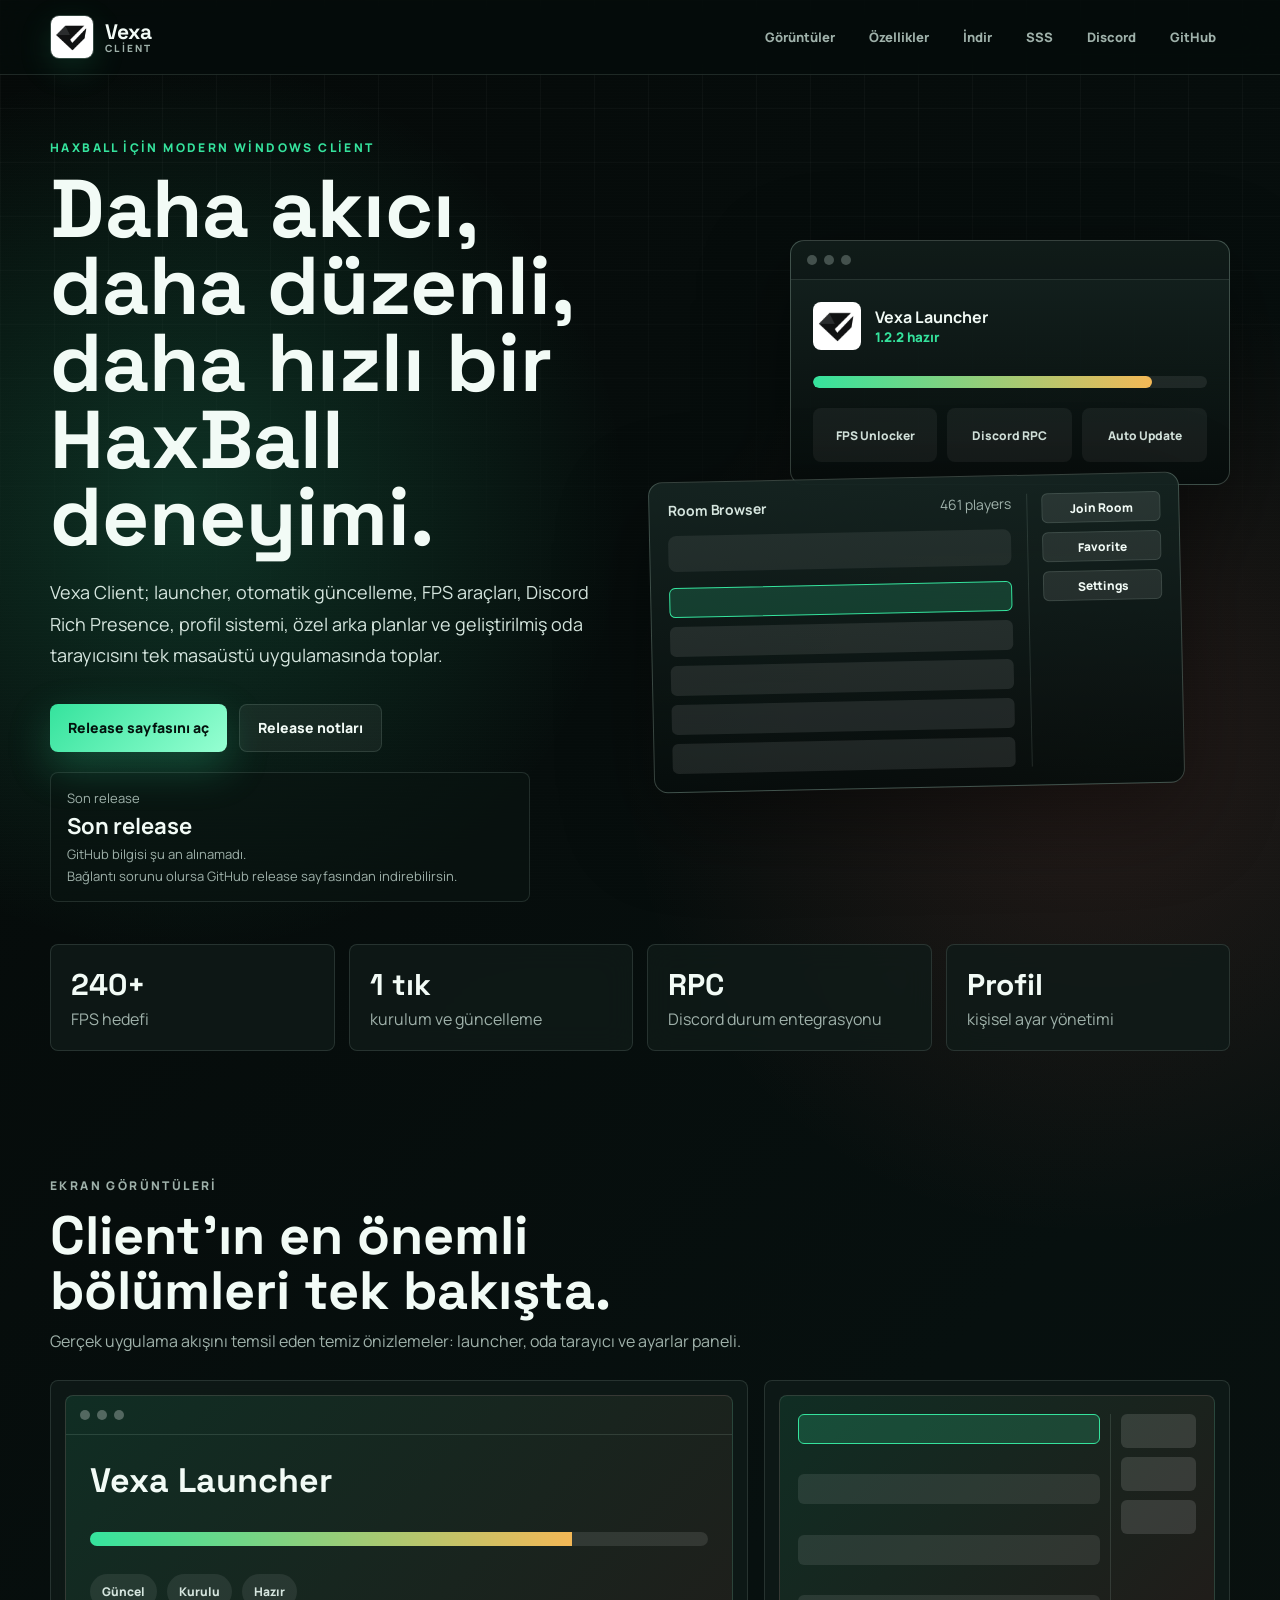
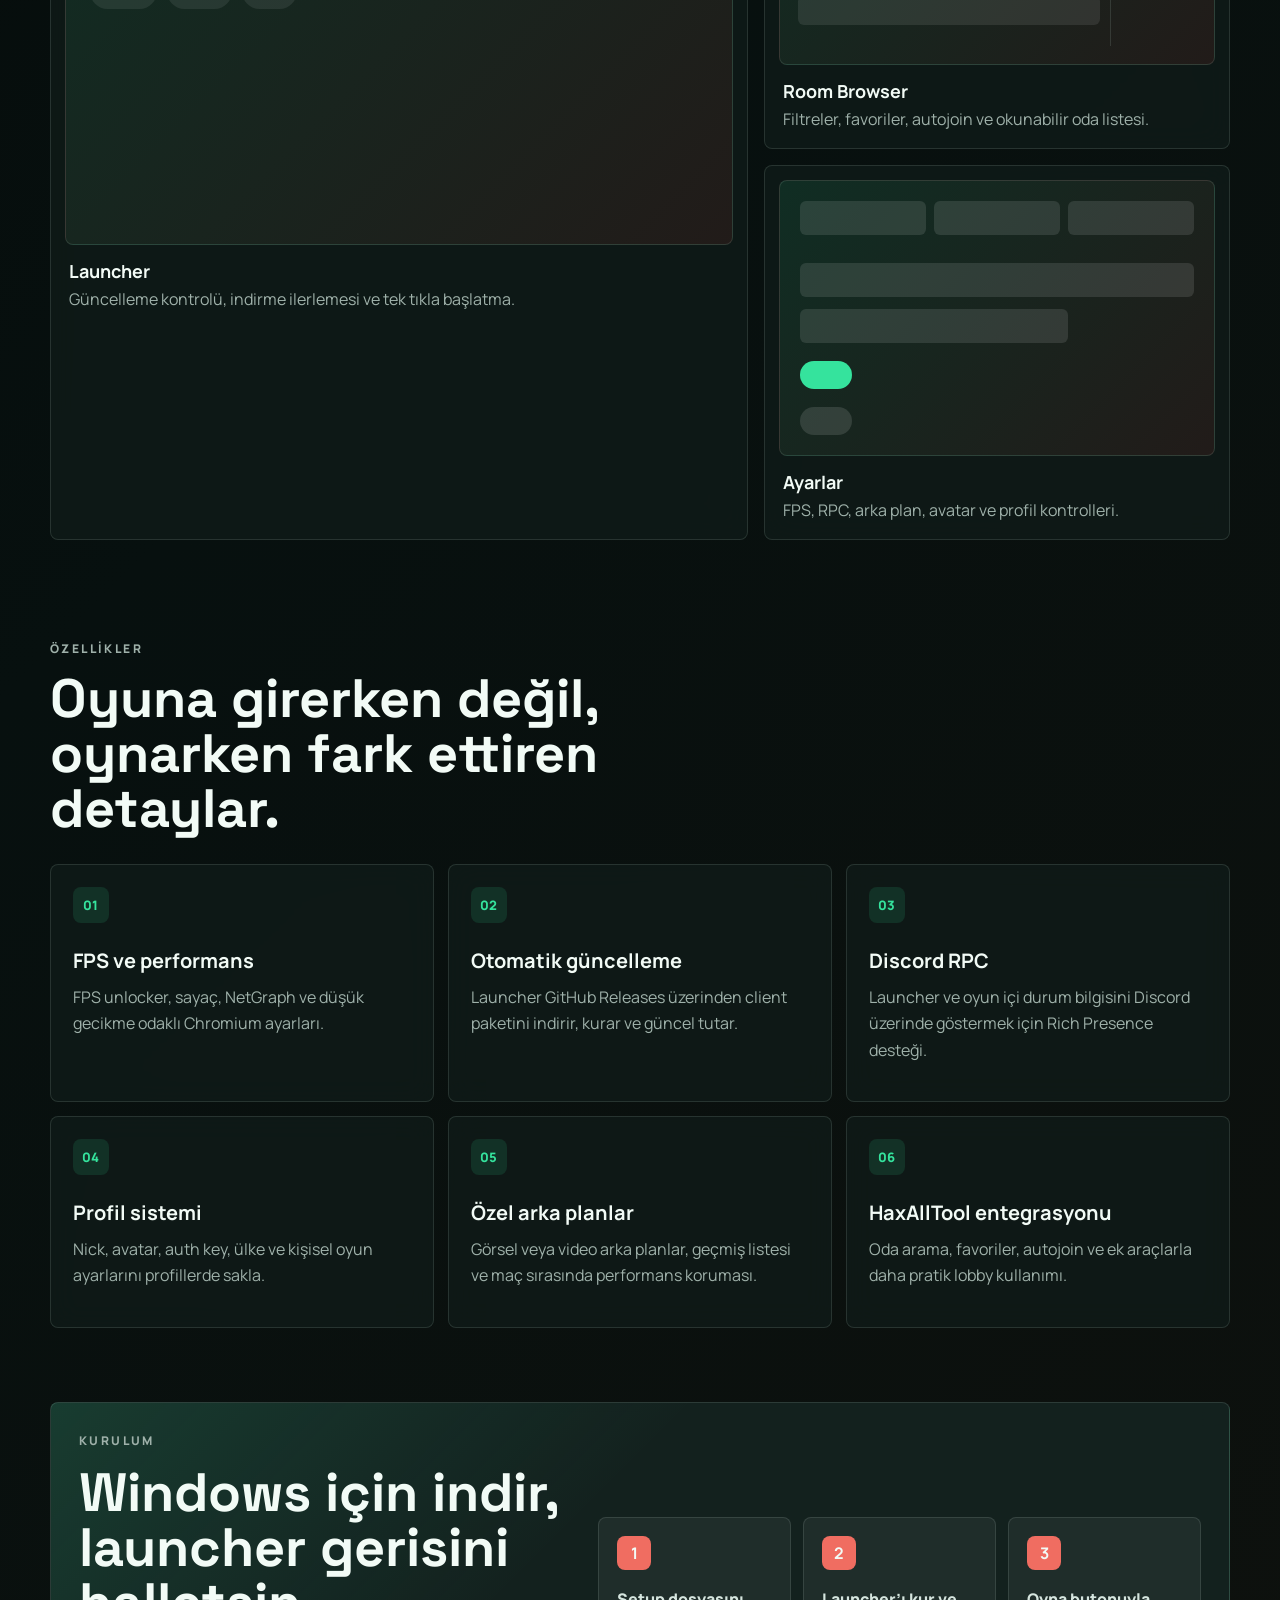
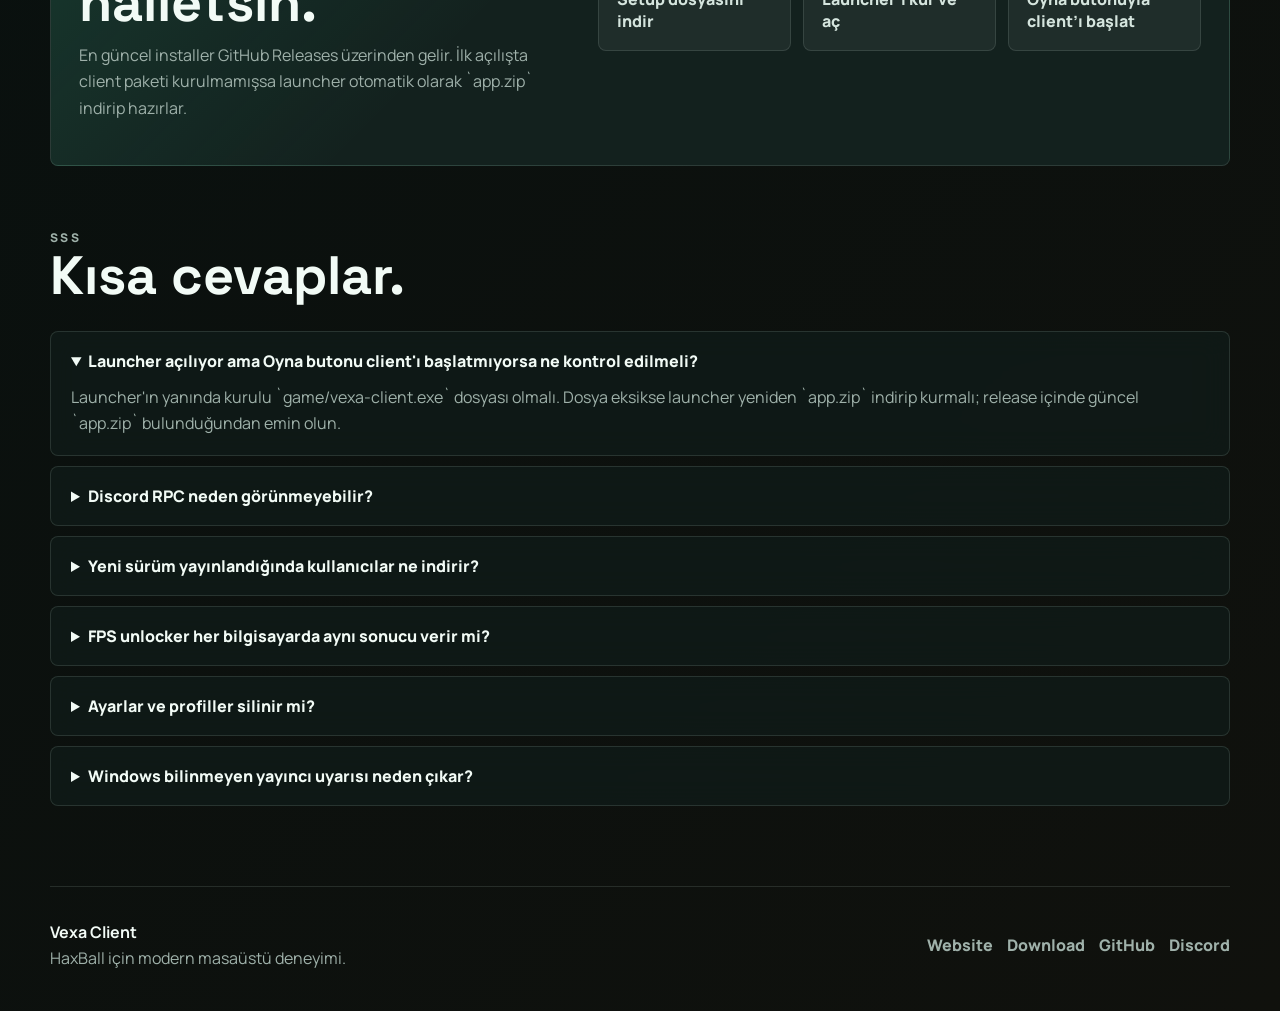
==== index.html @ d66ab132 "Improve website FAQ" ====
<!DOCTYPE html>
<html lang="tr">
<head>
    <meta charset="UTF-8">
    <meta name="viewport" content="width=device-width, initial-scale=1.0">
    <title>Vexa Client | HaxBall Client, Launcher ve FPS Unlocker</title>
    <meta name="description" content="Vexa Client; HaxBall için modern Windows launcher, FPS unlocker, Discord RPC, özel arayüz, profil sistemi ve otomatik güncelleme sunar.">
    <meta name="keywords" content="haxball client, haxball client indir, haxball fps unlocker, haxball launcher, vexa client, discord rpc haxball">
    <meta name="author" content="Vexa Client">
    <meta name="robots" content="index, follow, max-image-preview:large">
    <meta name="theme-color" content="#0c1614">
    <meta property="og:title" content="Vexa Client - HaxBall Client İndir">
    <meta property="og:description" content="HaxBall için profesyonel Windows launcher, FPS unlocker, Discord RPC ve otomatik güncelleme sistemi.">
    <meta property="og:type" content="website">
    <meta property="og:url" content="https://vexa-client.github.io/">
    <meta property="og:image" content="https://vexa-client.github.io/assets/logo.png">
    <meta name="twitter:card" content="summary_large_image">
    <meta name="twitter:title" content="Vexa Client - HaxBall Client">
    <meta name="twitter:description" content="HaxBall için modern Windows client ve launcher.">
    <meta name="twitter:image" content="https://vexa-client.github.io/assets/logo.png">
    <link rel="canonical" href="https://vexa-client.github.io/">
    <link rel="sitemap" type="application/xml" href="/sitemap.xml">
    <link rel="preconnect" href="https://fonts.googleapis.com">
    <link rel="preconnect" href="https://fonts.gstatic.com" crossorigin>
    <link href="https://fonts.googleapis.com/css2?family=Manrope:wght@500;600;700;800&family=Space+Grotesk:wght@600;700&display=swap" rel="stylesheet">
    <link rel="stylesheet" href="css/style.css">
    <link rel="icon" type="image/png" href="assets/logo.png">
    <script type="application/ld+json">
    {
        "@context": "https://schema.org",
        "@type": "SoftwareApplication",
        "name": "Vexa Client",
        "alternateName": "Vexa HaxBall Client",
        "applicationCategory": "GameApplication",
        "operatingSystem": "Windows",
        "url": "https://vexa-client.github.io/",
        "downloadUrl": "https://github.com/vexa-client/vexa/releases/latest",
        "softwareVersion": "1.2.2",
        "description": "HaxBall için Windows launcher, FPS unlocker, Discord RPC, özel arayüz ve otomatik güncelleme destekli masaüstü client.",
        "publisher": {
            "@type": "Organization",
            "name": "Vexa Client",
            "url": "https://vexa-client.github.io/"
        },
        "offers": {
            "@type": "Offer",
            "price": "0",
            "priceCurrency": "USD"
        }
    }
    </script>
</head>
<body>
    <div class="page-noise" aria-hidden="true"></div>

    <header class="site-header">
        <a class="brand" href="/" aria-label="Vexa Client ana sayfa">
            <img src="assets/logo.png" alt="Vexa Client logosu" class="brand-mark">
            <span class="brand-copy"><strong>Vexa</strong><small>Client</small></span>
        </a>

        <button class="nav-toggle" type="button" aria-label="Menüyü aç" aria-expanded="false">
            <span></span><span></span>
        </button>

        <nav class="header-links" aria-label="Ana bağlantılar">
            <div class="live-users-badge" id="liveUsersBadge" hidden>
                <span class="pulsing-dot"></span>
                <strong id="liveUsersCount">0</strong>
                <span>aktif</span>
            </div>
            <a href="#screenshots">Görüntüler</a>
            <a href="#features">Özellikler</a>
            <a href="#download">İndir</a>
            <a href="#faq">SSS</a>
            <a href="/discord">Discord</a>
            <a href="https://github.com/vexa-client/vexa" target="_blank" rel="noreferrer">GitHub</a>
        </nav>
    </header>

    <main>
        <section class="hero" id="top">
            <div class="hero-copy">
                <p class="eyebrow">HaxBall için modern Windows client</p>
                <h1>Daha akıcı, daha düzenli, daha hızlı bir HaxBall deneyimi.</h1>
                <p class="hero-text">
                    Vexa Client; launcher, otomatik güncelleme, FPS araçları, Discord Rich Presence,
                    profil sistemi, özel arka planlar ve geliştirilmiş oda tarayıcısını tek masaüstü uygulamasında toplar.
                </p>

                <div class="hero-actions" id="download">
                    <a id="downloadButton" class="btn-primary is-loading" href="https://github.com/vexa-client/vexa/releases/latest" target="_blank" rel="noreferrer">
                        Son sürümü indir
                    </a>
                    <a class="btn-secondary" href="https://github.com/vexa-client/vexa/releases/latest" target="_blank" rel="noreferrer">
                        Release notları
                    </a>
                </div>

                <div class="release-card">
                    <span>Son release</span>
                    <strong id="releaseVersion">v1.2.2</strong>
                    <p id="releaseDate">GitHub release bilgisi yükleniyor.</p>
                    <small id="downloadStatus">Setup dosyası otomatik seçilecek.</small>
                </div>
            </div>

            <div class="hero-visual" aria-label="Vexa Client arayüz önizlemesi">
                <div class="desktop-window launcher-window">
                    <div class="window-top"><span></span><span></span><span></span></div>
                    <div class="launcher-body">
                        <div class="launcher-status">
                            <img src="assets/logo.png" alt="" aria-hidden="true">
                            <div><strong>Vexa Launcher</strong><small>1.2.2 hazır</small></div>
                        </div>
                        <div class="progress-shell"><span style="width: 86%"></span></div>
                        <div class="launcher-grid">
                            <span>FPS Unlocker</span><span>Discord RPC</span><span>Auto Update</span>
                        </div>
                    </div>
                </div>

                <div class="desktop-window room-window">
                    <div class="client-bar">
                        <strong>Room Browser</strong>
                        <span>461 players</span>
                    </div>
                    <div class="room-search"></div>
                    <div class="room-list">
                        <span class="active"></span><span></span><span></span><span></span><span></span>
                    </div>
                    <aside>
                        <button>Join Room</button>
                        <button>Favorite</button>
                        <button>Settings</button>
                    </aside>
                </div>
            </div>
        </section>

        <section class="metrics" aria-label="Vexa öne çıkanlar">
            <article><strong>240+</strong><span>FPS hedefi</span></article>
            <article><strong>1 tık</strong><span>kurulum ve güncelleme</span></article>
            <article><strong>RPC</strong><span>Discord durum entegrasyonu</span></article>
            <article><strong>Profil</strong><span>kişisel ayar yönetimi</span></article>
        </section>

        <section class="section screenshots" id="screenshots">
            <div class="section-heading">
                <p class="eyebrow">Ekran görüntüleri</p>
                <h2>Client’ın en önemli bölümleri tek bakışta.</h2>
                <p>Gerçek uygulama akışını temsil eden temiz önizlemeler: launcher, oda tarayıcı ve ayarlar paneli.</p>
            </div>

            <div class="screenshot-grid">
                <figure class="shot-card shot-wide" data-anime>
                    <div class="shot-frame launcher-shot">
                        <div class="shot-header"><span></span><span></span><span></span></div>
                        <div class="shot-content">
                            <div class="shot-title">Vexa Launcher</div>
                            <div class="shot-meter"><i></i></div>
                            <div class="shot-pills"><span>Güncel</span><span>Kurulu</span><span>Hazır</span></div>
                        </div>
                    </div>
                    <figcaption><strong>Launcher</strong><span>Güncelleme kontrolü, indirme ilerlemesi ve tek tıkla başlatma.</span></figcaption>
                </figure>

                <figure class="shot-card" data-anime>
                    <div class="shot-frame browser-shot">
                        <div class="browser-row selected"></div>
                        <div class="browser-row"></div>
                        <div class="browser-row"></div>
                        <div class="browser-row"></div>
                        <div class="browser-side"><span></span><span></span><span></span></div>
                    </div>
                    <figcaption><strong>Room Browser</strong><span>Filtreler, favoriler, autojoin ve okunabilir oda listesi.</span></figcaption>
                </figure>

                <figure class="shot-card" data-anime>
                    <div class="shot-frame settings-shot">
                        <div class="settings-tabs"><span></span><span></span><span></span></div>
                        <div class="settings-line"></div>
                        <div class="settings-line short"></div>
                        <div class="settings-toggle on"></div>
                        <div class="settings-toggle"></div>
                    </div>
                    <figcaption><strong>Ayarlar</strong><span>FPS, RPC, arka plan, avatar ve profil kontrolleri.</span></figcaption>
                </figure>
            </div>
        </section>

        <section class="section feature-section" id="features">
            <div class="section-heading">
                <p class="eyebrow">Özellikler</p>
                <h2>Oyuna girerken değil, oynarken fark ettiren detaylar.</h2>
            </div>

            <div class="feature-grid">
                <article data-anime><span>01</span><h3>FPS ve performans</h3><p>FPS unlocker, sayaç, NetGraph ve düşük gecikme odaklı Chromium ayarları.</p></article>
                <article data-anime><span>02</span><h3>Otomatik güncelleme</h3><p>Launcher GitHub Releases üzerinden client paketini indirir, kurar ve güncel tutar.</p></article>
                <article data-anime><span>03</span><h3>Discord RPC</h3><p>Launcher ve oyun içi durum bilgisini Discord üzerinde göstermek için Rich Presence desteği.</p></article>
                <article data-anime><span>04</span><h3>Profil sistemi</h3><p>Nick, avatar, auth key, ülke ve kişisel oyun ayarlarını profillerde sakla.</p></article>
                <article data-anime><span>05</span><h3>Özel arka planlar</h3><p>Görsel veya video arka planlar, geçmiş listesi ve maç sırasında performans koruması.</p></article>
                <article data-anime><span>06</span><h3>HaxAllTool entegrasyonu</h3><p>Oda arama, favoriler, autojoin ve ek araçlarla daha pratik lobby kullanımı.</p></article>
            </div>
        </section>

        <section class="section download-panel">
            <div>
                <p class="eyebrow">Kurulum</p>
                <h2>Windows için indir, launcher gerisini halletsin.</h2>
                <p>En güncel installer GitHub Releases üzerinden gelir. İlk açılışta client paketi kurulmamışsa launcher otomatik olarak `app.zip` indirip hazırlar.</p>
            </div>
            <div class="install-steps">
                <article><strong>1</strong><span>Setup dosyasını indir</span></article>
                <article><strong>2</strong><span>Launcher’ı kur ve aç</span></article>
                <article><strong>3</strong><span>Oyna butonuyla client’ı başlat</span></article>
            </div>
        </section>

        <section class="section faq" id="faq">
            <div class="section-heading">
                <p class="eyebrow">SSS</p>
                <h2>Kısa cevaplar.</h2>
            </div>
            <div class="faq-list">
                <details open><summary>Launcher açılıyor ama Oyna butonu client'ı başlatmıyorsa ne kontrol edilmeli?</summary><p>Launcher'ın yanında kurulu `game/vexa-client.exe` dosyası olmalı. Dosya eksikse launcher yeniden `app.zip` indirip kurmalı; release içinde güncel `app.zip` bulunduğundan emin olun.</p></details>
                <details><summary>Discord RPC neden görünmeyebilir?</summary><p>Discord masaüstü uygulaması açık olmalı, Vexa ayarlarında RPC kapalı olmamalı ve release build'i `DISCORD_CLIENT_ID` secret'ı ile alınmış olmalı. Secret eksikse client çalışır ama RPC aktifleşmez.</p></details>
                <details><summary>Yeni sürüm yayınlandığında kullanıcılar ne indirir?</summary><p>Kullanıcı normalde sadece launcher installer'ı indirir. Launcher, yayınlanan `versions.json` ve GitHub Release asset'lerini kontrol ederek client paketini otomatik günceller.</p></details>
                <details><summary>FPS unlocker her bilgisayarda aynı sonucu verir mi?</summary><p>Hayır. Sonuç monitör Hz değeri, ekran kartı, Chromium ayarları ve oyun içi yük durumuna göre değişir. Vexa hedef FPS'i yükseltir ama donanım sınırını aşamaz.</p></details>
                <details><summary>Ayarlar ve profiller silinir mi?</summary><p>Normal güncellemede kullanıcı ayarları korunur. FPS, RPC, profil, avatar ve arka plan tercihleri Electron userData klasöründeki yerel config dosyasında tutulur.</p></details>
                <details><summary>Windows bilinmeyen yayıncı uyarısı neden çıkar?</summary><p>Installer resmi kod imzalama sertifikasıyla imzalanmadığında Windows bu uyarıyı gösterebilir. Güvenli indirme için yalnızca bu siteyi veya GitHub Releases sayfasını kullanın.</p></details>
            </div>
        </section>
    </main>

    <footer class="site-footer">
        <div><strong>Vexa Client</strong><span>HaxBall için modern masaüstü deneyimi.</span></div>
        <nav aria-label="Alt bağlantılar">
            <a href="https://vexa-client.github.io/">Website</a>
            <a href="https://github.com/vexa-client/vexa/releases/latest" target="_blank" rel="noreferrer">Download</a>
            <a href="https://github.com/vexa-client/vexa" target="_blank" rel="noreferrer">GitHub</a>
            <a href="/discord">Discord</a>
        </nav>
    </footer>

    <script src="js/app.js"></script>
    <script src="js/live-stats.js"></script>
</body>
</html>
---- css/style.css ----
﻿:root {
    --bg: #07100f;
    --bg-2: #0c1715;
    --panel: rgba(16, 27, 25, 0.78);
    --panel-strong: rgba(21, 35, 32, 0.94);
    --line: rgba(222, 255, 238, 0.12);
    --line-strong: rgba(222, 255, 238, 0.22);
    --text: #f2fbf6;
    --muted: #9fb1aa;
    --soft: #d5e5de;
    --green: #35e39d;
    --green-dark: #0f9c72;
    --amber: #f3b856;
    --coral: #f06d61;
    --blue: #7aa7ff;
    --shadow: 0 28px 90px rgba(0, 0, 0, 0.45);
    --radius: 8px;
}

* { box-sizing: border-box; }

html { scroll-behavior: smooth; }

body {
    margin: 0;
    min-height: 100vh;
    color: var(--text);
    background:
        radial-gradient(circle at 14% 12%, rgba(53, 227, 157, 0.18), transparent 28rem),
        radial-gradient(circle at 86% 18%, rgba(240, 109, 97, 0.13), transparent 30rem),
        linear-gradient(135deg, #050908 0%, var(--bg) 42%, #10110d 100%);
    font-family: "Manrope", system-ui, -apple-system, BlinkMacSystemFont, "Segoe UI", sans-serif;
    overflow-x: hidden;
}

body::before {
    content: "";
    position: fixed;
    inset: 0;
    z-index: -2;
    background-image:
        linear-gradient(rgba(255,255,255,0.035) 1px, transparent 1px),
        linear-gradient(90deg, rgba(255,255,255,0.035) 1px, transparent 1px);
    background-size: 54px 54px;
    mask-image: linear-gradient(to bottom, #000 0%, transparent 78%);
}

.page-noise {
    position: fixed;
    inset: 0;
    z-index: -1;
    pointer-events: none;
    opacity: 0.18;
    background-image: repeating-linear-gradient(0deg, rgba(255,255,255,0.08) 0 1px, transparent 1px 3px);
    mix-blend-mode: overlay;
}

a { color: inherit; }

.site-header {
    position: sticky;
    top: 0;
    z-index: 20;
    display: flex;
    align-items: center;
    justify-content: space-between;
    gap: 24px;
    padding: 16px clamp(18px, 4vw, 56px);
    background: rgba(5, 12, 11, 0.78);
    border-bottom: 1px solid var(--line);
    backdrop-filter: blur(18px);
}

.brand {
    display: inline-flex;
    align-items: center;
    gap: 12px;
    text-decoration: none;
    min-width: max-content;
}

.brand-mark {
    width: 42px;
    height: 42px;
    border-radius: var(--radius);
    object-fit: cover;
    box-shadow: 0 0 0 1px var(--line-strong), 0 10px 34px rgba(53, 227, 157, 0.16);
}

.brand-copy {
    display: grid;
    gap: 1px;
    line-height: 1;
}

.brand-copy strong {
    font-family: "Space Grotesk", sans-serif;
    font-size: 21px;
    letter-spacing: 0;
}

.brand-copy small {
    color: var(--muted);
    font-size: 10px;
    font-weight: 800;
    letter-spacing: 2.2px;
    text-transform: uppercase;
}

.nav-toggle { display: none; }

.header-links {
    display: flex;
    align-items: center;
    gap: 8px;
}

.header-links a,
.live-users-badge {
    display: inline-flex;
    align-items: center;
    min-height: 38px;
    padding: 0 12px;
    border: 1px solid transparent;
    border-radius: var(--radius);
    color: var(--muted);
    font-size: 13px;
    font-weight: 800;
    text-decoration: none;
    white-space: nowrap;
}

.header-links a:hover {
    color: var(--text);
    background: rgba(255, 255, 255, 0.055);
    border-color: var(--line);
}

.live-users-badge {
    gap: 7px;
    color: var(--green);
    background: rgba(53, 227, 157, 0.09);
    border-color: rgba(53, 227, 157, 0.22);
}

.live-users-badge[hidden] { display: none; }

.pulsing-dot {
    width: 8px;
    height: 8px;
    border-radius: 999px;
    background: var(--green);
    box-shadow: 0 0 0 0 rgba(53, 227, 157, 0.55);
    animation: pulse 1.8s infinite;
}

@keyframes pulse {
    70% { box-shadow: 0 0 0 9px rgba(53, 227, 157, 0); }
    100% { box-shadow: 0 0 0 0 rgba(53, 227, 157, 0); }
}

main,
.site-footer {
    width: min(1180px, calc(100% - 36px));
    margin: 0 auto;
}

.hero {
    display: grid;
    grid-template-columns: minmax(0, 0.98fr) minmax(420px, 1.02fr);
    gap: 44px;
    align-items: center;
    min-height: calc(100vh - 76px);
    padding: 64px 0 42px;
}

.eyebrow {
    margin: 0 0 14px;
    color: var(--green);
    font-size: 12px;
    font-weight: 900;
    letter-spacing: 2.4px;
    text-transform: uppercase;
}

h1,
h2,
h3,
p { margin-top: 0; }

h1,
h2,
.shot-title {
    font-family: "Space Grotesk", sans-serif;
    letter-spacing: 0;
}

h1 {
    max-width: 720px;
    margin-bottom: 22px;
    font-size: clamp(44px, 6.4vw, 82px);
    line-height: 0.94;
}

.hero-text {
    max-width: 650px;
    color: var(--soft);
    font-size: 18px;
    line-height: 1.75;
}

.hero-actions {
    display: flex;
    flex-wrap: wrap;
    gap: 12px;
    margin-top: 32px;
}

.btn-primary,
.btn-secondary {
    display: inline-flex;
    align-items: center;
    justify-content: center;
    min-height: 48px;
    padding: 0 18px;
    border-radius: var(--radius);
    font-size: 14px;
    font-weight: 900;
    text-decoration: none;
    transition: transform 160ms ease, border-color 160ms ease, background 160ms ease;
}

.btn-primary {
    color: #03120d;
    background: linear-gradient(135deg, var(--green), #96ffd2);
    box-shadow: 0 16px 42px rgba(53, 227, 157, 0.25);
}

.btn-secondary {
    color: var(--text);
    background: rgba(255, 255, 255, 0.055);
    border: 1px solid var(--line);
}

.btn-primary:hover,
.btn-secondary:hover { transform: translateY(-2px); }

.btn-primary.is-loading {
    opacity: 0.72;
    pointer-events: none;
}

.release-card {
    display: grid;
    gap: 4px;
    width: min(480px, 100%);
    margin-top: 20px;
    padding: 16px;
    border: 1px solid var(--line);
    border-radius: var(--radius);
    background: rgba(10, 20, 18, 0.66);
}

.release-card span,
.release-card small,
.release-card p {
    color: var(--muted);
    font-size: 13px;
}

.release-card strong {
    font-size: 22px;
}

.release-card p { margin-bottom: 0; }

.hero-visual {
    position: relative;
    min-height: 560px;
}

.desktop-window {
    border: 1px solid var(--line-strong);
    border-radius: 14px;
    background: linear-gradient(180deg, rgba(21, 36, 33, 0.96), rgba(7, 13, 12, 0.92));
    box-shadow: var(--shadow);
    overflow: hidden;
}

.launcher-window {
    width: 76%;
    margin-left: auto;
}

.window-top {
    display: flex;
    gap: 7px;
    padding: 14px 16px;
    border-bottom: 1px solid var(--line);
    background: rgba(0,0,0,0.22);
}

.window-top span {
    width: 10px;
    height: 10px;
    border-radius: 50%;
    background: #44514d;
}

.launcher-body { padding: 22px; }

.launcher-status {
    display: flex;
    align-items: center;
    gap: 14px;
    margin-bottom: 26px;
}

.launcher-status img {
    width: 48px;
    height: 48px;
    border-radius: var(--radius);
}

.launcher-status strong,
.launcher-status small { display: block; }
.launcher-status small { color: var(--green); font-weight: 800; }

.progress-shell {
    height: 12px;
    overflow: hidden;
    border-radius: 999px;
    background: rgba(255,255,255,0.08);
}

.progress-shell span {
    display: block;
    height: 100%;
    border-radius: inherit;
    background: linear-gradient(90deg, var(--green), var(--amber));
}

.launcher-grid {
    display: grid;
    grid-template-columns: repeat(3, 1fr);
    gap: 10px;
    margin-top: 20px;
}

.launcher-grid span {
    min-height: 54px;
    display: grid;
    place-items: center;
    padding: 10px;
    border-radius: var(--radius);
    background: rgba(255,255,255,0.055);
    color: var(--soft);
    font-size: 12px;
    font-weight: 800;
    text-align: center;
}

.room-window {
    position: absolute;
    left: 0;
    right: 48px;
    bottom: 12px;
    display: grid;
    grid-template-columns: 1fr 134px;
    gap: 16px;
    padding: 18px;
    transform: rotate(-1.2deg);
}

.client-bar,
.room-search,
.room-list { grid-column: 1; }

.client-bar {
    display: flex;
    justify-content: space-between;
    gap: 12px;
    color: var(--soft);
    font-size: 14px;
}

.client-bar span { color: var(--muted); }

.room-search {
    height: 36px;
    border-radius: var(--radius);
    background: rgba(255,255,255,0.07);
}

.room-list {
    display: grid;
    gap: 9px;
}

.room-list span,
.room-window aside button {
    height: 30px;
    border-radius: 6px;
    background: rgba(255,255,255,0.09);
}

.room-list span.active {
    border: 1px solid var(--green);
    background: rgba(53, 227, 157, 0.18);
}

.room-window aside {
    grid-column: 2;
    grid-row: 1 / span 3;
    display: grid;
    align-content: start;
    gap: 9px;
    padding-left: 14px;
    border-left: 1px solid var(--line);
}

.room-window aside button {
    border: 1px solid var(--line);
    color: var(--text);
    font: inherit;
    font-size: 12px;
    font-weight: 900;
}

.metrics {
    display: grid;
    grid-template-columns: repeat(4, 1fr);
    gap: 14px;
    margin-bottom: 76px;
}

.metrics article,
.feature-grid article,
.shot-card,
.download-panel,
.faq details {
    border: 1px solid var(--line);
    border-radius: var(--radius);
    background: var(--panel);
    backdrop-filter: blur(14px);
}

.metrics article {
    padding: 20px;
}

.metrics strong {
    display: block;
    margin-bottom: 4px;
    font-family: "Space Grotesk", sans-serif;
    font-size: 30px;
}

.metrics span,
.section-heading p,
.feature-grid p,
.shot-card figcaption span,
.download-panel p,
.faq p,
.site-footer span { color: var(--muted); }

.section { padding: 50px 0; }

.section-heading {
    max-width: 720px;
    margin-bottom: 28px;
}

h2 {
    margin-bottom: 12px;
    font-size: clamp(32px, 4.4vw, 54px);
    line-height: 1.02;
}

.screenshot-grid {
    display: grid;
    grid-template-columns: 1.2fr 0.8fr;
    gap: 16px;
}

.shot-card {
    overflow: hidden;
    margin: 0;
}

.shot-wide { grid-row: span 2; }

.shot-frame {
    min-height: 270px;
    margin: 14px;
    border: 1px solid var(--line);
    border-radius: var(--radius);
    background: linear-gradient(135deg, rgba(53, 227, 157, 0.13), rgba(240, 109, 97, 0.10)), #0a1211;
    overflow: hidden;
}

.shot-wide .shot-frame { min-height: 450px; }

.shot-header {
    display: flex;
    gap: 7px;
    padding: 14px;
    border-bottom: 1px solid var(--line);
}

.shot-header span {
    width: 10px;
    height: 10px;
    border-radius: 50%;
    background: rgba(255,255,255,0.28);
}

.shot-content { padding: 24px; }

.shot-title {
    margin-bottom: 30px;
    font-size: 34px;
    font-weight: 700;
}

.shot-meter {
    height: 14px;
    overflow: hidden;
    border-radius: 999px;
    background: rgba(255,255,255,0.1);
}

.shot-meter i {
    display: block;
    width: 78%;
    height: 100%;
    background: linear-gradient(90deg, var(--green), var(--amber));
}

.shot-pills {
    display: flex;
    flex-wrap: wrap;
    gap: 10px;
    margin-top: 28px;
}

.shot-pills span {
    padding: 9px 12px;
    border-radius: 999px;
    background: rgba(255,255,255,0.08);
    color: var(--soft);
    font-size: 12px;
    font-weight: 900;
}

.browser-shot {
    display: grid;
    grid-template-columns: 1fr 86px;
    gap: 10px;
    padding: 18px;
}

.browser-row {
    height: 30px;
    border-radius: 6px;
    background: rgba(255,255,255,0.09);
}

.browser-row.selected {
    border: 1px solid var(--green);
    background: rgba(53, 227, 157, 0.18);
}

.browser-side {
    grid-column: 2;
    grid-row: 1 / span 4;
    display: grid;
    align-content: start;
    gap: 9px;
    padding-left: 10px;
    border-left: 1px solid var(--line);
}

.browser-side span {
    height: 34px;
    border-radius: 6px;
    background: rgba(255,255,255,0.12);
}

.settings-shot { padding: 20px; }

.settings-tabs {
    display: grid;
    grid-template-columns: repeat(3, 1fr);
    gap: 8px;
    margin-bottom: 28px;
}

.settings-tabs span,
.settings-line {
    height: 34px;
    border-radius: 6px;
    background: rgba(255,255,255,0.11);
}

.settings-line { margin-bottom: 12px; }
.settings-line.short { width: 68%; }

.settings-toggle {
    width: 52px;
    height: 28px;
    margin-top: 18px;
    border-radius: 999px;
    background: rgba(255,255,255,0.12);
}

.settings-toggle.on { background: var(--green); }

.shot-card figcaption {
    display: grid;
    gap: 5px;
    padding: 0 18px 18px;
}

.shot-card figcaption strong { font-size: 18px; }

.feature-grid {
    display: grid;
    grid-template-columns: repeat(3, 1fr);
    gap: 14px;
}

.feature-grid article {
    min-height: 210px;
    padding: 22px;
}

.feature-grid article span {
    display: inline-grid;
    place-items: center;
    width: 36px;
    height: 36px;
    margin-bottom: 24px;
    border-radius: var(--radius);
    background: rgba(53, 227, 157, 0.12);
    color: var(--green);
    font-size: 13px;
    font-weight: 900;
}

.feature-grid h3 {
    margin-bottom: 10px;
    font-size: 20px;
}

.feature-grid p,
.download-panel p,
.faq p { line-height: 1.65; }

.download-panel {
    display: grid;
    grid-template-columns: 0.9fr 1.1fr;
    gap: 26px;
    align-items: center;
    margin-top: 24px;
    padding: 28px;
    background:
        linear-gradient(135deg, rgba(53, 227, 157, 0.14), transparent 42%),
        var(--panel-strong);
}

.install-steps {
    display: grid;
    grid-template-columns: repeat(3, 1fr);
    gap: 12px;
}

.install-steps article {
    min-height: 130px;
    padding: 18px;
    border: 1px solid var(--line);
    border-radius: var(--radius);
    background: rgba(255,255,255,0.055);
}

.install-steps strong {
    display: grid;
    place-items: center;
    width: 34px;
    height: 34px;
    margin-bottom: 18px;
    border-radius: var(--radius);
    background: var(--coral);
}

.install-steps span { color: var(--soft); font-weight: 800; }

.faq-list {
    display: grid;
    gap: 10px;
}

.faq details {
    padding: 18px 20px;
}

.faq summary {
    cursor: pointer;
    font-weight: 900;
}

.faq p {
    margin: 12px 0 0;
}

.site-footer {
    display: flex;
    justify-content: space-between;
    gap: 24px;
    padding: 34px 0 42px;
    margin-top: 30px;
    border-top: 1px solid var(--line);
}

.site-footer div {
    display: grid;
    gap: 4px;
}

.site-footer nav {
    display: flex;
    flex-wrap: wrap;
    gap: 14px;
    align-items: center;
}

.site-footer a {
    color: var(--muted);
    font-weight: 800;
    text-decoration: none;
}

.site-footer a:hover { color: var(--text); }

[data-anime] {
    opacity: 0;
    transform: translateY(18px);
    transition: opacity 560ms ease, transform 560ms ease;
}

[data-anime].is-visible {
    opacity: 1;
    transform: translateY(0);
}

@media (max-width: 980px) {
    .site-header { align-items: center; }

    .nav-toggle {
        display: inline-grid;
        place-items: center;
        gap: 5px;
        width: 42px;
        height: 42px;
        border: 1px solid var(--line);
        border-radius: var(--radius);
        background: rgba(255,255,255,0.055);
    }

    .nav-toggle span {
        width: 18px;
        height: 2px;
        background: var(--text);
    }

    .header-links {
        position: absolute;
        left: 18px;
        right: 18px;
        top: calc(100% + 10px);
        display: none;
        flex-direction: column;
        align-items: stretch;
        padding: 12px;
        border: 1px solid var(--line);
        border-radius: var(--radius);
        background: rgba(5, 12, 11, 0.96);
    }

    .site-header.is-open .header-links { display: flex; }

    .hero,
    .metrics,
    .screenshot-grid,
    .feature-grid,
    .download-panel,
    .install-steps {
        grid-template-columns: 1fr;
    }

    .hero {
        min-height: auto;
        padding-top: 42px;
    }

    .hero-visual {
        min-height: 520px;
        order: -1;
    }

    .launcher-window { width: 92%; }
    .room-window { right: 0; }
    .shot-wide { grid-row: auto; }
}

@media (max-width: 620px) {
    main,
    .site-footer { width: min(100% - 24px, 1180px); }

    h1 { font-size: 42px; }
    h2 { font-size: 34px; }

    .hero-actions,
    .site-footer { flex-direction: column; }

    .btn-primary,
    .btn-secondary { width: 100%; }

    .hero-visual { min-height: 430px; }

    .launcher-window {
        width: 100%;
        margin: 0;
    }

    .room-window {
        position: relative;
        right: auto;
        bottom: auto;
        margin-top: 14px;
        grid-template-columns: 1fr;
        transform: none;
    }

    .room-window aside {
        grid-column: 1;
        grid-row: auto;
        grid-template-columns: repeat(3, 1fr);
        padding-left: 0;
        border-left: 0;
    }

    .launcher-grid,
    .preview-panel { grid-template-columns: 1fr; }

    .shot-wide .shot-frame,
    .shot-frame { min-height: 260px; }
}
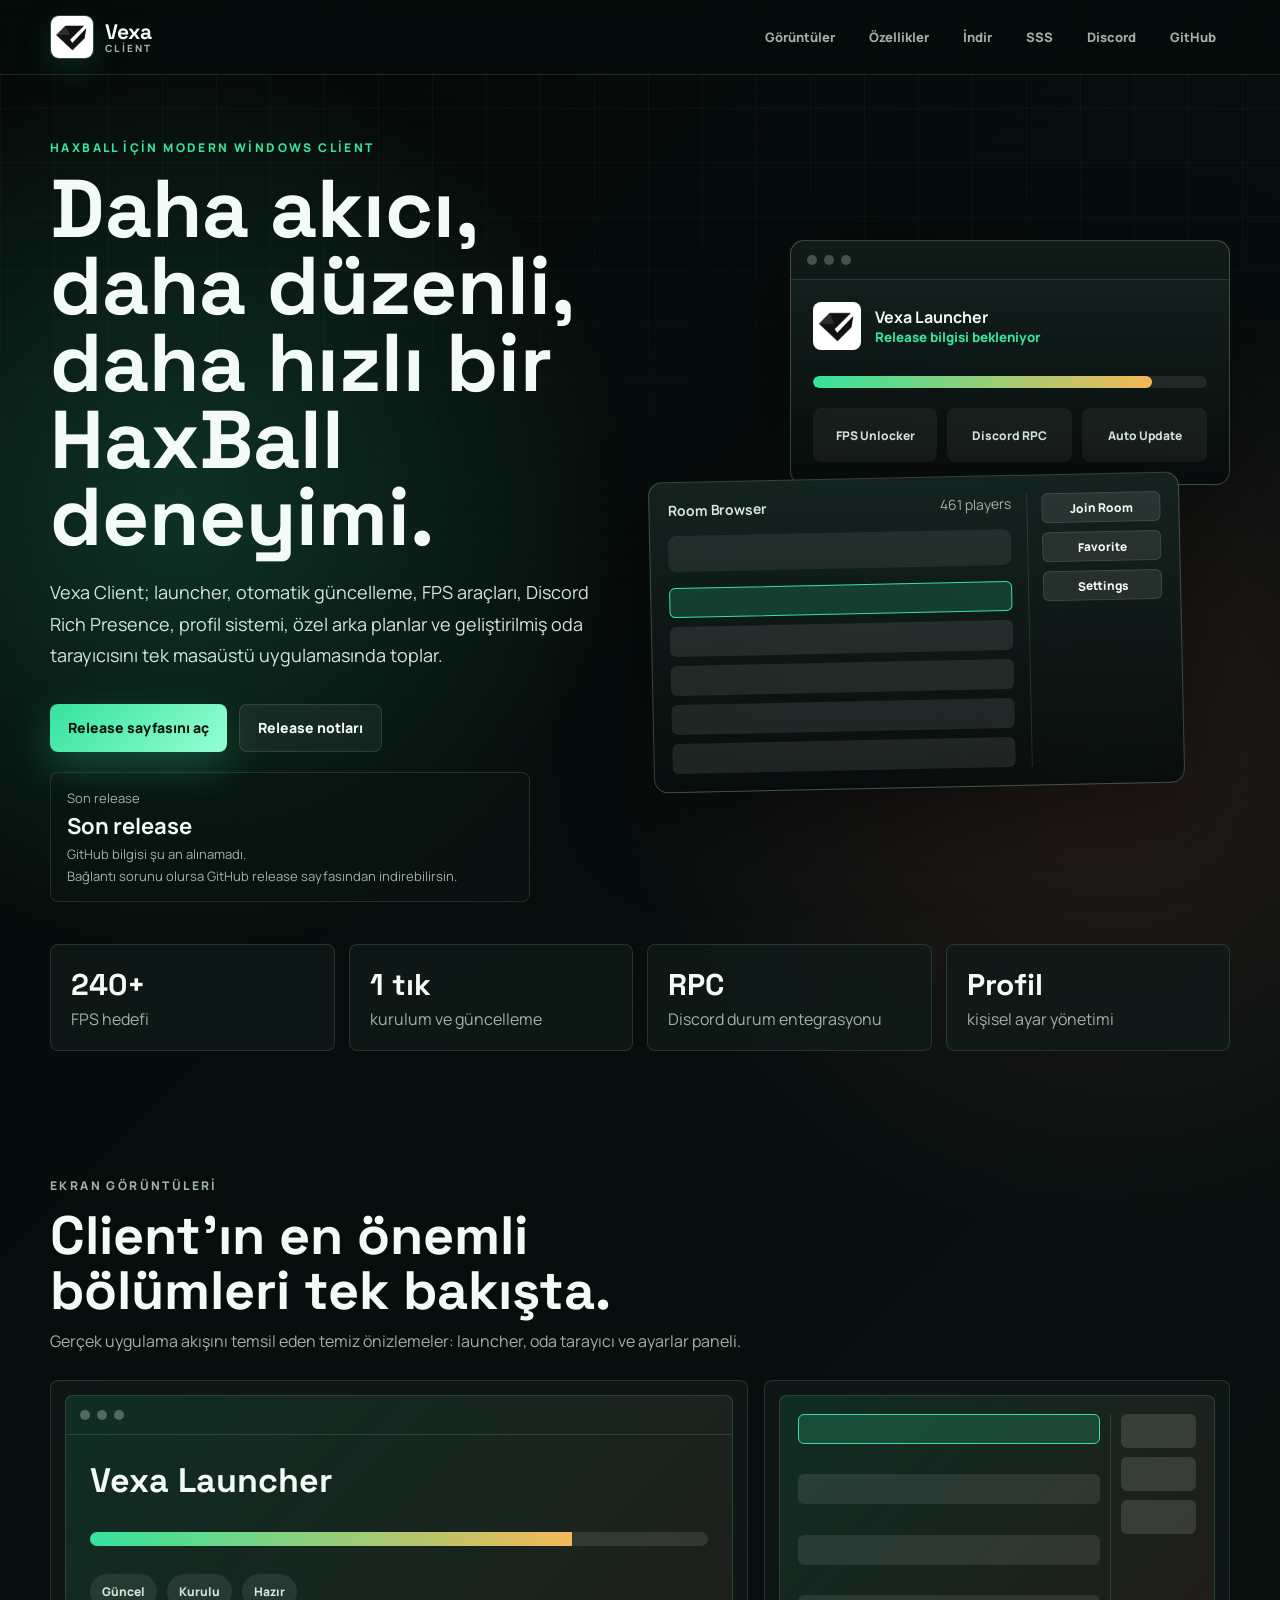
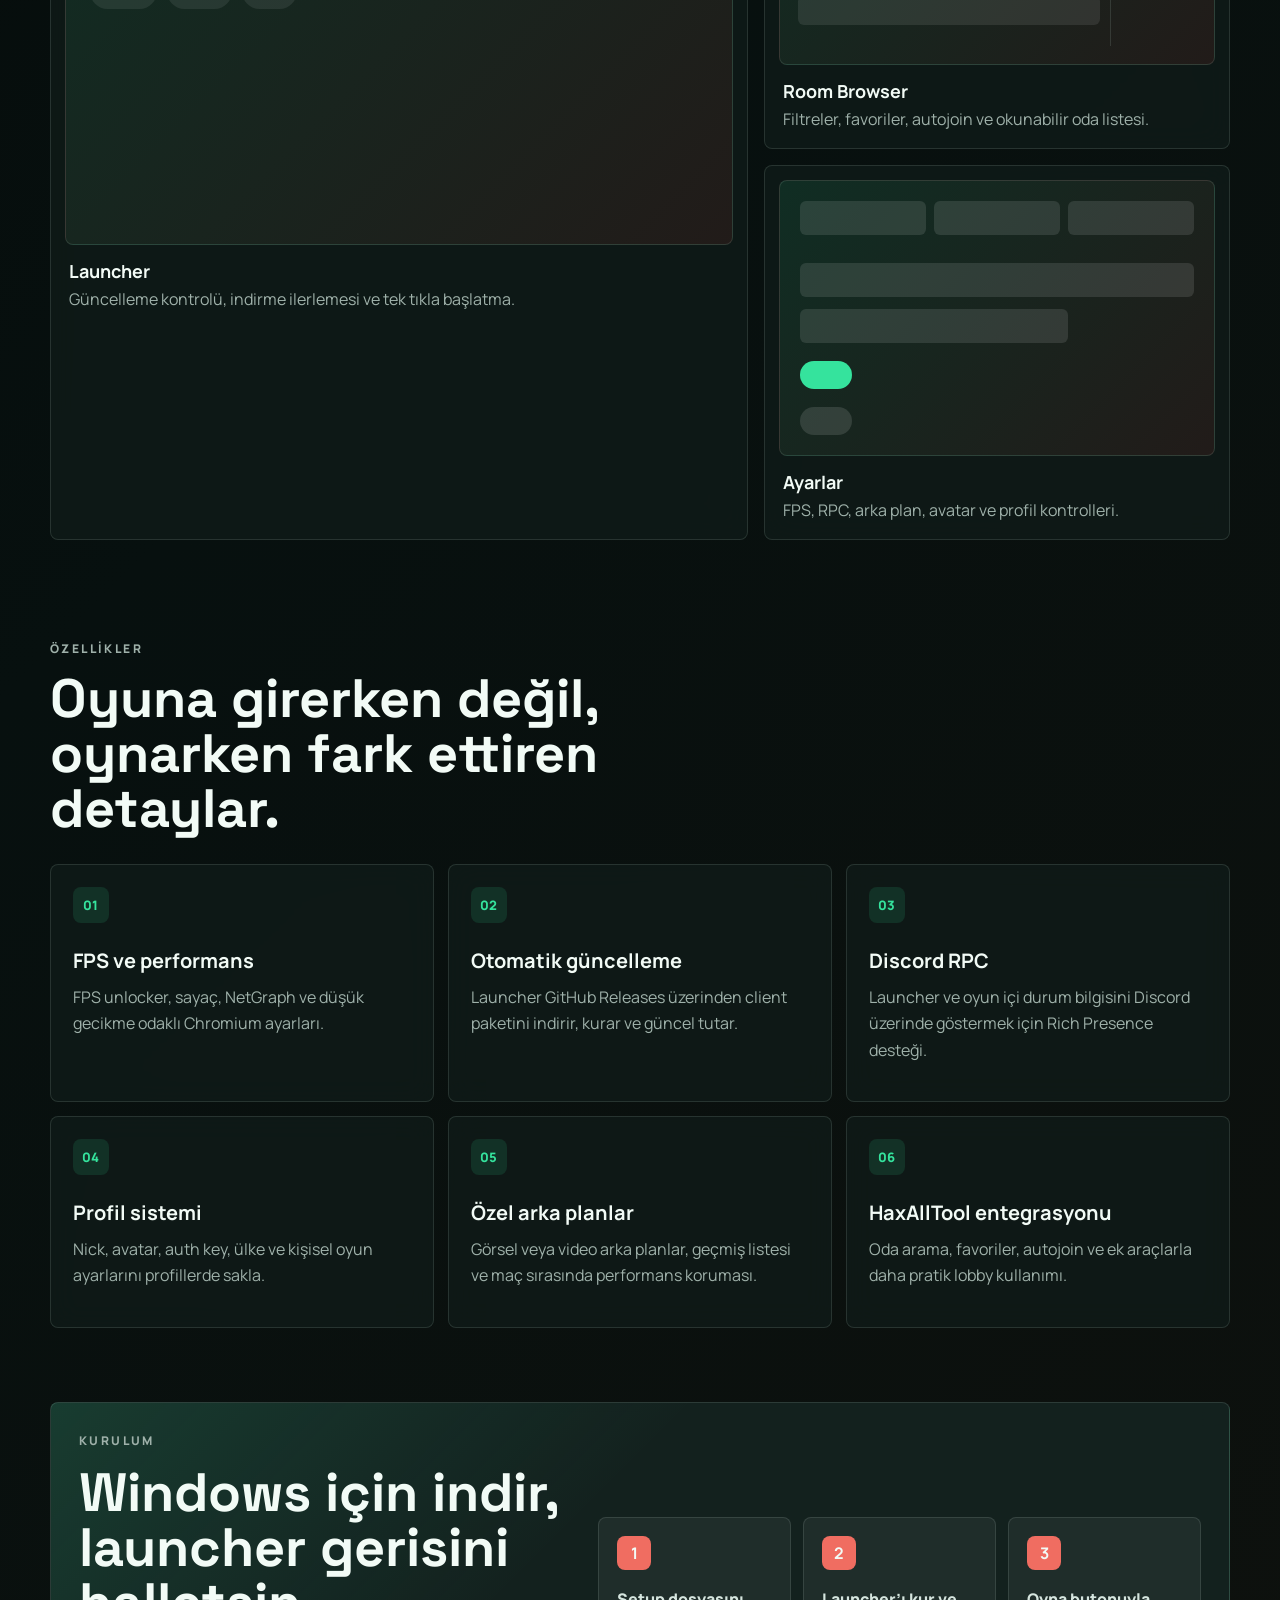
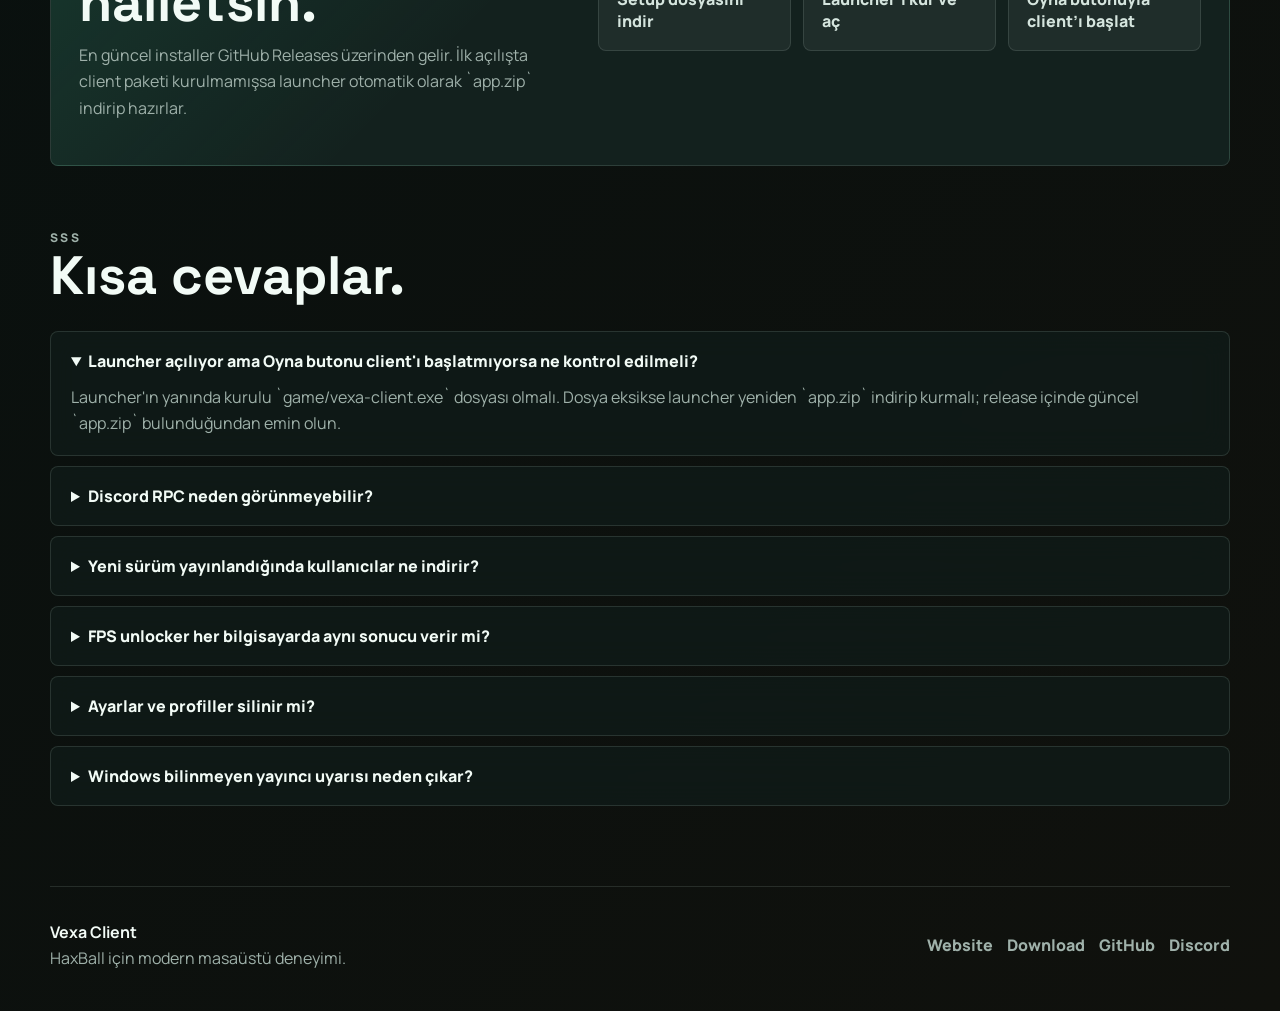
==== commit 2e688f3a: "Animate website FAQ accordion" ====
--- a/index.html
+++ b/index.html
@@ -35,7 +35,7 @@
         "operatingSystem": "Windows",
         "url": "https://vexa-client.github.io/",
         "downloadUrl": "https://github.com/vexa-client/vexa/releases/latest",
-        "softwareVersion": "1.2.2",
+        "softwareVersion": "1.2.3",
         "description": "HaxBall için Windows launcher, FPS unlocker, Discord RPC, özel arayüz ve otomatik güncelleme destekli masaüstü client.",
         "publisher": {
             "@type": "Organization",
@@ -99,7 +99,7 @@
 
                 <div class="release-card">
                     <span>Son release</span>
-                    <strong id="releaseVersion">v1.2.2</strong>
+                    <strong id="releaseVersion">v1.2.3</strong>
                     <p id="releaseDate">GitHub release bilgisi yükleniyor.</p>
                     <small id="downloadStatus">Setup dosyası otomatik seçilecek.</small>
                 </div>
@@ -111,7 +111,7 @@
                     <div class="launcher-body">
                         <div class="launcher-status">
                             <img src="assets/logo.png" alt="" aria-hidden="true">
-                            <div><strong>Vexa Launcher</strong><small>1.2.2 hazır</small></div>
+                            <div><strong>Vexa Launcher</strong><small id="launcherReleaseStatus">Sürüm bilgisi alınıyor...</small></div>
                         </div>
                         <div class="progress-shell"><span style="width: 86%"></span></div>
                         <div class="launcher-grid">
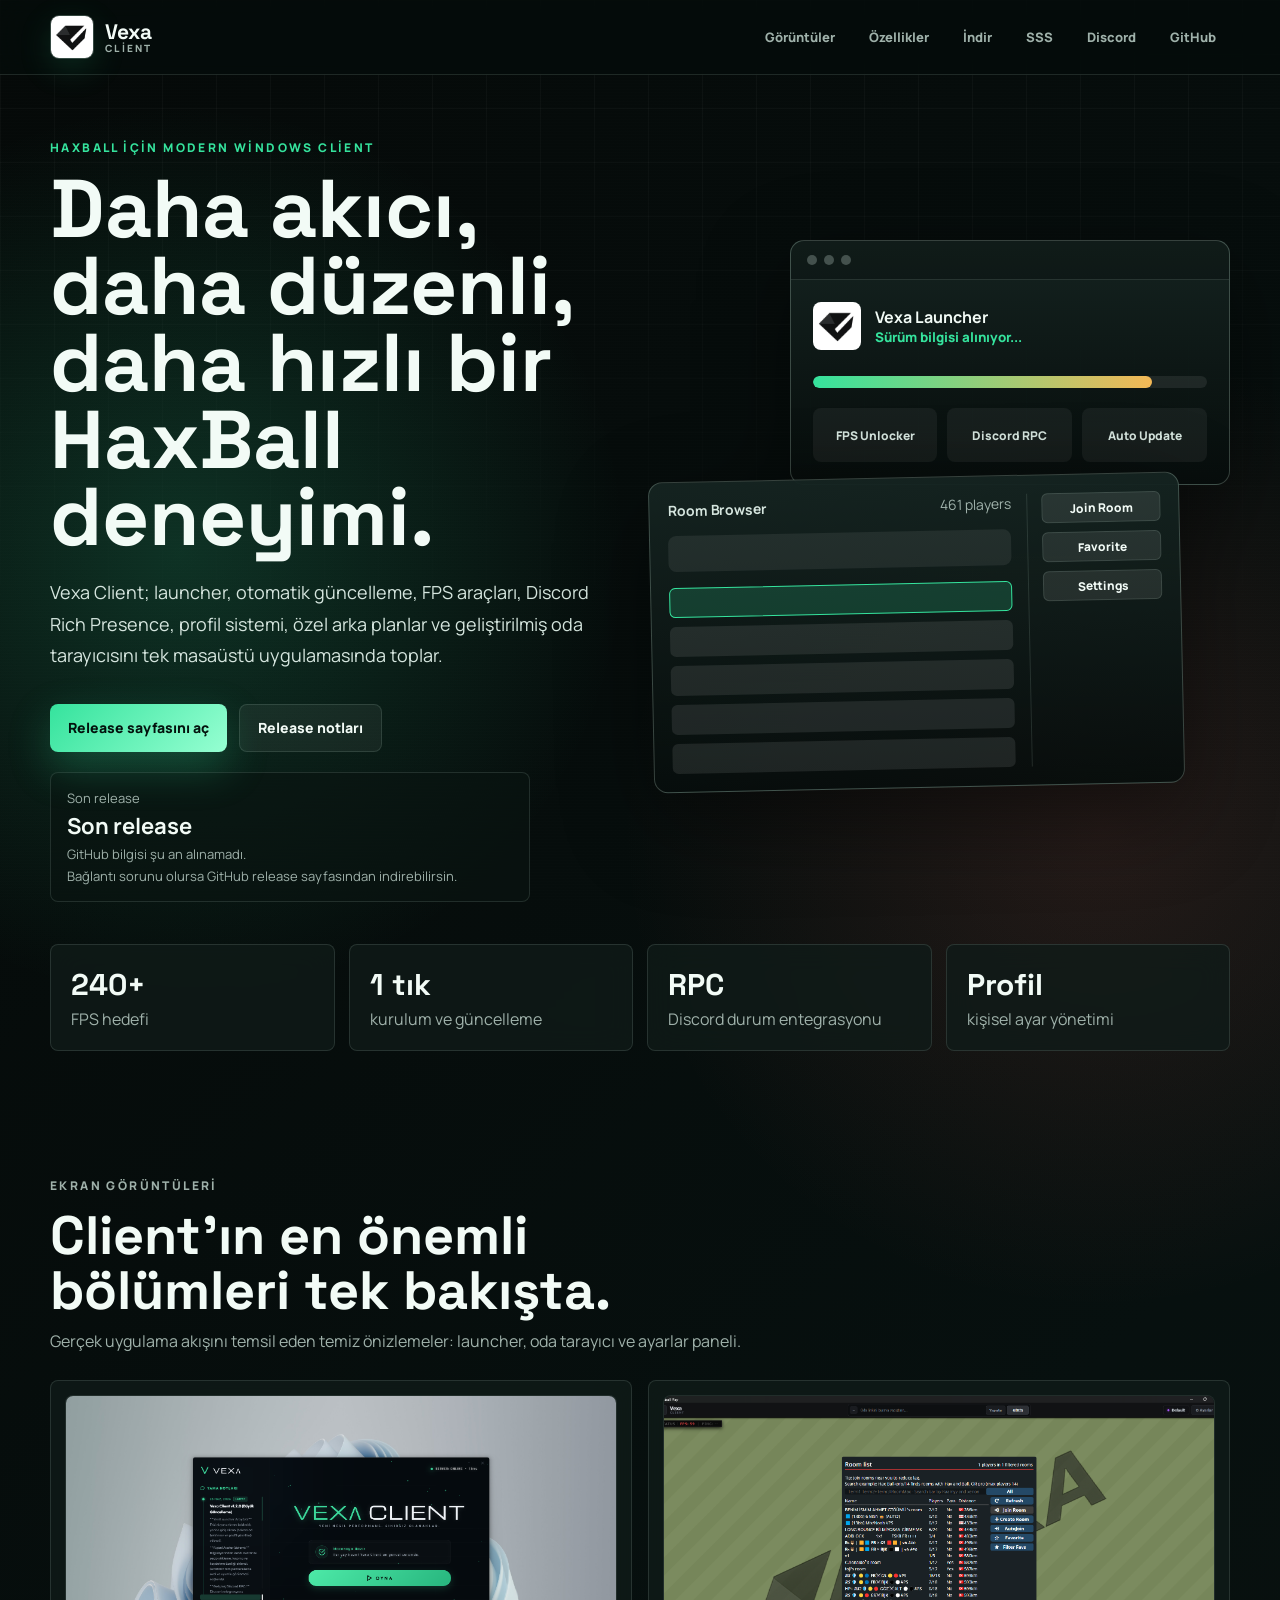
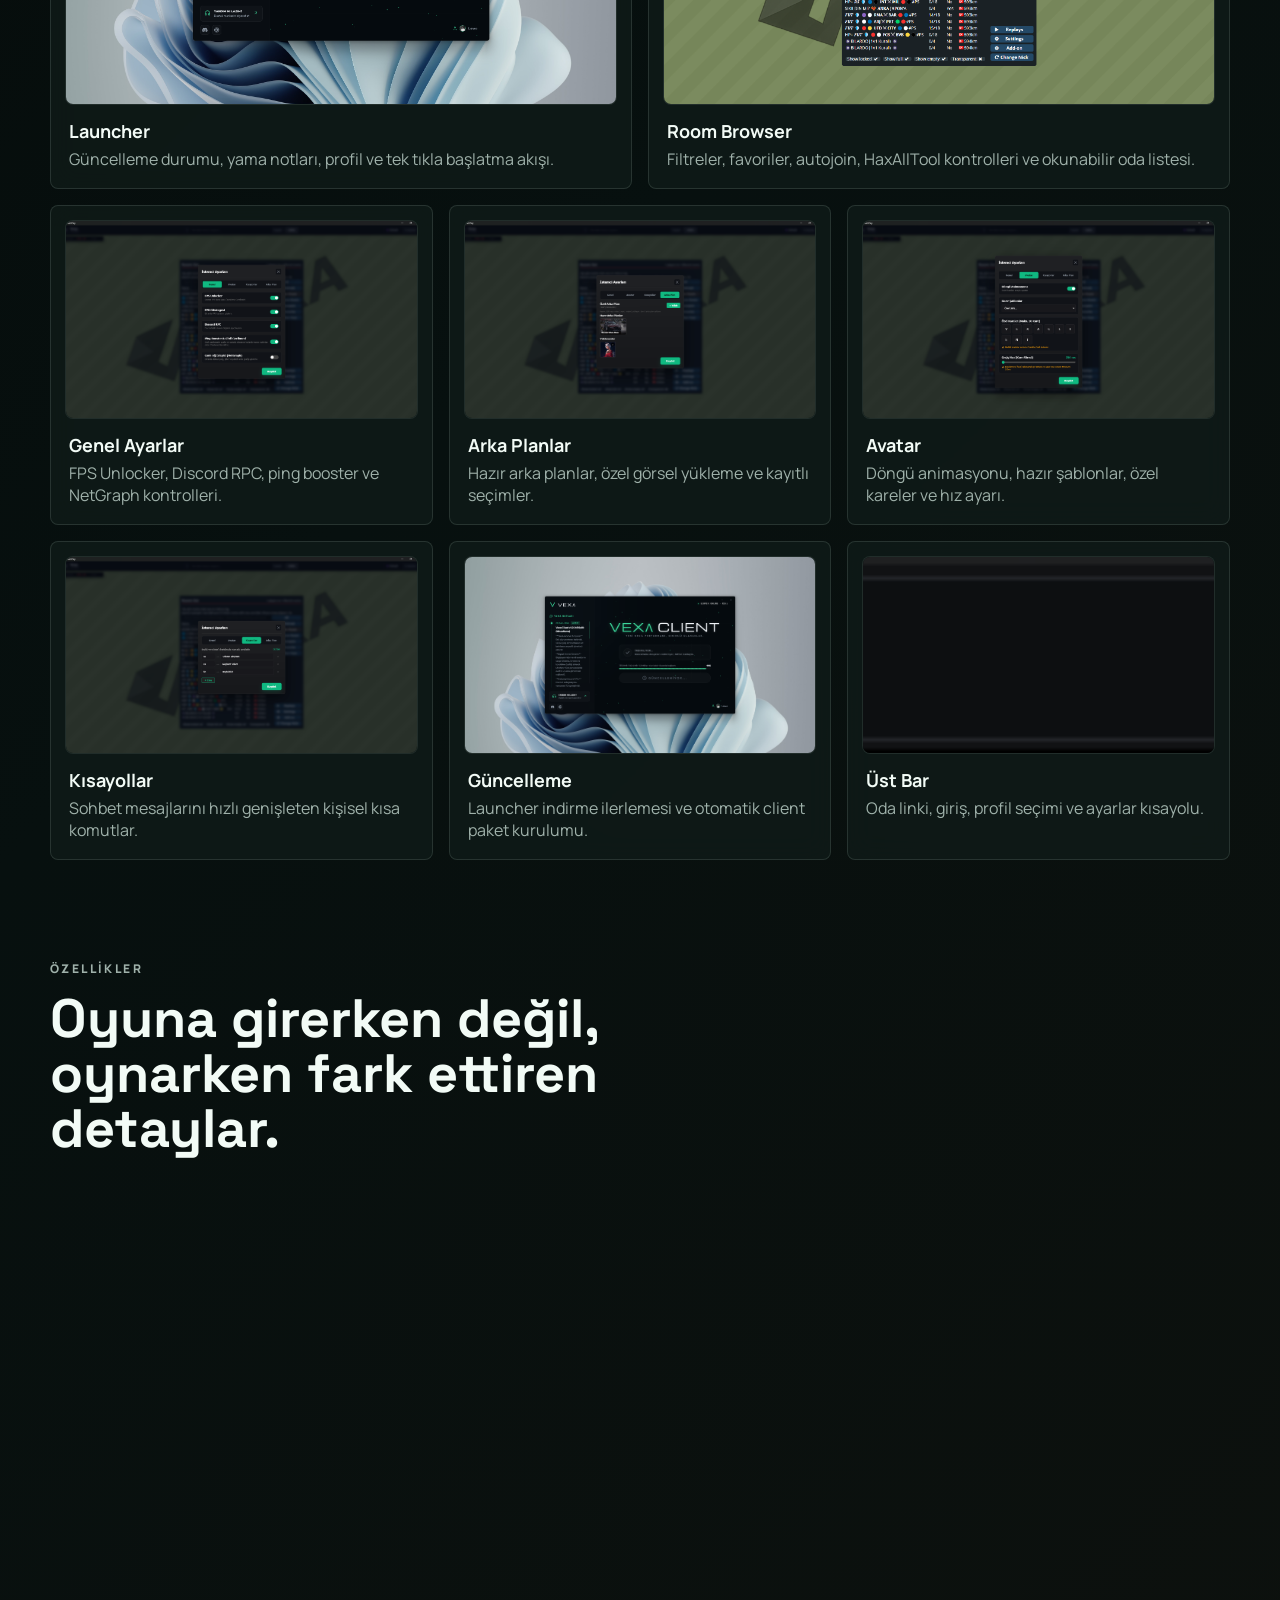
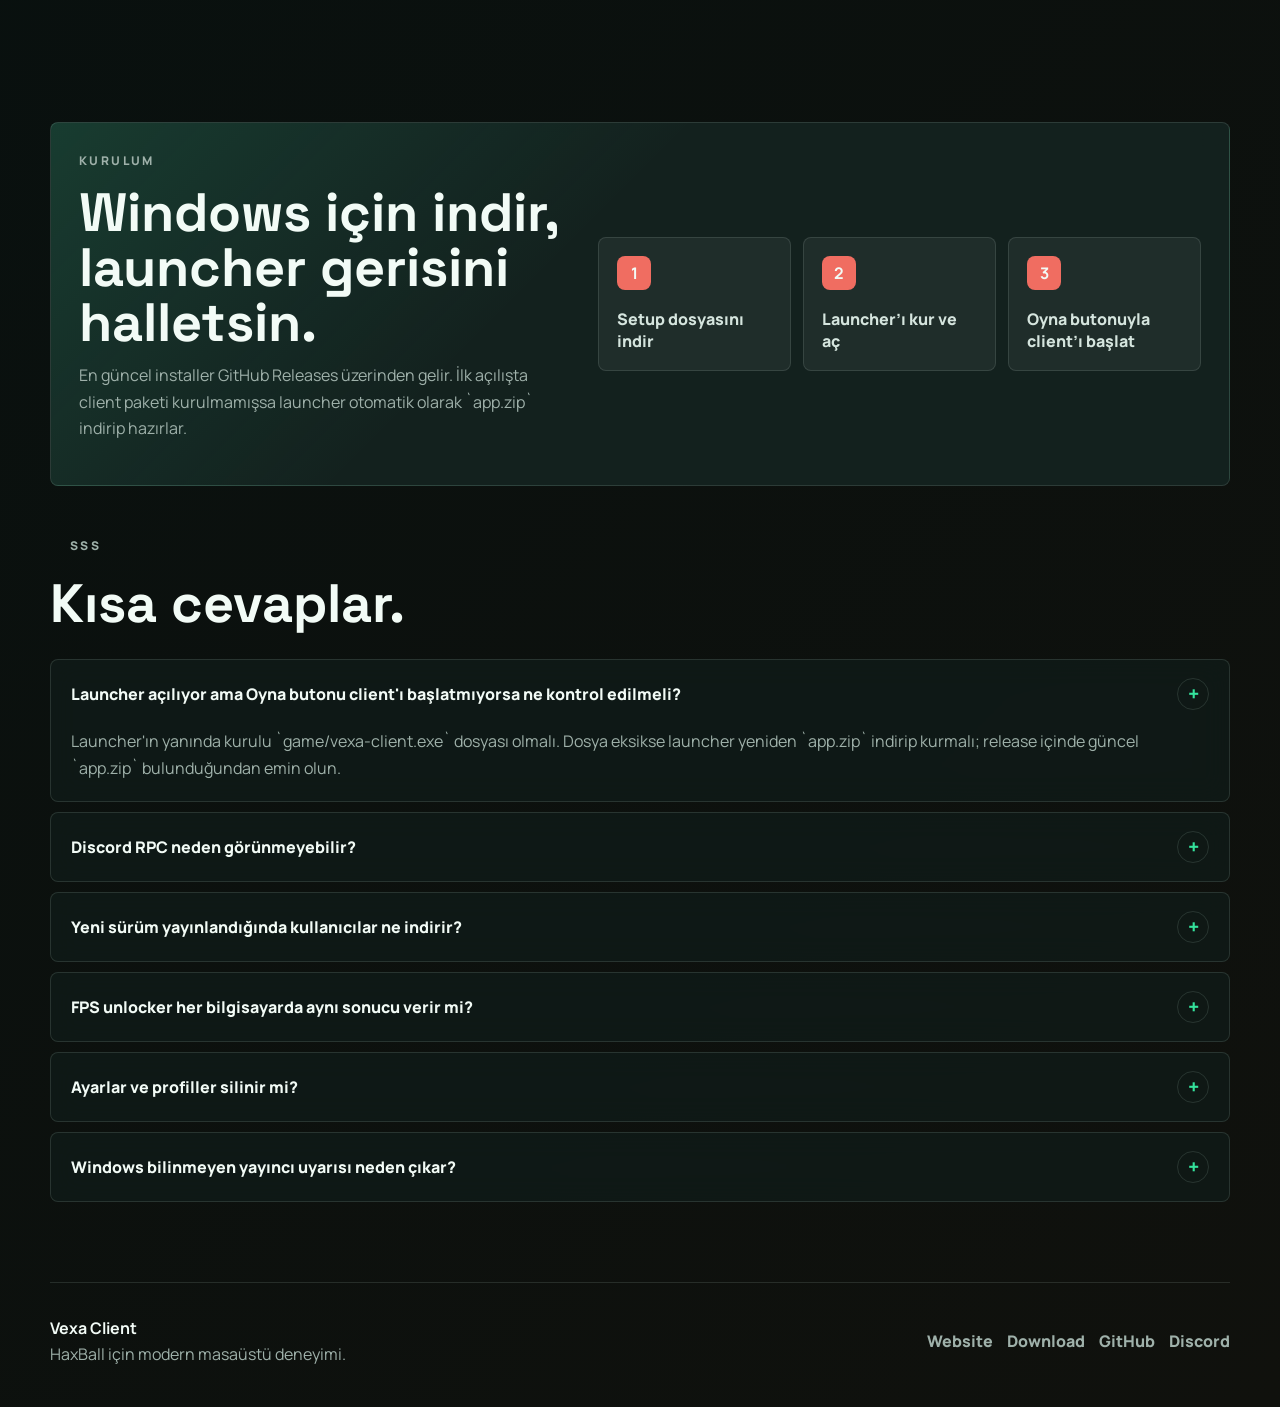
==== commit cbed853a: "Use real product screenshots on website" ====
--- a/index.html
+++ b/index.html
@@ -152,39 +152,61 @@
                 <p>Gerçek uygulama akışını temsil eden temiz önizlemeler: launcher, oda tarayıcı ve ayarlar paneli.</p>
             </div>
 
-            <div class="screenshot-grid">
+            <div class="screenshot-grid real-shots">
                 <figure class="shot-card shot-wide" data-anime>
-                    <div class="shot-frame launcher-shot">
-                        <div class="shot-header"><span></span><span></span><span></span></div>
-                        <div class="shot-content">
-                            <div class="shot-title">Vexa Launcher</div>
-                            <div class="shot-meter"><i></i></div>
-                            <div class="shot-pills"><span>Güncel</span><span>Kurulu</span><span>Hazır</span></div>
-                        </div>
-                    </div>
-                    <figcaption><strong>Launcher</strong><span>Güncelleme kontrolü, indirme ilerlemesi ve tek tıkla başlatma.</span></figcaption>
-                </figure>
-
-                <figure class="shot-card" data-anime>
-                    <div class="shot-frame browser-shot">
-                        <div class="browser-row selected"></div>
-                        <div class="browser-row"></div>
-                        <div class="browser-row"></div>
-                        <div class="browser-row"></div>
-                        <div class="browser-side"><span></span><span></span><span></span></div>
-                    </div>
-                    <figcaption><strong>Room Browser</strong><span>Filtreler, favoriler, autojoin ve okunabilir oda listesi.</span></figcaption>
-                </figure>
-
-                <figure class="shot-card" data-anime>
-                    <div class="shot-frame settings-shot">
-                        <div class="settings-tabs"><span></span><span></span><span></span></div>
-                        <div class="settings-line"></div>
-                        <div class="settings-line short"></div>
-                        <div class="settings-toggle on"></div>
-                        <div class="settings-toggle"></div>
-                    </div>
-                    <figcaption><strong>Ayarlar</strong><span>FPS, RPC, arka plan, avatar ve profil kontrolleri.</span></figcaption>
+                    <a class="shot-frame" href="assets/screenshots/launcher-home.png" target="_blank" rel="noreferrer">
+                        <img src="assets/screenshots/launcher-home.png" alt="Vexa Launcher ana ekranı" loading="lazy">
+                    </a>
+                    <figcaption><strong>Launcher</strong><span>Güncelleme durumu, yama notları, profil ve tek tıkla başlatma akışı.</span></figcaption>
+                </figure>
+
+                <figure class="shot-card shot-wide" data-anime>
+                    <a class="shot-frame" href="assets/screenshots/room-browser.png" target="_blank" rel="noreferrer">
+                        <img src="assets/screenshots/room-browser.png" alt="Vexa Client room browser ekranı" loading="lazy">
+                    </a>
+                    <figcaption><strong>Room Browser</strong><span>Filtreler, favoriler, autojoin, HaxAllTool kontrolleri ve okunabilir oda listesi.</span></figcaption>
+                </figure>
+
+                <figure class="shot-card" data-anime>
+                    <a class="shot-frame" href="assets/screenshots/settings-general.png" target="_blank" rel="noreferrer">
+                        <img src="assets/screenshots/settings-general.png" alt="Vexa Client genel ayarlar ekranı" loading="lazy">
+                    </a>
+                    <figcaption><strong>Genel Ayarlar</strong><span>FPS Unlocker, Discord RPC, ping booster ve NetGraph kontrolleri.</span></figcaption>
+                </figure>
+
+                <figure class="shot-card" data-anime>
+                    <a class="shot-frame" href="assets/screenshots/backgrounds.png" target="_blank" rel="noreferrer">
+                        <img src="assets/screenshots/backgrounds.png" alt="Vexa Client arka plan ayarları" loading="lazy">
+                    </a>
+                    <figcaption><strong>Arka Planlar</strong><span>Hazır arka planlar, özel görsel yükleme ve kayıtlı seçimler.</span></figcaption>
+                </figure>
+
+                <figure class="shot-card" data-anime>
+                    <a class="shot-frame" href="assets/screenshots/avatar.png" target="_blank" rel="noreferrer">
+                        <img src="assets/screenshots/avatar.png" alt="Vexa Client avatar animasyon ayarları" loading="lazy">
+                    </a>
+                    <figcaption><strong>Avatar</strong><span>Döngü animasyonu, hazır şablonlar, özel kareler ve hız ayarı.</span></figcaption>
+                </figure>
+
+                <figure class="shot-card" data-anime>
+                    <a class="shot-frame" href="assets/screenshots/shortcuts.png" target="_blank" rel="noreferrer">
+                        <img src="assets/screenshots/shortcuts.png" alt="Vexa Client sohbet kısayolları" loading="lazy">
+                    </a>
+                    <figcaption><strong>Kısayollar</strong><span>Sohbet mesajlarını hızlı genişleten kişisel kısa komutlar.</span></figcaption>
+                </figure>
+
+                <figure class="shot-card" data-anime>
+                    <a class="shot-frame" href="assets/screenshots/launcher-update.png" target="_blank" rel="noreferrer">
+                        <img src="assets/screenshots/launcher-update.png" alt="Vexa Launcher güncelleme indirme ekranı" loading="lazy">
+                    </a>
+                    <figcaption><strong>Güncelleme</strong><span>Launcher indirme ilerlemesi ve otomatik client paket kurulumu.</span></figcaption>
+                </figure>
+
+                <figure class="shot-card" data-anime>
+                    <a class="shot-frame" href="assets/screenshots/client-header.png" target="_blank" rel="noreferrer">
+                        <img src="assets/screenshots/client-header.png" alt="Vexa Client üst bar" loading="lazy">
+                    </a>
+                    <figcaption><strong>Üst Bar</strong><span>Oda linki, giriş, profil seçimi ve ayarlar kısayolu.</span></figcaption>
                 </figure>
             </div>
         </section>
--- a/css/style.css
+++ b/css/style.css
@@ -1,4 +1,4 @@
-﻿:root {
+:root {
     --bg: #07100f;
     --bg-2: #0c1715;
     --panel: rgba(16, 27, 25, 0.78);
@@ -479,142 +479,48 @@
 
 .screenshot-grid {
     display: grid;
-    grid-template-columns: 1.2fr 0.8fr;
+    grid-template-columns: repeat(6, 1fr);
     gap: 16px;
 }
 
 .shot-card {
+    grid-column: span 2;
     overflow: hidden;
     margin: 0;
-}
-
-.shot-wide { grid-row: span 2; }
+    transition: transform 180ms ease, border-color 180ms ease, background 180ms ease;
+}
+
+.shot-card:hover {
+    transform: translateY(-3px);
+    border-color: rgba(53, 227, 157, 0.28);
+    background: rgba(18, 32, 29, 0.88);
+}
+
+.shot-wide { grid-column: span 3; }
 
 .shot-frame {
-    min-height: 270px;
+    display: block;
+    aspect-ratio: 16 / 9;
     margin: 14px;
     border: 1px solid var(--line);
     border-radius: var(--radius);
-    background: linear-gradient(135deg, rgba(53, 227, 157, 0.13), rgba(240, 109, 97, 0.10)), #0a1211;
+    background: #07100f;
     overflow: hidden;
-}
-
-.shot-wide .shot-frame { min-height: 450px; }
-
-.shot-header {
-    display: flex;
-    gap: 7px;
-    padding: 14px;
-    border-bottom: 1px solid var(--line);
-}
-
-.shot-header span {
-    width: 10px;
-    height: 10px;
-    border-radius: 50%;
-    background: rgba(255,255,255,0.28);
-}
-
-.shot-content { padding: 24px; }
-
-.shot-title {
-    margin-bottom: 30px;
-    font-size: 34px;
-    font-weight: 700;
-}
-
-.shot-meter {
-    height: 14px;
-    overflow: hidden;
-    border-radius: 999px;
-    background: rgba(255,255,255,0.1);
-}
-
-.shot-meter i {
+    text-decoration: none;
+}
+
+.shot-frame img {
     display: block;
-    width: 78%;
+    width: 100%;
     height: 100%;
-    background: linear-gradient(90deg, var(--green), var(--amber));
-}
-
-.shot-pills {
-    display: flex;
-    flex-wrap: wrap;
-    gap: 10px;
-    margin-top: 28px;
-}
-
-.shot-pills span {
-    padding: 9px 12px;
-    border-radius: 999px;
-    background: rgba(255,255,255,0.08);
-    color: var(--soft);
-    font-size: 12px;
-    font-weight: 900;
-}
-
-.browser-shot {
-    display: grid;
-    grid-template-columns: 1fr 86px;
-    gap: 10px;
-    padding: 18px;
-}
-
-.browser-row {
-    height: 30px;
-    border-radius: 6px;
-    background: rgba(255,255,255,0.09);
-}
-
-.browser-row.selected {
-    border: 1px solid var(--green);
-    background: rgba(53, 227, 157, 0.18);
-}
-
-.browser-side {
-    grid-column: 2;
-    grid-row: 1 / span 4;
-    display: grid;
-    align-content: start;
-    gap: 9px;
-    padding-left: 10px;
-    border-left: 1px solid var(--line);
-}
-
-.browser-side span {
-    height: 34px;
-    border-radius: 6px;
-    background: rgba(255,255,255,0.12);
-}
-
-.settings-shot { padding: 20px; }
-
-.settings-tabs {
-    display: grid;
-    grid-template-columns: repeat(3, 1fr);
-    gap: 8px;
-    margin-bottom: 28px;
-}
-
-.settings-tabs span,
-.settings-line {
-    height: 34px;
-    border-radius: 6px;
-    background: rgba(255,255,255,0.11);
-}
-
-.settings-line { margin-bottom: 12px; }
-.settings-line.short { width: 68%; }
-
-.settings-toggle {
-    width: 52px;
-    height: 28px;
-    margin-top: 18px;
-    border-radius: 999px;
-    background: rgba(255,255,255,0.12);
-}
-
-.settings-toggle.on { background: var(--green); }
+    object-fit: cover;
+    transition: transform 260ms ease, filter 260ms ease;
+}
+
+.shot-card:hover .shot-frame img {
+    transform: scale(1.025);
+    filter: saturate(1.08) contrast(1.04);
+}
 
 .shot-card figcaption {
     display: grid;
@@ -701,16 +607,63 @@
 }
 
 .faq details {
+    overflow: hidden;
+    padding: 0;
+    transition: border-color 180ms ease, background 180ms ease, transform 180ms ease;
+}
+
+.faq details.is-open {
+    border-color: rgba(53, 227, 157, 0.34);
+    background: rgba(16, 27, 25, 0.9);
+}
+
+.faq summary {
+    display: flex;
+    align-items: center;
+    justify-content: space-between;
+    gap: 18px;
+    min-height: 64px;
     padding: 18px 20px;
-}
-
-.faq summary {
     cursor: pointer;
     font-weight: 900;
-}
+    list-style: none;
+}
+
+.faq summary::-webkit-details-marker { display: none; }
+
+.faq summary::after {
+    content: "+";
+    display: grid;
+    place-items: center;
+    flex: 0 0 30px;
+    width: 30px;
+    height: 30px;
+    border: 1px solid var(--line);
+    border-radius: 50%;
+    color: var(--green);
+    font-size: 20px;
+    line-height: 1;
+    transition: transform 220ms ease, background 220ms ease, color 220ms ease;
+}
+
+.faq details.is-open summary::after {
+    transform: rotate(45deg);
+    background: rgba(53, 227, 157, 0.14);
+    color: var(--text);
+}
+
+.faq-panel {
+    height: 0;
+    overflow: hidden;
+    opacity: 0;
+    transition: height 260ms ease, opacity 220ms ease;
+}
+
+.faq details.is-open .faq-panel { opacity: 1; }
 
 .faq p {
-    margin: 12px 0 0;
+    margin: 0;
+    padding: 0 20px 20px;
 }
 
 .site-footer {
@@ -810,7 +763,8 @@
 
     .launcher-window { width: 92%; }
     .room-window { right: 0; }
-    .shot-wide { grid-row: auto; }
+    .shot-card,
+    .shot-wide { grid-column: 1 / -1; }
 }
 
 @media (max-width: 620px) {
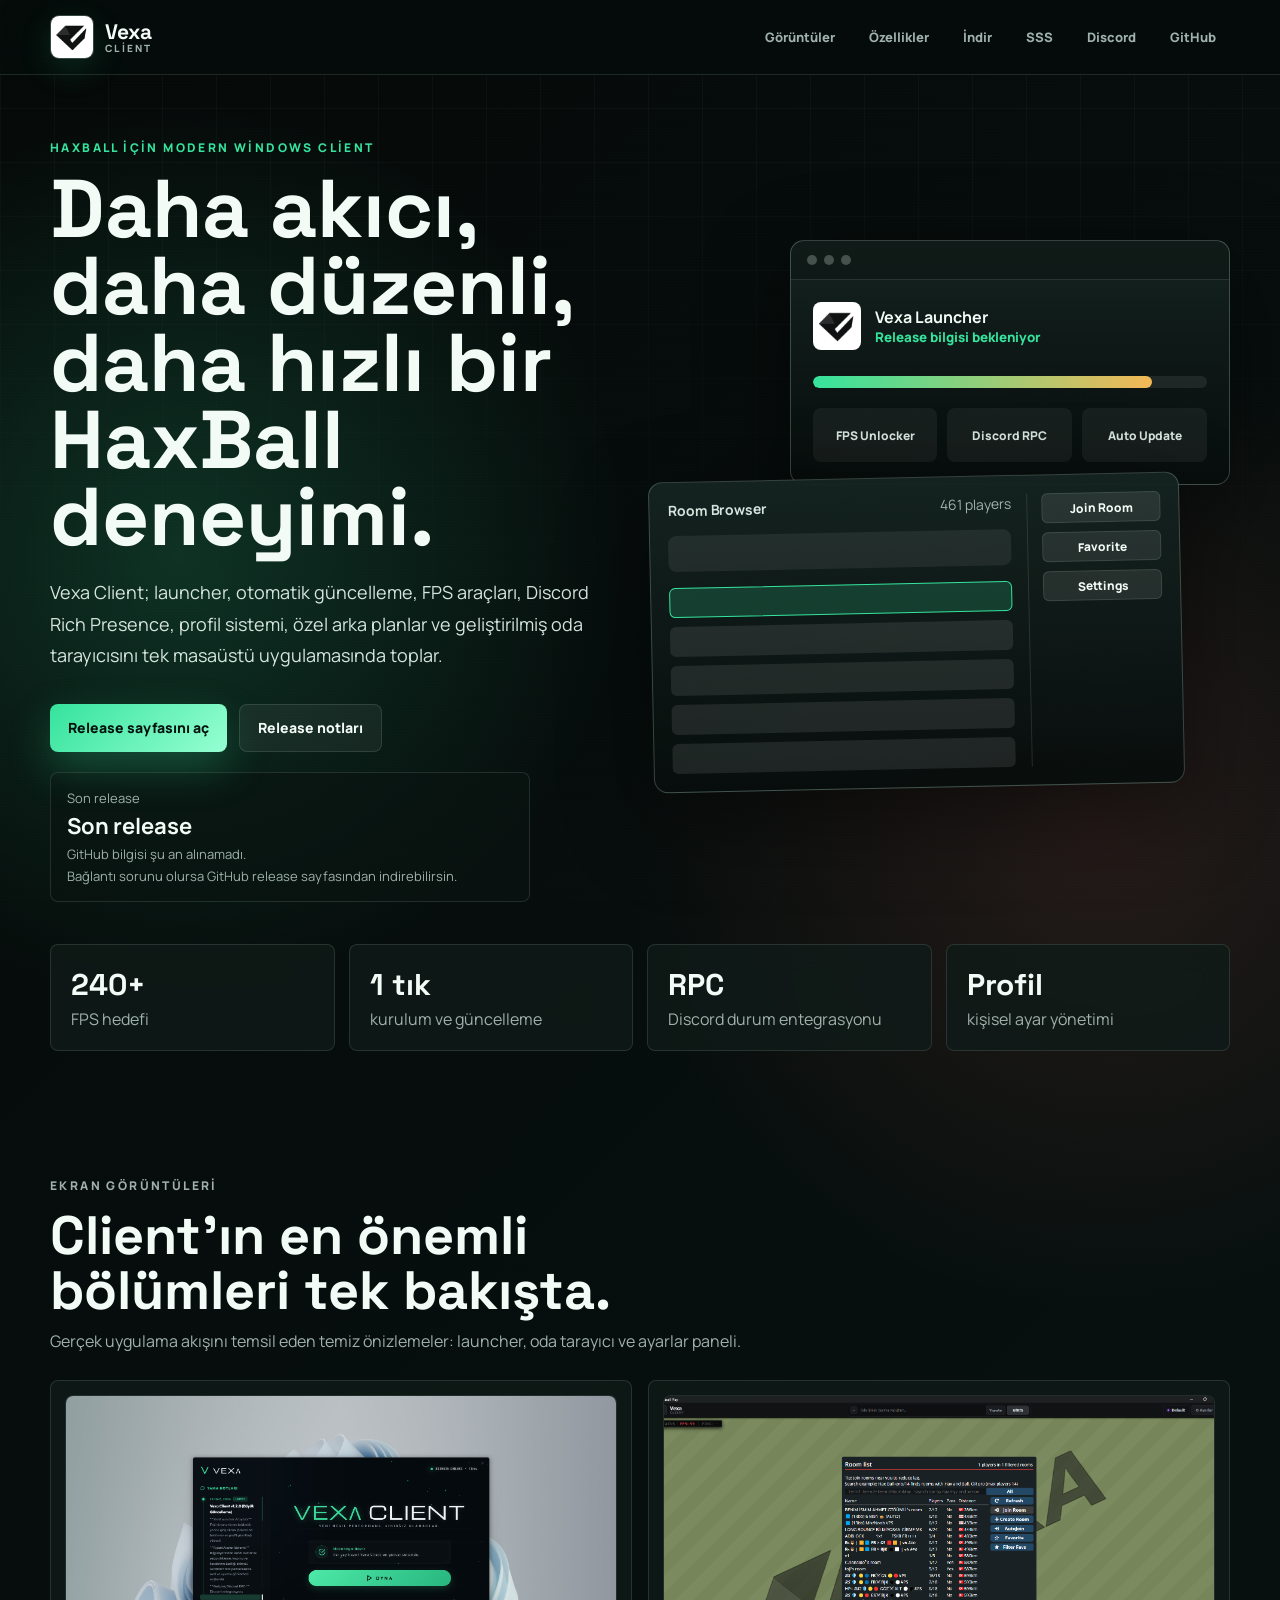
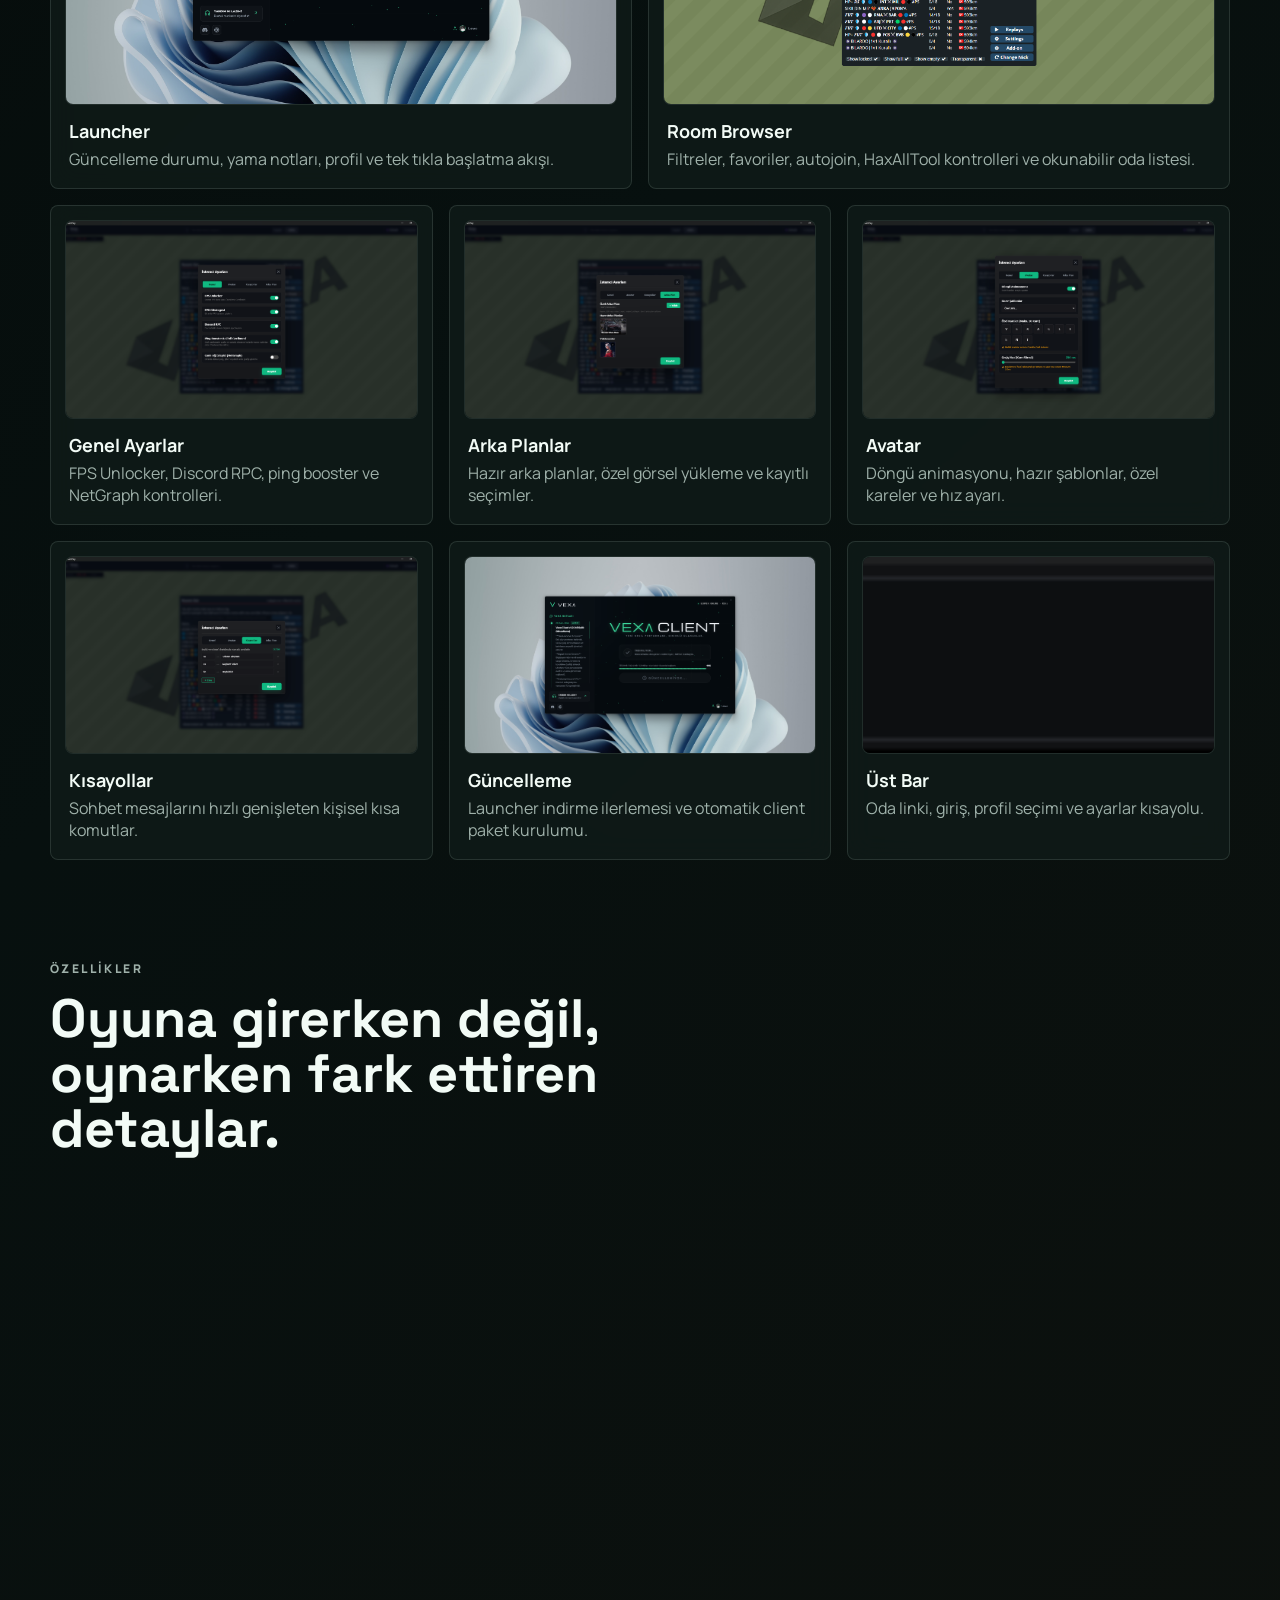
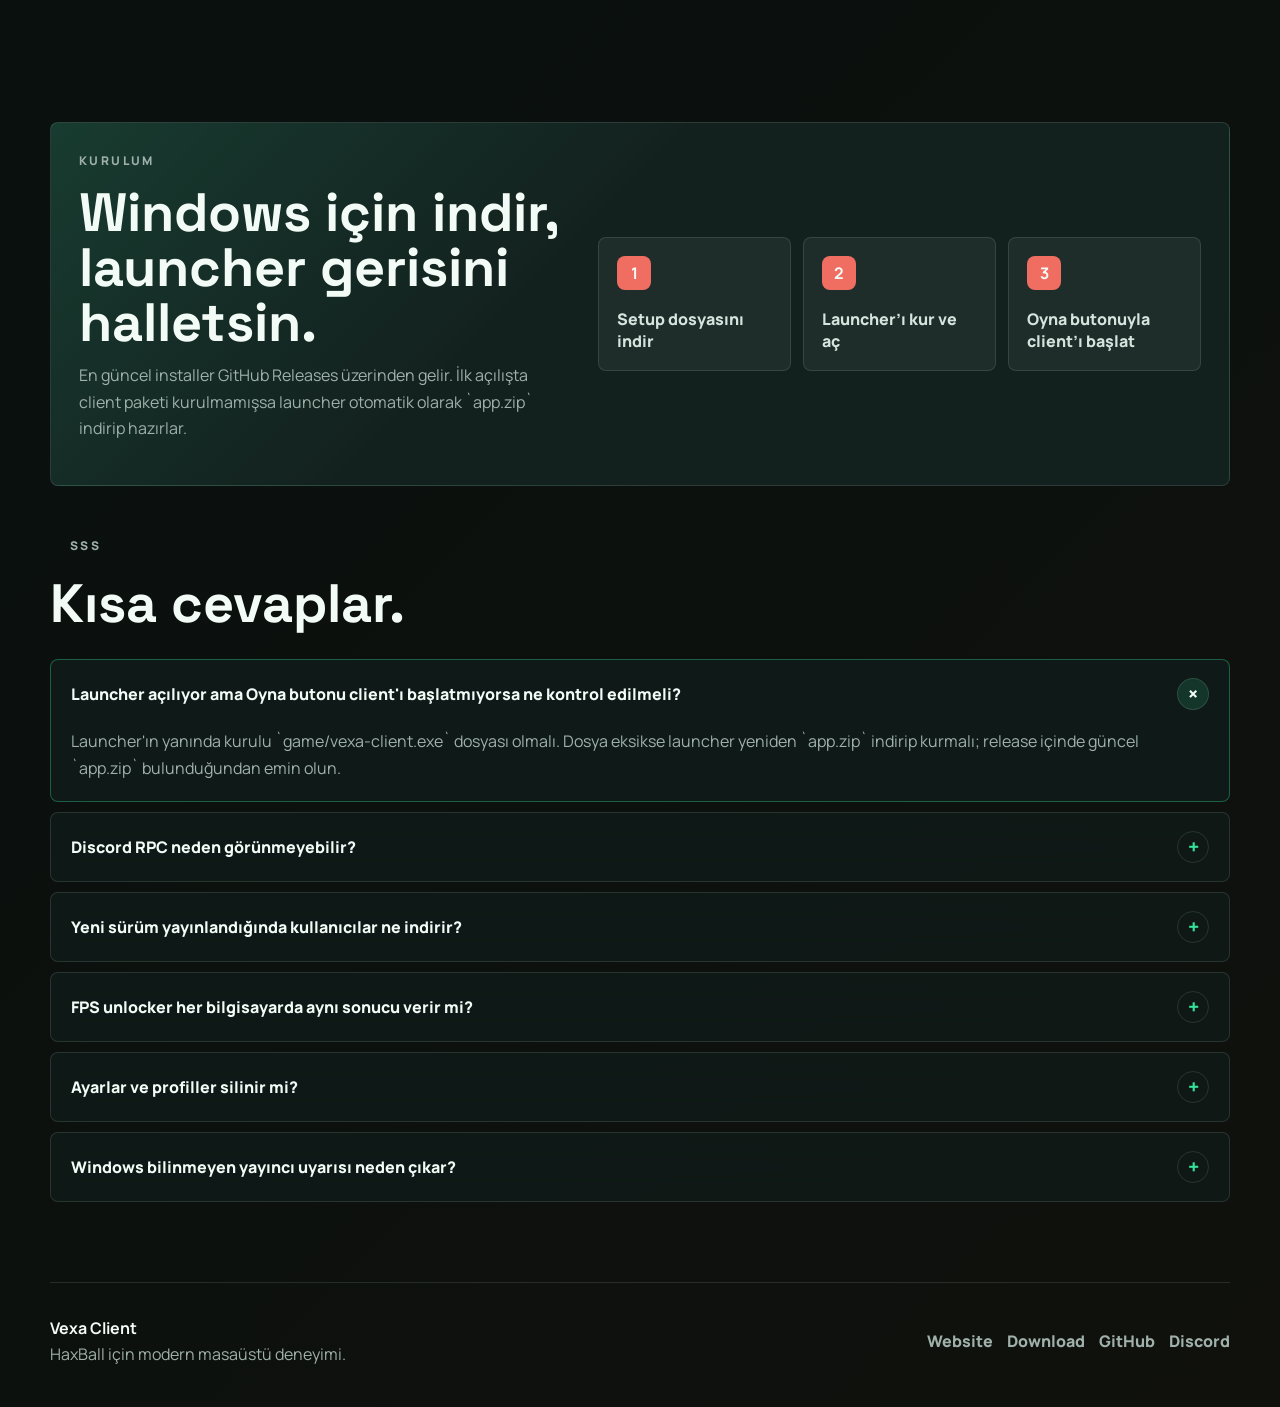
==== commit b3854dba: "Open screenshots in an in-page lightbox" ====
--- a/index.html
+++ b/index.html
@@ -154,56 +154,56 @@
 
             <div class="screenshot-grid real-shots">
                 <figure class="shot-card shot-wide" data-anime>
-                    <a class="shot-frame" href="assets/screenshots/launcher-home.png" target="_blank" rel="noreferrer">
+                    <a class="shot-frame" href="assets/screenshots/launcher-home.png">
                         <img src="assets/screenshots/launcher-home.png" alt="Vexa Launcher ana ekranı" loading="lazy">
                     </a>
                     <figcaption><strong>Launcher</strong><span>Güncelleme durumu, yama notları, profil ve tek tıkla başlatma akışı.</span></figcaption>
                 </figure>
 
                 <figure class="shot-card shot-wide" data-anime>
-                    <a class="shot-frame" href="assets/screenshots/room-browser.png" target="_blank" rel="noreferrer">
+                    <a class="shot-frame" href="assets/screenshots/room-browser.png">
                         <img src="assets/screenshots/room-browser.png" alt="Vexa Client room browser ekranı" loading="lazy">
                     </a>
                     <figcaption><strong>Room Browser</strong><span>Filtreler, favoriler, autojoin, HaxAllTool kontrolleri ve okunabilir oda listesi.</span></figcaption>
                 </figure>
 
                 <figure class="shot-card" data-anime>
-                    <a class="shot-frame" href="assets/screenshots/settings-general.png" target="_blank" rel="noreferrer">
+                    <a class="shot-frame" href="assets/screenshots/settings-general.png">
                         <img src="assets/screenshots/settings-general.png" alt="Vexa Client genel ayarlar ekranı" loading="lazy">
                     </a>
                     <figcaption><strong>Genel Ayarlar</strong><span>FPS Unlocker, Discord RPC, ping booster ve NetGraph kontrolleri.</span></figcaption>
                 </figure>
 
                 <figure class="shot-card" data-anime>
-                    <a class="shot-frame" href="assets/screenshots/backgrounds.png" target="_blank" rel="noreferrer">
+                    <a class="shot-frame" href="assets/screenshots/backgrounds.png">
                         <img src="assets/screenshots/backgrounds.png" alt="Vexa Client arka plan ayarları" loading="lazy">
                     </a>
                     <figcaption><strong>Arka Planlar</strong><span>Hazır arka planlar, özel görsel yükleme ve kayıtlı seçimler.</span></figcaption>
                 </figure>
 
                 <figure class="shot-card" data-anime>
-                    <a class="shot-frame" href="assets/screenshots/avatar.png" target="_blank" rel="noreferrer">
+                    <a class="shot-frame" href="assets/screenshots/avatar.png">
                         <img src="assets/screenshots/avatar.png" alt="Vexa Client avatar animasyon ayarları" loading="lazy">
                     </a>
                     <figcaption><strong>Avatar</strong><span>Döngü animasyonu, hazır şablonlar, özel kareler ve hız ayarı.</span></figcaption>
                 </figure>
 
                 <figure class="shot-card" data-anime>
-                    <a class="shot-frame" href="assets/screenshots/shortcuts.png" target="_blank" rel="noreferrer">
+                    <a class="shot-frame" href="assets/screenshots/shortcuts.png">
                         <img src="assets/screenshots/shortcuts.png" alt="Vexa Client sohbet kısayolları" loading="lazy">
                     </a>
                     <figcaption><strong>Kısayollar</strong><span>Sohbet mesajlarını hızlı genişleten kişisel kısa komutlar.</span></figcaption>
                 </figure>
 
                 <figure class="shot-card" data-anime>
-                    <a class="shot-frame" href="assets/screenshots/launcher-update.png" target="_blank" rel="noreferrer">
+                    <a class="shot-frame" href="assets/screenshots/launcher-update.png">
                         <img src="assets/screenshots/launcher-update.png" alt="Vexa Launcher güncelleme indirme ekranı" loading="lazy">
                     </a>
                     <figcaption><strong>Güncelleme</strong><span>Launcher indirme ilerlemesi ve otomatik client paket kurulumu.</span></figcaption>
                 </figure>
 
                 <figure class="shot-card" data-anime>
-                    <a class="shot-frame" href="assets/screenshots/client-header.png" target="_blank" rel="noreferrer">
+                    <a class="shot-frame" href="assets/screenshots/client-header.png">
                         <img src="assets/screenshots/client-header.png" alt="Vexa Client üst bar" loading="lazy">
                     </a>
                     <figcaption><strong>Üst Bar</strong><span>Oda linki, giriş, profil seçimi ve ayarlar kısayolu.</span></figcaption>
--- a/css/style.css
+++ b/css/style.css
@@ -666,6 +666,88 @@
     padding: 0 20px 20px;
 }
 
+body.lightbox-open { overflow: hidden; }
+
+.image-lightbox {
+    position: fixed;
+    inset: 0;
+    z-index: 100;
+    display: grid;
+    place-items: center;
+    padding: 32px;
+    background: rgba(2, 7, 6, 0.82);
+    backdrop-filter: blur(18px);
+    opacity: 0;
+    pointer-events: none;
+    transition: opacity 180ms ease;
+}
+
+.image-lightbox.is-open {
+    opacity: 1;
+    pointer-events: auto;
+}
+
+.lightbox-panel {
+    width: min(1180px, 100%);
+    max-height: calc(100vh - 64px);
+    display: grid;
+    gap: 14px;
+    margin: 0;
+    transform: translateY(14px) scale(0.98);
+    transition: transform 220ms ease;
+}
+
+.image-lightbox.is-open .lightbox-panel {
+    transform: translateY(0) scale(1);
+}
+
+.lightbox-image {
+    display: block;
+    width: 100%;
+    max-height: calc(100vh - 160px);
+    object-fit: contain;
+    border: 1px solid var(--line-strong);
+    border-radius: var(--radius);
+    background: #050908;
+    box-shadow: var(--shadow);
+}
+
+.lightbox-caption {
+    display: flex;
+    flex-wrap: wrap;
+    align-items: center;
+    gap: 10px 14px;
+    color: var(--muted);
+    font-size: 14px;
+    line-height: 1.5;
+}
+
+.lightbox-caption strong {
+    color: var(--text);
+    font-size: 16px;
+}
+
+.lightbox-close {
+    position: fixed;
+    top: 20px;
+    right: 20px;
+    width: 44px;
+    height: 44px;
+    border: 1px solid var(--line);
+    border-radius: var(--radius);
+    background: rgba(16, 27, 25, 0.9);
+    color: var(--text);
+    font-size: 30px;
+    line-height: 1;
+    cursor: pointer;
+    transition: transform 160ms ease, background 160ms ease, border-color 160ms ease;
+}
+
+.lightbox-close:hover {
+    transform: translateY(-2px);
+    background: rgba(53, 227, 157, 0.16);
+    border-color: rgba(53, 227, 157, 0.34);
+}
 .site-footer {
     display: flex;
     justify-content: space-between;
@@ -768,6 +850,10 @@
 }
 
 @media (max-width: 620px) {
+    .image-lightbox { padding: 18px; }
+    .lightbox-close { top: 12px; right: 12px; }
+    .lightbox-image { max-height: calc(100vh - 150px); }
+
     main,
     .site-footer { width: min(100% - 24px, 1180px); }
 
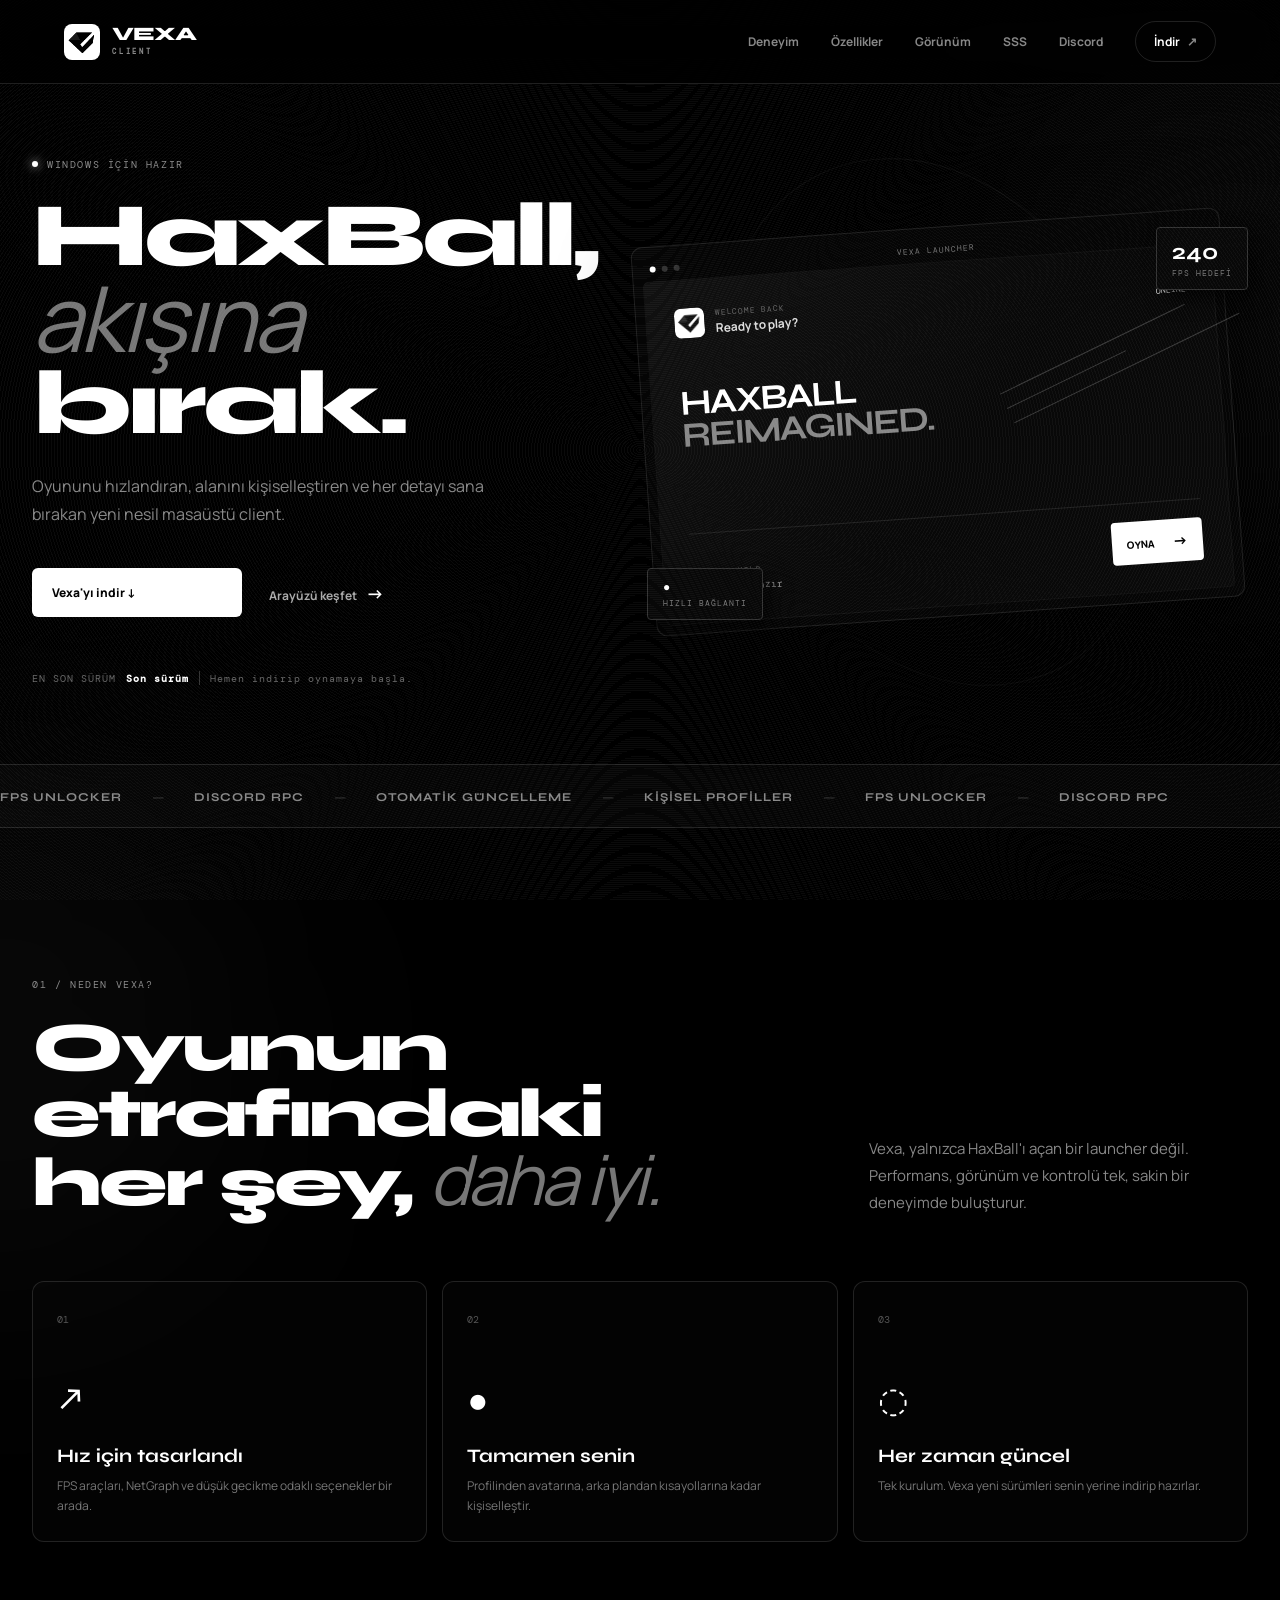
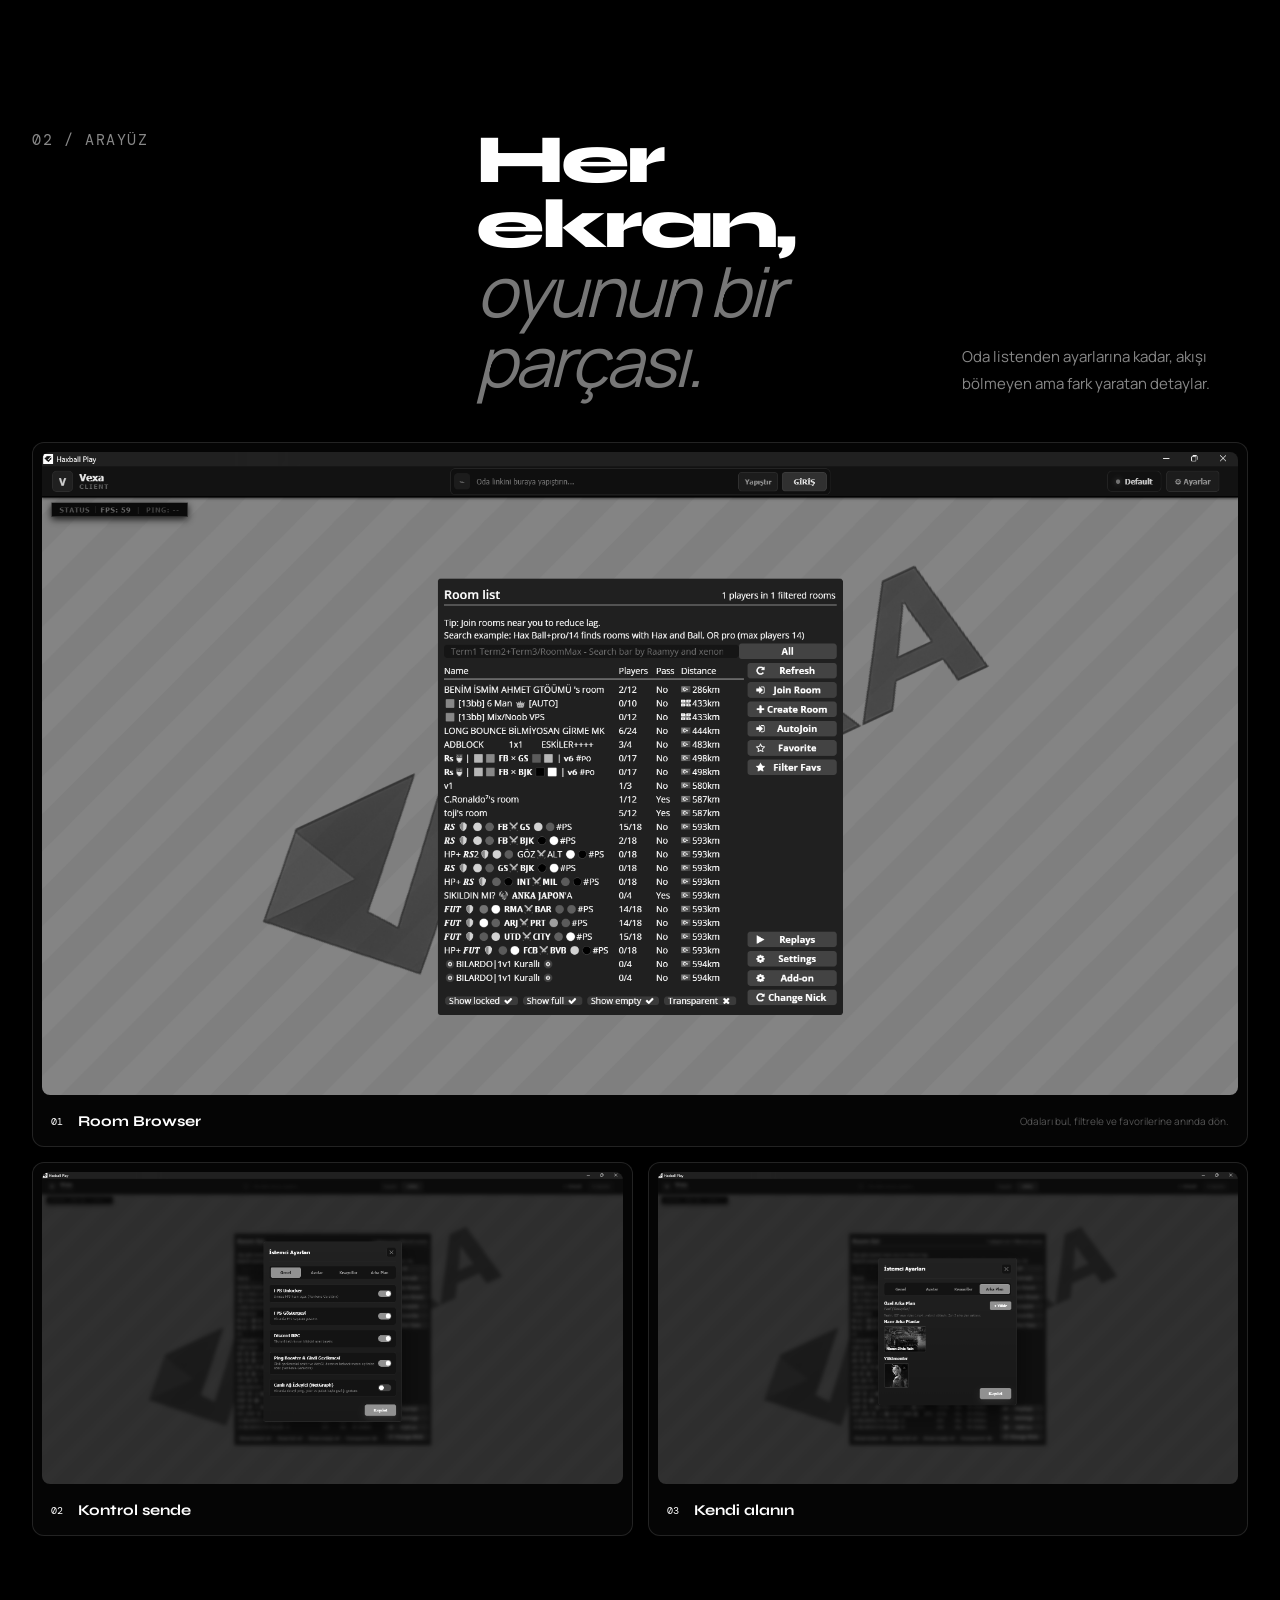
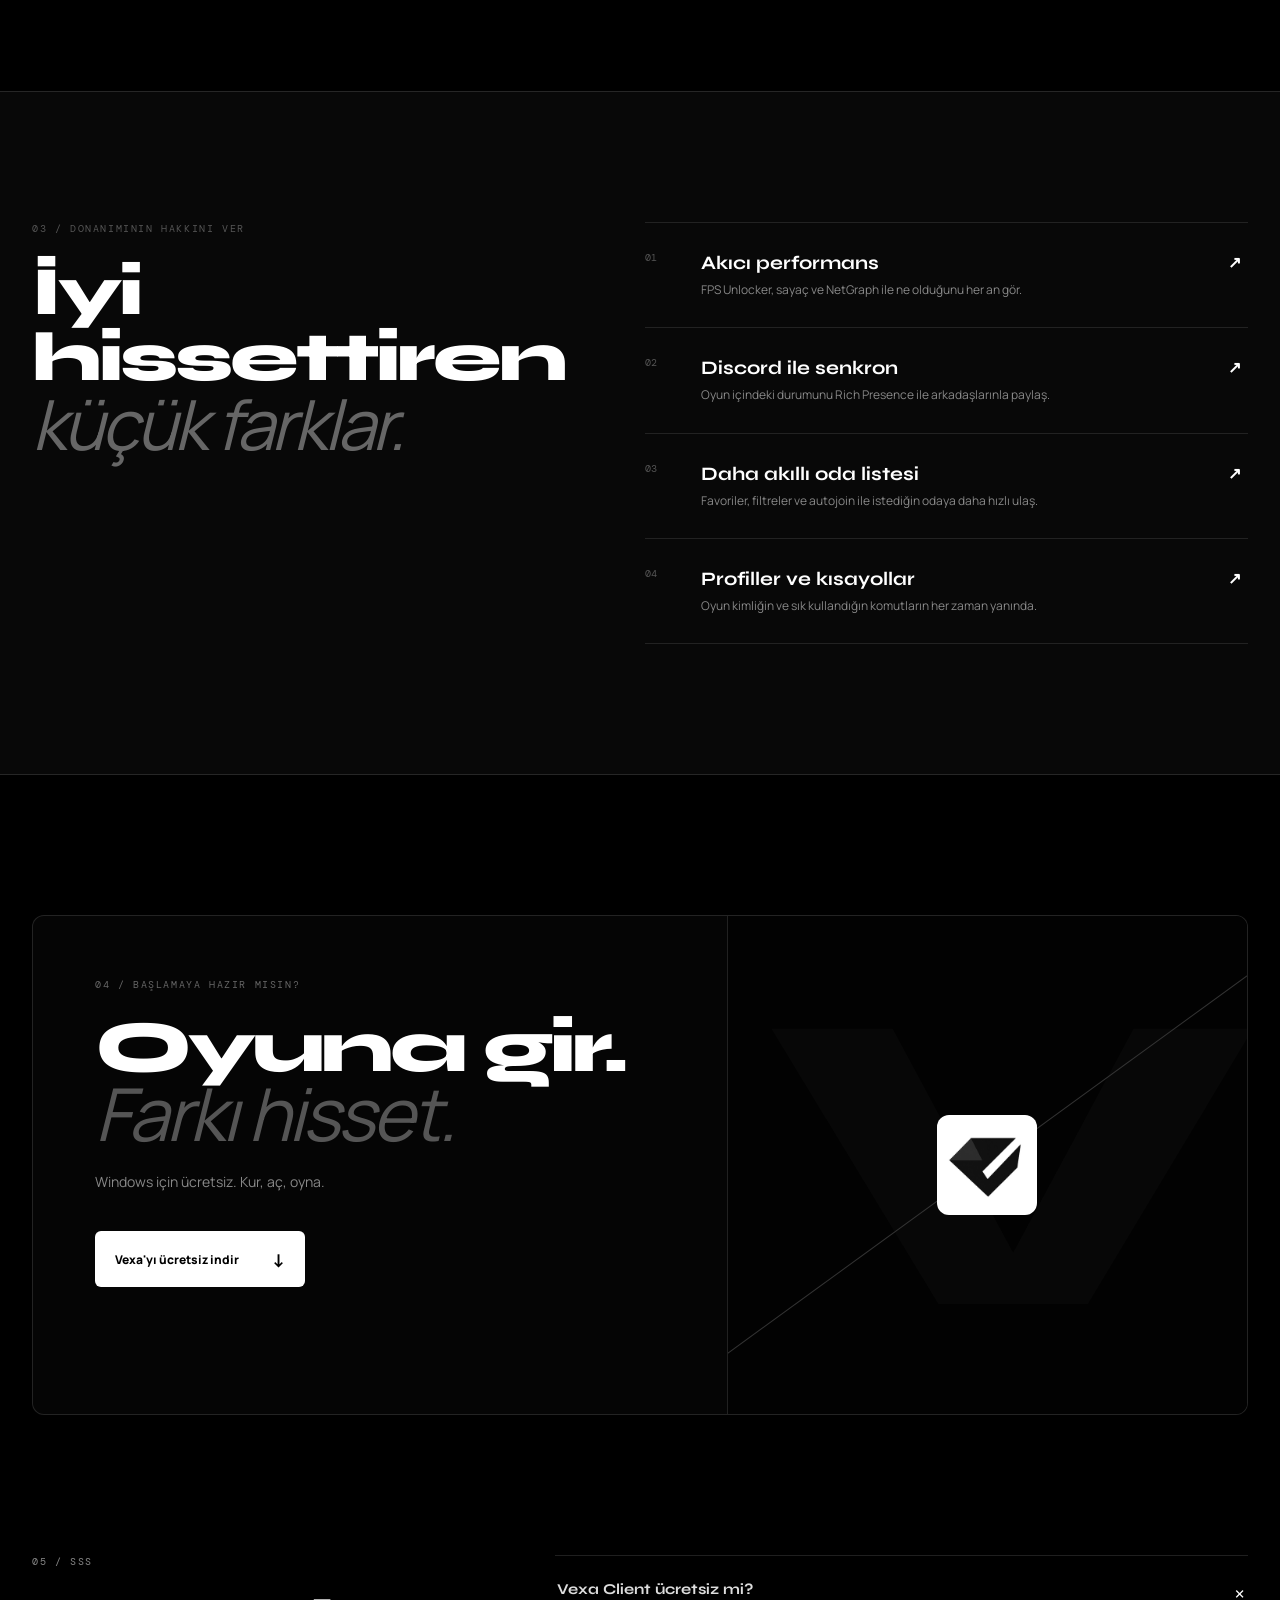
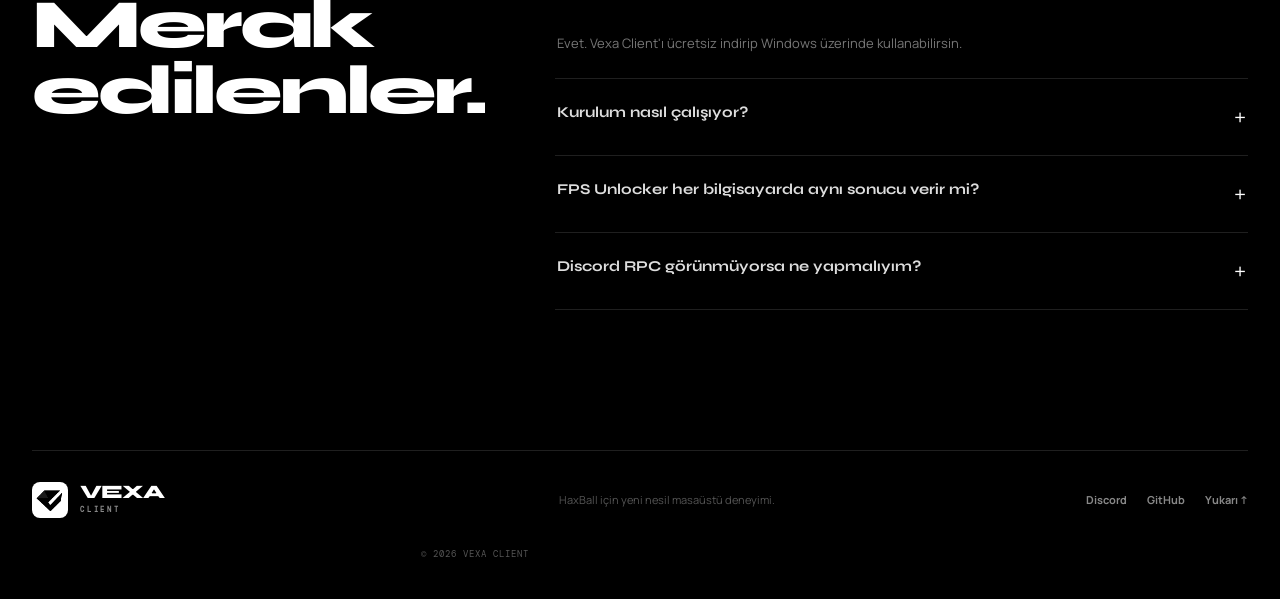
==== commit a3917727: "Add files via upload" ====
--- a/index.html
+++ b/index.html
@@ -1,272 +1,270 @@
-<!DOCTYPE html>
+<!doctype html>
 <html lang="tr">
 <head>
-    <meta charset="UTF-8">
-    <meta name="viewport" content="width=device-width, initial-scale=1.0">
-    <title>Vexa Client | HaxBall Client, Launcher ve FPS Unlocker</title>
-    <meta name="description" content="Vexa Client; HaxBall için modern Windows launcher, FPS unlocker, Discord RPC, özel arayüz, profil sistemi ve otomatik güncelleme sunar.">
-    <meta name="keywords" content="haxball client, haxball client indir, haxball fps unlocker, haxball launcher, vexa client, discord rpc haxball">
-    <meta name="author" content="Vexa Client">
-    <meta name="robots" content="index, follow, max-image-preview:large">
-    <meta name="theme-color" content="#0c1614">
-    <meta property="og:title" content="Vexa Client - HaxBall Client İndir">
-    <meta property="og:description" content="HaxBall için profesyonel Windows launcher, FPS unlocker, Discord RPC ve otomatik güncelleme sistemi.">
-    <meta property="og:type" content="website">
-    <meta property="og:url" content="https://vexa-client.github.io/">
-    <meta property="og:image" content="https://vexa-client.github.io/assets/logo.png">
-    <meta name="twitter:card" content="summary_large_image">
-    <meta name="twitter:title" content="Vexa Client - HaxBall Client">
-    <meta name="twitter:description" content="HaxBall için modern Windows client ve launcher.">
-    <meta name="twitter:image" content="https://vexa-client.github.io/assets/logo.png">
-    <link rel="canonical" href="https://vexa-client.github.io/">
-    <link rel="sitemap" type="application/xml" href="/sitemap.xml">
+    <meta charset="utf-8">
+    <meta name="viewport" content="width=device-width,initial-scale=1">
+    <title>Vexa Client — HaxBall, yeniden tasarlandı.</title>
+    <meta name="description" content="HaxBall için hızlı, kişisel ve kusursuz bir masaüstü deneyimi.">
+    <meta name="theme-color" content="#000000">
     <link rel="preconnect" href="https://fonts.googleapis.com">
     <link rel="preconnect" href="https://fonts.gstatic.com" crossorigin>
-    <link href="https://fonts.googleapis.com/css2?family=Manrope:wght@500;600;700;800&family=Space+Grotesk:wght@600;700&display=swap" rel="stylesheet">
+    <link href="https://fonts.googleapis.com/css2?family=DM+Mono&family=Manrope:wght@400;500;600;700;800&family=Syne:wght@600;700;800&display=swap" rel="stylesheet">
     <link rel="stylesheet" href="css/style.css">
-    <link rel="icon" type="image/png" href="assets/logo.png">
-    <script type="application/ld+json">
-    {
-        "@context": "https://schema.org",
-        "@type": "SoftwareApplication",
-        "name": "Vexa Client",
-        "alternateName": "Vexa HaxBall Client",
-        "applicationCategory": "GameApplication",
-        "operatingSystem": "Windows",
-        "url": "https://vexa-client.github.io/",
-        "downloadUrl": "https://github.com/vexa-client/vexa/releases/latest",
-        "softwareVersion": "1.2.3",
-        "description": "HaxBall için Windows launcher, FPS unlocker, Discord RPC, özel arayüz ve otomatik güncelleme destekli masaüstü client.",
-        "publisher": {
-            "@type": "Organization",
-            "name": "Vexa Client",
-            "url": "https://vexa-client.github.io/"
-        },
-        "offers": {
-            "@type": "Offer",
-            "price": "0",
-            "priceCurrency": "USD"
-        }
-    }
-    </script>
+    <link rel="icon" href="assets/logo.png">
 </head>
 <body>
-    <div class="page-noise" aria-hidden="true"></div>
-
+    <div class="ambient a"></div>
+    <div class="ambient b"></div>
+    <div class="grain"></div>
     <header class="site-header">
-        <a class="brand" href="/" aria-label="Vexa Client ana sayfa">
-            <img src="assets/logo.png" alt="Vexa Client logosu" class="brand-mark">
-            <span class="brand-copy"><strong>Vexa</strong><small>Client</small></span>
+        <a class="brand" href="#top">
+            <img src="assets/logo.png" alt="Vexa">
+            <span>VEXA<small>CLIENT</small></span>
         </a>
-
-        <button class="nav-toggle" type="button" aria-label="Menüyü aç" aria-expanded="false">
-            <span></span><span></span>
+        <button class="nav-toggle" aria-label="Menüyü aç" aria-expanded="false">
+            <i></i><i></i>
         </button>
-
-        <nav class="header-links" aria-label="Ana bağlantılar">
-            <div class="live-users-badge" id="liveUsersBadge" hidden>
-                <span class="pulsing-dot"></span>
-                <strong id="liveUsersCount">0</strong>
-                <span>aktif</span>
-            </div>
-            <a href="#screenshots">Görüntüler</a>
+        <nav class="header-links">
+            <a href="#experience">Deneyim</a>
             <a href="#features">Özellikler</a>
-            <a href="#download">İndir</a>
+            <a href="#showcase">Görünüm</a>
             <a href="#faq">SSS</a>
             <a href="/discord">Discord</a>
-            <a href="https://github.com/vexa-client/vexa" target="_blank" rel="noreferrer">GitHub</a>
+            <a class="nav-download" href="#download">İndir <b>↗</b></a>
         </nav>
     </header>
-
-    <main>
-        <section class="hero" id="top">
+    
+    <main id="top">
+        <section class="hero">
             <div class="hero-copy">
-                <p class="eyebrow">HaxBall için modern Windows client</p>
-                <h1>Daha akıcı, daha düzenli, daha hızlı bir HaxBall deneyimi.</h1>
-                <p class="hero-text">
-                    Vexa Client; launcher, otomatik güncelleme, FPS araçları, Discord Rich Presence,
-                    profil sistemi, özel arka planlar ve geliştirilmiş oda tarayıcısını tek masaüstü uygulamasında toplar.
-                </p>
-
-                <div class="hero-actions" id="download">
-                    <a id="downloadButton" class="btn-primary is-loading" href="https://github.com/vexa-client/vexa/releases/latest" target="_blank" rel="noreferrer">
-                        Son sürümü indir
+                <div class="status">
+                    <span></span> WINDOWS İÇİN HAZIR <em id="liveUsersBadge" hidden><b id="liveUsersCount">0</b> AKTİF</em>
+                </div>
+                <h1>HaxBall,<br><i>akışına</i> bırak.</h1>
+                <p>Oyununu hızlandıran, alanını kişiselleştiren ve her detayı sana bırakan yeni nesil masaüstü client.</p>
+                <div class="actions" id="download">
+                    <a id="downloadButton" class="button primary is-loading" href="https://github.com/vexa-client/vexa/releases/latest" target="_blank" rel="noreferrer">
+                        Vexa'yı indir <span>↓</span>
                     </a>
-                    <a class="btn-secondary" href="https://github.com/vexa-client/vexa/releases/latest" target="_blank" rel="noreferrer">
-                        Release notları
-                    </a>
-                </div>
-
-                <div class="release-card">
-                    <span>Son release</span>
-                    <strong id="releaseVersion">v1.2.3</strong>
-                    <p id="releaseDate">GitHub release bilgisi yükleniyor.</p>
-                    <small id="downloadStatus">Setup dosyası otomatik seçilecek.</small>
-                </div>
-            </div>
-
-            <div class="hero-visual" aria-label="Vexa Client arayüz önizlemesi">
-                <div class="desktop-window launcher-window">
-                    <div class="window-top"><span></span><span></span><span></span></div>
-                    <div class="launcher-body">
-                        <div class="launcher-status">
-                            <img src="assets/logo.png" alt="" aria-hidden="true">
-                            <div><strong>Vexa Launcher</strong><small id="launcherReleaseStatus">Sürüm bilgisi alınıyor...</small></div>
+                    <a class="link" href="#showcase">Arayüzü keşfet <span>→</span></a>
+                </div>
+                <div class="release">
+                    <span>EN SON SÜRÜM</span>
+                    <strong id="releaseVersion">V1.2.3</strong>
+                    <i></i>
+                    <p id="releaseDate">Sürüm bilgisi yükleniyor.</p>
+                </div>
+            </div>
+            <div class="stage">
+                <div class="orbit x"></div>
+                <div class="orbit y"></div>
+                <div class="launcher">
+                    <div class="bar">
+                        <span></span><span></span><span></span>
+                        <b>VEXA LAUNCHER</b>
+                        <i>×</i>
+                    </div>
+                    <div class="screen">
+                        <div class="welcome">
+                            <img src="assets/logo.png" alt="">
+                            <div>
+                                <small>WELCOME BACK</small>
+                                <strong>Ready to play?</strong>
+                            </div>
+                            <em>ONLINE</em>
                         </div>
-                        <div class="progress-shell"><span style="width: 86%"></span></div>
-                        <div class="launcher-grid">
-                            <span>FPS Unlocker</span><span>Discord RPC</span><span>Auto Update</span>
+                        <div class="launch-copy">
+                            HAXBALL<br><b>REIMAGINED.</b>
+                            <div class="lines"><i></i><i></i><i></i></div>
                         </div>
-                    </div>
-                </div>
-
-                <div class="desktop-window room-window">
-                    <div class="client-bar">
-                        <strong>Room Browser</strong>
-                        <span>461 players</span>
-                    </div>
-                    <div class="room-search"></div>
-                    <div class="room-list">
-                        <span class="active"></span><span></span><span></span><span></span><span></span>
-                    </div>
-                    <aside>
-                        <button>Join Room</button>
-                        <button>Favorite</button>
-                        <button>Settings</button>
-                    </aside>
-                </div>
-            </div>
-        </section>
-
-        <section class="metrics" aria-label="Vexa öne çıkanlar">
-            <article><strong>240+</strong><span>FPS hedefi</span></article>
-            <article><strong>1 tık</strong><span>kurulum ve güncelleme</span></article>
-            <article><strong>RPC</strong><span>Discord durum entegrasyonu</span></article>
-            <article><strong>Profil</strong><span>kişisel ayar yönetimi</span></article>
-        </section>
-
-        <section class="section screenshots" id="screenshots">
-            <div class="section-heading">
-                <p class="eyebrow">Ekran görüntüleri</p>
-                <h2>Client’ın en önemli bölümleri tek bakışta.</h2>
-                <p>Gerçek uygulama akışını temsil eden temiz önizlemeler: launcher, oda tarayıcı ve ayarlar paneli.</p>
-            </div>
-
-            <div class="screenshot-grid real-shots">
-                <figure class="shot-card shot-wide" data-anime>
-                    <a class="shot-frame" href="assets/screenshots/launcher-home.png">
-                        <img src="assets/screenshots/launcher-home.png" alt="Vexa Launcher ana ekranı" loading="lazy">
-                    </a>
-                    <figcaption><strong>Launcher</strong><span>Güncelleme durumu, yama notları, profil ve tek tıkla başlatma akışı.</span></figcaption>
+                        <div class="launch-foot">
+                            <div>
+                                <small>LATEST BUILD</small>
+                                <strong id="launcherReleaseStatus">V1.2.3 · STABLE</strong>
+                            </div>
+                            <button>OYNA <span>→</span></button>
+                        </div>
+                    </div>
+                </div>
+                <div class="tag one">
+                    <b>240</b>
+                    <small>FPS HEDEFİ</small>
+                </div>
+                <div class="tag two">
+                    <b>●</b>
+                    <small>HIZLI BAĞLANTI</small>
+                </div>
+            </div>
+        </section>
+
+        <section class="ticker">
+            <div>
+                <span>FPS UNLOCKER</span><i>—</i>
+                <span>DISCORD RPC</span><i>—</i>
+                <span>OTOMATİK GÜNCELLEME</span><i>—</i>
+                <span>KİŞİSEL PROFİLLER</span><i>—</i>
+                <span>FPS UNLOCKER</span><i>—</i>
+                <span>DISCORD RPC</span>
+            </div>
+        </section>
+
+        <section class="intro section" id="experience">
+            <p class="kicker">01 / NEDEN VEXA?</p>
+            <div class="intro-head">
+                <h2>Oyunun etrafındaki<br>her şey, <i>daha iyi.</i></h2>
+                <p>Vexa, yalnızca HaxBall'ı açan bir launcher değil. Performans, görünüm ve kontrolü tek, sakin bir deneyimde buluşturur.</p>
+            </div>
+            <div class="values">
+                <article>
+                    <b>01</b>
+                    <span>↗</span>
+                    <h3>Hız için tasarlandı</h3>
+                    <p>FPS araçları, NetGraph ve düşük gecikme odaklı seçenekler bir arada.</p>
+                </article>
+                <article>
+                    <b>02</b>
+                    <span>●</span>
+                    <h3>Tamamen senin</h3>
+                    <p>Profilinden avatarına, arka plandan kısayollarına kadar kişiselleştir.</p>
+                </article>
+                <article>
+                    <b>03</b>
+                    <span>◌</span>
+                    <h3>Her zaman güncel</h3>
+                    <p>Tek kurulum. Vexa yeni sürümleri senin yerine indirip hazırlar.</p>
+                </article>
+            </div>
+        </section>
+
+        <section class="showcase section" id="showcase">
+            <div class="show-head">
+                <p class="kicker">02 / ARAYÜZ</p>
+                <h2>Her ekran,<br><i>oyunun bir parçası.</i></h2>
+                <p>Oda listenden ayarlarına kadar, akışı bölmeyen ama fark yaratan detaylar.</p>
+            </div>
+            <figure class="shot wide">
+                <img src="assets/screenshots/room-browser.png" alt="Vexa Client oda tarayıcısı" loading="lazy">
+                <figcaption>
+                    <span>01</span>
+                    <b>Room Browser</b>
+                    <small>Odaları bul, filtrele ve favorilerine anında dön.</small>
+                </figcaption>
+            </figure>
+            <div class="shots">
+                <figure class="shot">
+                    <img src="assets/screenshots/settings-general.png" alt="Vexa ayarları" loading="lazy">
+                    <figcaption>
+                        <span>02</span>
+                        <b>Kontrol sende</b>
+                    </figcaption>
                 </figure>
-
-                <figure class="shot-card shot-wide" data-anime>
-                    <a class="shot-frame" href="assets/screenshots/room-browser.png">
-                        <img src="assets/screenshots/room-browser.png" alt="Vexa Client room browser ekranı" loading="lazy">
-                    </a>
-                    <figcaption><strong>Room Browser</strong><span>Filtreler, favoriler, autojoin, HaxAllTool kontrolleri ve okunabilir oda listesi.</span></figcaption>
+                <figure class="shot">
+                    <img src="assets/screenshots/backgrounds.png" alt="Vexa arka planları" loading="lazy">
+                    <figcaption>
+                        <span>03</span>
+                        <b>Kendi alanın</b>
+                    </figcaption>
                 </figure>
-
-                <figure class="shot-card" data-anime>
-                    <a class="shot-frame" href="assets/screenshots/settings-general.png">
-                        <img src="assets/screenshots/settings-general.png" alt="Vexa Client genel ayarlar ekranı" loading="lazy">
-                    </a>
-                    <figcaption><strong>Genel Ayarlar</strong><span>FPS Unlocker, Discord RPC, ping booster ve NetGraph kontrolleri.</span></figcaption>
-                </figure>
-
-                <figure class="shot-card" data-anime>
-                    <a class="shot-frame" href="assets/screenshots/backgrounds.png">
-                        <img src="assets/screenshots/backgrounds.png" alt="Vexa Client arka plan ayarları" loading="lazy">
-                    </a>
-                    <figcaption><strong>Arka Planlar</strong><span>Hazır arka planlar, özel görsel yükleme ve kayıtlı seçimler.</span></figcaption>
-                </figure>
-
-                <figure class="shot-card" data-anime>
-                    <a class="shot-frame" href="assets/screenshots/avatar.png">
-                        <img src="assets/screenshots/avatar.png" alt="Vexa Client avatar animasyon ayarları" loading="lazy">
-                    </a>
-                    <figcaption><strong>Avatar</strong><span>Döngü animasyonu, hazır şablonlar, özel kareler ve hız ayarı.</span></figcaption>
-                </figure>
-
-                <figure class="shot-card" data-anime>
-                    <a class="shot-frame" href="assets/screenshots/shortcuts.png">
-                        <img src="assets/screenshots/shortcuts.png" alt="Vexa Client sohbet kısayolları" loading="lazy">
-                    </a>
-                    <figcaption><strong>Kısayollar</strong><span>Sohbet mesajlarını hızlı genişleten kişisel kısa komutlar.</span></figcaption>
-                </figure>
-
-                <figure class="shot-card" data-anime>
-                    <a class="shot-frame" href="assets/screenshots/launcher-update.png">
-                        <img src="assets/screenshots/launcher-update.png" alt="Vexa Launcher güncelleme indirme ekranı" loading="lazy">
-                    </a>
-                    <figcaption><strong>Güncelleme</strong><span>Launcher indirme ilerlemesi ve otomatik client paket kurulumu.</span></figcaption>
-                </figure>
-
-                <figure class="shot-card" data-anime>
-                    <a class="shot-frame" href="assets/screenshots/client-header.png">
-                        <img src="assets/screenshots/client-header.png" alt="Vexa Client üst bar" loading="lazy">
-                    </a>
-                    <figcaption><strong>Üst Bar</strong><span>Oda linki, giriş, profil seçimi ve ayarlar kısayolu.</span></figcaption>
-                </figure>
-            </div>
-        </section>
-
-        <section class="section feature-section" id="features">
-            <div class="section-heading">
-                <p class="eyebrow">Özellikler</p>
-                <h2>Oyuna girerken değil, oynarken fark ettiren detaylar.</h2>
-            </div>
-
-            <div class="feature-grid">
-                <article data-anime><span>01</span><h3>FPS ve performans</h3><p>FPS unlocker, sayaç, NetGraph ve düşük gecikme odaklı Chromium ayarları.</p></article>
-                <article data-anime><span>02</span><h3>Otomatik güncelleme</h3><p>Launcher GitHub Releases üzerinden client paketini indirir, kurar ve güncel tutar.</p></article>
-                <article data-anime><span>03</span><h3>Discord RPC</h3><p>Launcher ve oyun içi durum bilgisini Discord üzerinde göstermek için Rich Presence desteği.</p></article>
-                <article data-anime><span>04</span><h3>Profil sistemi</h3><p>Nick, avatar, auth key, ülke ve kişisel oyun ayarlarını profillerde sakla.</p></article>
-                <article data-anime><span>05</span><h3>Özel arka planlar</h3><p>Görsel veya video arka planlar, geçmiş listesi ve maç sırasında performans koruması.</p></article>
-                <article data-anime><span>06</span><h3>HaxAllTool entegrasyonu</h3><p>Oda arama, favoriler, autojoin ve ek araçlarla daha pratik lobby kullanımı.</p></article>
-            </div>
-        </section>
-
-        <section class="section download-panel">
-            <div>
-                <p class="eyebrow">Kurulum</p>
-                <h2>Windows için indir, launcher gerisini halletsin.</h2>
-                <p>En güncel installer GitHub Releases üzerinden gelir. İlk açılışta client paketi kurulmamışsa launcher otomatik olarak `app.zip` indirip hazırlar.</p>
-            </div>
-            <div class="install-steps">
-                <article><strong>1</strong><span>Setup dosyasını indir</span></article>
-                <article><strong>2</strong><span>Launcher’ı kur ve aç</span></article>
-                <article><strong>3</strong><span>Oyna butonuyla client’ı başlat</span></article>
-            </div>
-        </section>
-
-        <section class="section faq" id="faq">
-            <div class="section-heading">
-                <p class="eyebrow">SSS</p>
-                <h2>Kısa cevaplar.</h2>
+            </div>
+        </section>
+
+        <section class="feature-band" id="features">
+            <div>
+                <p class="kicker">03 / DONANIMININ HAKKINI VER</p>
+                <h2>İyi hissettiren<br><i>küçük farklar.</i></h2>
+            </div>
+            <div class="features">
+                <article>
+                    <span>01</span>
+                    <div>
+                        <h3>Akıcı performans</h3>
+                        <p>FPS Unlocker, sayaç ve NetGraph ile ne olduğunu her an gör.</p>
+                    </div>
+                    <b>↗</b>
+                </article>
+                <article>
+                    <span>02</span>
+                    <div>
+                        <h3>Discord ile senkron</h3>
+                        <p>Oyun içindeki durumunu Rich Presence ile arkadaşlarınla paylaş.</p>
+                    </div>
+                    <b>↗</b>
+                </article>
+                <article>
+                    <span>03</span>
+                    <div>
+                        <h3>Daha akıllı oda listesi</h3>
+                        <p>Favoriler, filtreler ve autojoin ile istediğin odaya daha hızlı ulaş.</p>
+                    </div>
+                    <b>↗</b>
+                </article>
+                <article>
+                    <span>04</span>
+                    <div>
+                        <h3>Profiller ve kısayollar</h3>
+                        <p>Oyun kimliğin ve sık kullandığın komutların her zaman yanında.</p>
+                    </div>
+                    <b>↗</b>
+                </article>
+            </div>
+        </section>
+
+        <section class="download">
+            <div>
+                <p class="kicker">04 / BAŞLAMAYA HAZIR MISIN?</p>
+                <h2>Oyuna gir.<br><i>Farkı hisset.</i></h2>
+                <p>Windows için ücretsiz. Kur, aç, oyna.</p>
+                <a class="button dark" href="https://github.com/vexa-client/vexa/releases/latest" target="_blank" rel="noreferrer">
+                    Vexa'yı ücretsiz indir <span>↓</span>
+                </a>
+            </div>
+            <aside>
+                <img src="assets/logo.png" alt="">
+                <span>V</span><i></i>
+            </aside>
+        </section>
+
+        <section class="faq section" id="faq">
+            <div>
+                <p class="kicker">05 / SSS</p>
+                <h2>Merak edilenler.</h2>
             </div>
             <div class="faq-list">
-                <details open><summary>Launcher açılıyor ama Oyna butonu client'ı başlatmıyorsa ne kontrol edilmeli?</summary><p>Launcher'ın yanında kurulu `game/vexa-client.exe` dosyası olmalı. Dosya eksikse launcher yeniden `app.zip` indirip kurmalı; release içinde güncel `app.zip` bulunduğundan emin olun.</p></details>
-                <details><summary>Discord RPC neden görünmeyebilir?</summary><p>Discord masaüstü uygulaması açık olmalı, Vexa ayarlarında RPC kapalı olmamalı ve release build'i `DISCORD_CLIENT_ID` secret'ı ile alınmış olmalı. Secret eksikse client çalışır ama RPC aktifleşmez.</p></details>
-                <details><summary>Yeni sürüm yayınlandığında kullanıcılar ne indirir?</summary><p>Kullanıcı normalde sadece launcher installer'ı indirir. Launcher, yayınlanan `versions.json` ve GitHub Release asset'lerini kontrol ederek client paketini otomatik günceller.</p></details>
-                <details><summary>FPS unlocker her bilgisayarda aynı sonucu verir mi?</summary><p>Hayır. Sonuç monitör Hz değeri, ekran kartı, Chromium ayarları ve oyun içi yük durumuna göre değişir. Vexa hedef FPS'i yükseltir ama donanım sınırını aşamaz.</p></details>
-                <details><summary>Ayarlar ve profiller silinir mi?</summary><p>Normal güncellemede kullanıcı ayarları korunur. FPS, RPC, profil, avatar ve arka plan tercihleri Electron userData klasöründeki yerel config dosyasında tutulur.</p></details>
-                <details><summary>Windows bilinmeyen yayıncı uyarısı neden çıkar?</summary><p>Installer resmi kod imzalama sertifikasıyla imzalanmadığında Windows bu uyarıyı gösterebilir. Güvenli indirme için yalnızca bu siteyi veya GitHub Releases sayfasını kullanın.</p></details>
+                <details open>
+                    <summary>Vexa Client ücretsiz mi?<b>+</b></summary>
+                    <p>Evet. Vexa Client'ı ücretsiz indirip Windows üzerinde kullanabilirsin.</p>
+                </details>
+                <details>
+                    <summary>Kurulum nasıl çalışıyor?<b>+</b></summary>
+                    <p>Setup dosyasını bir kez indirirsin. Launcher gerekli paketleri kurar ve yeni sürümleri kontrol eder.</p>
+                </details>
+                <details>
+                    <summary>FPS Unlocker her bilgisayarda aynı sonucu verir mi?<b>+</b></summary>
+                    <p>Sonuç donanımına, monitör yenileme hızına ve oyun içi yüke bağlıdır.</p>
+                </details>
+                <details>
+                    <summary>Discord RPC görünmüyorsa ne yapmalıyım?<b>+</b></summary>
+                    <p>Discord masaüstü uygulamasının açık olduğundan ve Vexa ayarlarından RPC'nin etkin olduğundan emin ol.</p>
+                </details>
             </div>
         </section>
     </main>
-
-    <footer class="site-footer">
-        <div><strong>Vexa Client</strong><span>HaxBall için modern masaüstü deneyimi.</span></div>
-        <nav aria-label="Alt bağlantılar">
-            <a href="https://vexa-client.github.io/">Website</a>
-            <a href="https://github.com/vexa-client/vexa/releases/latest" target="_blank" rel="noreferrer">Download</a>
+    
+    <footer>
+        <a class="brand" href="#top">
+            <img src="assets/logo.png" alt="">
+            <span>VEXA<small>CLIENT</small></span>
+        </a>
+        <p>HaxBall için yeni nesil masaüstü deneyimi.</p>
+        <nav>
+            <a href="/discord">Discord</a>
             <a href="https://github.com/vexa-client/vexa" target="_blank" rel="noreferrer">GitHub</a>
-            <a href="/discord">Discord</a>
+            <a href="#top">Yukarı ↑</a>
         </nav>
+        <small>© 2026 VEXA CLIENT</small>
     </footer>
 
     <script src="js/app.js"></script>
     <script src="js/live-stats.js"></script>
 </body>
-</html>
+</html>
--- a/css/style.css
+++ b/css/style.css
@@ -1,74 +1,52 @@
 :root {
-    --bg: #07100f;
-    --bg-2: #0c1715;
-    --panel: rgba(16, 27, 25, 0.78);
-    --panel-strong: rgba(21, 35, 32, 0.94);
-    --line: rgba(222, 255, 238, 0.12);
-    --line-strong: rgba(222, 255, 238, 0.22);
-    --text: #f2fbf6;
-    --muted: #9fb1aa;
-    --soft: #d5e5de;
-    --green: #35e39d;
-    --green-dark: #0f9c72;
-    --amber: #f3b856;
-    --coral: #f06d61;
-    --blue: #7aa7ff;
-    --shadow: 0 28px 90px rgba(0, 0, 0, 0.45);
-    --radius: 8px;
+    --ink: #000000;
+    --paper: #ffffff;
+    --acid: #ffffff;
+    --line: rgba(255, 255, 255, 0.12);
+    --r: 12px; /* Köşeler biraz daha keskinleştirildi */
 }
 
 * { box-sizing: border-box; }
-
 html { scroll-behavior: smooth; }
 
 body {
     margin: 0;
-    min-height: 100vh;
-    color: var(--text);
-    background:
-        radial-gradient(circle at 14% 12%, rgba(53, 227, 157, 0.18), transparent 28rem),
-        radial-gradient(circle at 86% 18%, rgba(240, 109, 97, 0.13), transparent 30rem),
-        linear-gradient(135deg, #050908 0%, var(--bg) 42%, #10110d 100%);
-    font-family: "Manrope", system-ui, -apple-system, BlinkMacSystemFont, "Segoe UI", sans-serif;
+    background: var(--ink);
+    color: var(--paper);
+    font-family: Manrope, Arial, sans-serif;
     overflow-x: hidden;
 }
 
-body::before {
-    content: "";
+/* Renkleri alınmış, saf monokrom ambiyans */
+.ambient {
+    position: absolute;
+    border-radius: 50%;
+    filter: blur(120px);
+    pointer-events: none;
+}
+.a { width: 440px; height: 440px; background: rgba(255, 255, 255, 0.04); right: -180px; top: 90px; }
+.b { width: 500px; height: 500px; background: rgba(255, 255, 255, 0.03); left: -250px; top: 800px; }
+
+.grain {
     position: fixed;
     inset: 0;
-    z-index: -2;
-    background-image:
-        linear-gradient(rgba(255,255,255,0.035) 1px, transparent 1px),
-        linear-gradient(90deg, rgba(255,255,255,0.035) 1px, transparent 1px);
-    background-size: 54px 54px;
-    mask-image: linear-gradient(to bottom, #000 0%, transparent 78%);
-}
-
-.page-noise {
-    position: fixed;
-    inset: 0;
-    z-index: -1;
+    z-index: 5;
+    opacity: 0.04;
     pointer-events: none;
-    opacity: 0.18;
-    background-image: repeating-linear-gradient(0deg, rgba(255,255,255,0.08) 0 1px, transparent 1px 3px);
-    mix-blend-mode: overlay;
-}
-
-a { color: inherit; }
+    background-image: repeating-radial-gradient(#fff 0 1px, transparent 1px 3px);
+}
 
 .site-header {
-    position: sticky;
-    top: 0;
-    z-index: 20;
+    height: 84px;
     display: flex;
     align-items: center;
     justify-content: space-between;
-    gap: 24px;
-    padding: 16px clamp(18px, 4vw, 56px);
-    background: rgba(5, 12, 11, 0.78);
+    padding: 0 clamp(22px, 5vw, 76px);
     border-bottom: 1px solid var(--line);
-    backdrop-filter: blur(18px);
+    position: relative;
+    z-index: 8;
+    background: rgba(0, 0, 0, 0.7);
+    backdrop-filter: blur(20px);
 }
 
 .brand {
@@ -76,823 +54,402 @@
     align-items: center;
     gap: 12px;
     text-decoration: none;
-    min-width: max-content;
-}
-
-.brand-mark {
-    width: 42px;
-    height: 42px;
-    border-radius: var(--radius);
-    object-fit: cover;
-    box-shadow: 0 0 0 1px var(--line-strong), 0 10px 34px rgba(53, 227, 157, 0.16);
-}
-
-.brand-copy {
-    display: grid;
-    gap: 1px;
-    line-height: 1;
-}
-
-.brand-copy strong {
-    font-family: "Space Grotesk", sans-serif;
-    font-size: 21px;
-    letter-spacing: 0;
-}
-
-.brand-copy small {
-    color: var(--muted);
-    font-size: 10px;
-    font-weight: 800;
-    letter-spacing: 2.2px;
-    text-transform: uppercase;
-}
-
+    color: inherit;
+    font: 800 19px Syne;
+    letter-spacing: -1px;
+}
+.brand img { width: 36px; height: 36px; border-radius: 8px; filter: grayscale(100%) contrast(120%); }
+.brand span { display: grid; line-height: 0.76; }
+.brand small { font: 700 7px 'DM Mono'; letter-spacing: 2.8px; color: #888; margin-top: 6px; }
+
+.header-links { display: flex; align-items: center; gap: clamp(16px, 2.5vw, 36px); }
+.header-links a { font-size: 12px; color: #888; text-decoration: none; font-weight: 700; transition: 0.2s; }
+.header-links a:hover { color: var(--paper); }
+
+.nav-download {
+    border: 1px solid var(--line);
+    border-radius: 30px;
+    padding: 11px 18px;
+    color: var(--paper) !important;
+}
+.nav-download b { color: #888; margin-left: 5px; }
 .nav-toggle { display: none; }
 
-.header-links {
-    display: flex;
-    align-items: center;
-    gap: 8px;
-}
-
-.header-links a,
-.live-users-badge {
+.hero {
+    width: min(1380px, calc(100% - 64px));
+    min-height: 680px;
+    margin: auto;
+    display: grid;
+    grid-template-columns: 0.92fr 1.08fr;
+    align-items: center;
+    gap: 30px;
+    padding: 65px 0 70px;
+}
+
+.status, .kicker {
+    font: 10px 'DM Mono';
+    letter-spacing: 1.6px;
+    color: #888;
+    margin: 0 0 24px;
+}
+.status { display: flex; gap: 9px; align-items: center; }
+.status > span {
+    width: 6px;
+    height: 6px;
+    border-radius: 50%;
+    background: #fff;
+    box-shadow: 0 0 10px rgba(255, 255, 255, 0.8);
+}
+.status em { font-style: normal; color: #666; margin-left: 8px; }
+.status em b { color: #fff; }
+
+h1, h2, h3, p { margin-top: 0; }
+.hero h1, .download h2 {
+    font: 800 clamp(64px, 7.1vw, 112px)/0.9 Syne;
+    letter-spacing: -4px;
+    margin: 0 0 27px;
+}
+.hero h1 i, h2 i { font-family: Manrope; font-weight: 400; letter-spacing: -3px; color: #777; }
+
+.hero-copy > p {
+    max-width: 480px;
+    color: #888;
+    font-size: 16px;
+    line-height: 1.75;
+    margin-bottom: 40px;
+}
+
+.actions { display: flex; gap: 27px; align-items: center; }
+
+.button {
     display: inline-flex;
-    align-items: center;
-    min-height: 38px;
-    padding: 0 12px;
-    border: 1px solid transparent;
-    border-radius: var(--radius);
-    color: var(--muted);
-    font-size: 13px;
-    font-weight: 800;
+    gap: 25px;
+    align-items: center;
+    justify-content: space-between;
+    min-width: 210px;
+    padding: 16px 20px;
+    border-radius: 6px;
     text-decoration: none;
-    white-space: nowrap;
-}
-
-.header-links a:hover {
-    color: var(--text);
-    background: rgba(255, 255, 255, 0.055);
-    border-color: var(--line);
-}
-
-.live-users-badge {
-    gap: 7px;
-    color: var(--green);
-    background: rgba(53, 227, 157, 0.09);
-    border-color: rgba(53, 227, 157, 0.22);
-}
-
-.live-users-badge[hidden] { display: none; }
-
-.pulsing-dot {
-    width: 8px;
-    height: 8px;
-    border-radius: 999px;
-    background: var(--green);
-    box-shadow: 0 0 0 0 rgba(53, 227, 157, 0.55);
-    animation: pulse 1.8s infinite;
-}
-
-@keyframes pulse {
-    70% { box-shadow: 0 0 0 9px rgba(53, 227, 157, 0); }
-    100% { box-shadow: 0 0 0 0 rgba(53, 227, 157, 0); }
-}
-
-main,
-.site-footer {
-    width: min(1180px, calc(100% - 36px));
-    margin: 0 auto;
-}
-
-.hero {
-    display: grid;
-    grid-template-columns: minmax(0, 0.98fr) minmax(420px, 1.02fr);
-    gap: 44px;
-    align-items: center;
-    min-height: calc(100vh - 76px);
-    padding: 64px 0 42px;
-}
-
-.eyebrow {
-    margin: 0 0 14px;
-    color: var(--green);
-    font-size: 12px;
-    font-weight: 900;
-    letter-spacing: 2.4px;
-    text-transform: uppercase;
-}
-
-h1,
-h2,
-h3,
-p { margin-top: 0; }
-
-h1,
-h2,
-.shot-title {
-    font-family: "Space Grotesk", sans-serif;
-    letter-spacing: 0;
-}
-
-h1 {
-    max-width: 720px;
-    margin-bottom: 22px;
-    font-size: clamp(44px, 6.4vw, 82px);
-    line-height: 0.94;
-}
-
-.hero-text {
-    max-width: 650px;
-    color: var(--soft);
-    font-size: 18px;
-    line-height: 1.75;
-}
-
-.hero-actions {
-    display: flex;
-    flex-wrap: wrap;
-    gap: 12px;
-    margin-top: 32px;
-}
-
-.btn-primary,
-.btn-secondary {
-    display: inline-flex;
-    align-items: center;
-    justify-content: center;
-    min-height: 48px;
-    padding: 0 18px;
-    border-radius: var(--radius);
-    font-size: 14px;
-    font-weight: 900;
-    text-decoration: none;
-    transition: transform 160ms ease, border-color 160ms ease, background 160ms ease;
-}
-
-.btn-primary {
-    color: #03120d;
-    background: linear-gradient(135deg, var(--green), #96ffd2);
-    box-shadow: 0 16px 42px rgba(53, 227, 157, 0.25);
-}
-
-.btn-secondary {
-    color: var(--text);
-    background: rgba(255, 255, 255, 0.055);
-    border: 1px solid var(--line);
-}
-
-.btn-primary:hover,
-.btn-secondary:hover { transform: translateY(-2px); }
-
-.btn-primary.is-loading {
-    opacity: 0.72;
-    pointer-events: none;
-}
-
-.release-card {
-    display: grid;
-    gap: 4px;
-    width: min(480px, 100%);
-    margin-top: 20px;
-    padding: 16px;
-    border: 1px solid var(--line);
-    border-radius: var(--radius);
-    background: rgba(10, 20, 18, 0.66);
-}
-
-.release-card span,
-.release-card small,
-.release-card p {
-    color: var(--muted);
-    font-size: 13px;
-}
-
-.release-card strong {
-    font-size: 22px;
-}
-
-.release-card p { margin-bottom: 0; }
-
-.hero-visual {
-    position: relative;
-    min-height: 560px;
-}
-
-.desktop-window {
-    border: 1px solid var(--line-strong);
-    border-radius: 14px;
-    background: linear-gradient(180deg, rgba(21, 36, 33, 0.96), rgba(7, 13, 12, 0.92));
-    box-shadow: var(--shadow);
-    overflow: hidden;
-}
-
-.launcher-window {
-    width: 76%;
-    margin-left: auto;
-}
-
-.window-top {
-    display: flex;
-    gap: 7px;
-    padding: 14px 16px;
-    border-bottom: 1px solid var(--line);
-    background: rgba(0,0,0,0.22);
-}
-
-.window-top span {
-    width: 10px;
-    height: 10px;
-    border-radius: 50%;
-    background: #44514d;
-}
-
-.launcher-body { padding: 22px; }
-
-.launcher-status {
-    display: flex;
-    align-items: center;
-    gap: 14px;
-    margin-bottom: 26px;
-}
-
-.launcher-status img {
-    width: 48px;
-    height: 48px;
-    border-radius: var(--radius);
-}
-
-.launcher-status strong,
-.launcher-status small { display: block; }
-.launcher-status small { color: var(--green); font-weight: 800; }
-
-.progress-shell {
-    height: 12px;
-    overflow: hidden;
-    border-radius: 999px;
-    background: rgba(255,255,255,0.08);
-}
-
-.progress-shell span {
-    display: block;
-    height: 100%;
-    border-radius: inherit;
-    background: linear-gradient(90deg, var(--green), var(--amber));
-}
-
-.launcher-grid {
-    display: grid;
-    grid-template-columns: repeat(3, 1fr);
-    gap: 10px;
-    margin-top: 20px;
-}
-
-.launcher-grid span {
-    min-height: 54px;
-    display: grid;
-    place-items: center;
-    padding: 10px;
-    border-radius: var(--radius);
-    background: rgba(255,255,255,0.055);
-    color: var(--soft);
     font-size: 12px;
     font-weight: 800;
-    text-align: center;
-}
-
-.room-window {
+    transition: 0.3s;
+}
+.button:hover { transform: translateY(-2px); box-shadow: 0 10px 30px rgba(255,255,255,0.1); }
+.primary { background: var(--paper); color: var(--ink); }
+.button span { font-size: 18px; }
+
+.link { font-weight: 700; font-size: 12px; color: #aaa; text-decoration: none; transition: 0.2s;}
+.link:hover { color: #fff; }
+.link span { margin-left: 7px; color: #fff; font-size: 18px; }
+
+.release { display: flex; gap: 10px; align-items: center; margin-top: 54px; color: #666; font: 10px 'DM Mono'; letter-spacing: 1px; }
+.release strong { color: #fff; }
+.release i { height: 14px; width: 1px; background: #333; }
+.release p { margin: 0; }
+
+.stage { position: relative; min-height: 500px; display: grid; place-items: center; }
+.orbit { position: absolute; border: 1px solid rgba(255,255,255,0.05); border-radius: 50%; transform: rotate(-25deg); }
+.x { width: 570px; height: 250px; }
+.y { width: 410px; height: 550px; }
+
+.launcher {
+    z-index: 1;
+    width: min(590px, 100%);
+    padding: 9px;
+    border: 1px solid rgba(255,255,255,0.1);
+    border-radius: 11px;
+    background: #050505;
+    box-shadow: 22px 35px 90px rgba(0,0,0,0.9);
+    transform: rotate(-4deg);
+    transition: 0.4s;
+}
+.launcher:hover { transform: rotate(-1deg) translateY(-7px); }
+
+.bar {
+    height: 25px;
+    display: flex;
+    align-items: center;
+    gap: 6px;
+    padding: 0 8px;
+    color: #555;
+    font: 8px 'DM Mono';
+    letter-spacing: 1px;
+}
+.bar > span { width: 6px; height: 6px; border-radius: 50%; background: #333; }
+.bar > span:first-child { background: #fff; }
+.bar b { margin: auto; font-weight: 400; color: #777;}
+.bar i { font-style: normal; font-size: 15px; }
+
+.screen {
+    min-height: 340px;
+    padding: 28px;
+    background: linear-gradient(130deg, #111, #080808 54%, #0a0a0a);
+    border-radius: 6px;
+    border: 1px solid rgba(255,255,255,0.03);
+}
+
+.welcome { display: flex; gap: 11px; align-items: center; }
+.welcome img { width: 30px; height: 30px; border-radius: 7px; filter: grayscale(100%); }
+.welcome div { display: grid; gap: 2px; }
+.welcome small, .launch-foot small { font: 8px 'DM Mono'; color: #666; letter-spacing: 0.8px; }
+.welcome strong { font-size: 12px; color: #ddd; }
+.welcome em { font: 8px 'DM Mono'; color: #fff; font-style: normal; margin-left: auto; }
+
+.launch-copy {
+    position: relative;
+    height: 195px;
+    padding-top: 49px;
+    font: 700 35px/0.92 Syne;
+    color: #fff;
+    letter-spacing: -2px;
+}
+.launch-copy > b { color: #888; }
+
+.lines { position: absolute; right: -55px; top: 29px; transform: rotate(-22deg); display: grid; gap: 15px; opacity: 0.2; }
+.lines i { width: 205px; height: 1px; background: #fff; }
+.lines i:nth-child(2) { width: 132px; }
+.lines i:nth-child(3) { width: 250px; }
+
+.launch-foot {
+    border-top: 1px solid #222;
+    padding-top: 18px;
+    display: flex;
+    align-items: end;
+}
+.launch-foot div { display: grid; gap: 4px; }
+.launch-foot strong { font: 10px 'DM Mono'; color: #aaa; }
+.launch-foot button {
+    margin-left: auto;
+    border: 0;
+    border-radius: 4px;
+    padding: 11px 15px;
+    background: #fff;
+    font: 800 10px Manrope;
+    color: #000;
+    cursor: pointer;
+}
+.launch-foot button span { margin-left: 16px; font-size: 15px; }
+
+.tag {
     position: absolute;
-    left: 0;
-    right: 48px;
-    bottom: 12px;
-    display: grid;
-    grid-template-columns: 1fr 134px;
+    z-index: 2;
+    padding: 11px 15px;
+    background: #080808;
+    border: 1px solid #333;
+    box-shadow: 8px 8px 20px rgba(0,0,0,0.8);
+    display: grid;
+    gap: 3px;
+    border-radius: 4px;
+}
+.tag b { color: #fff; font: 700 22px Syne; }
+.tag small { font: 8px 'DM Mono'; letter-spacing: 1px; color: #777; }
+.one { right: 0; top: 55px; }
+.two { left: 20px; bottom: 52px; }
+.two b { font-size: 12px; }
+
+.ticker {
+    border-top: 1px solid var(--line);
+    border-bottom: 1px solid var(--line);
+    overflow: hidden;
+    background: #050505;
+    padding: 19px 0;
+    white-space: nowrap;
+}
+.ticker div { display: inline-flex; gap: 30px; align-items: center; animation: move 28s linear infinite; }
+.ticker span { font: 700 12px Syne; letter-spacing: 1px; color: #888; }
+.ticker i { font-style: normal; color: #333; }
+
+@keyframes move { to { transform: translateX(-25%); } }
+
+.section { width: min(1240px, calc(100% - 64px)); margin: auto; }
+
+.intro { padding: 150px 0; }
+.intro-head { display: grid; grid-template-columns: 1.2fr 0.6fr; gap: 80px; }
+.intro h2, .showcase h2, .feature-band h2, .faq h2 {
+    font: 800 clamp(42px, 5.4vw, 76px)/0.95 Syne;
+    letter-spacing: -3px;
+    margin: 0;
+}
+.intro-head p, .show-head > p { color: #888; line-height: 1.8; font-size: 15px; align-self: end; margin: 0; }
+
+.values { display: grid; grid-template-columns: repeat(3, 1fr); gap: 15px; margin-top: 65px; }
+.values article {
+    min-height: 250px;
+    padding: 24px;
+    border: 1px solid var(--line);
+    border-radius: var(--r);
+    background: #030303;
+    transition: 0.3s;
+}
+.values article:hover { border-color: rgba(255,255,255,0.3); background: #080808; }
+.values b { font: 10px 'DM Mono'; color: #555; }
+.values span { display: block; margin: 52px 0 22px; color: #fff; font: 35px Syne; }
+.values h3 { font: 700 19px Syne; margin-bottom: 9px; }
+.values p { margin: 0; color: #777; font-size: 12px; line-height: 1.7; }
+
+.showcase { padding: 35px 0 155px; }
+.show-head {
+    display: grid;
+    grid-template-columns: 1fr 1.1fr 0.7fr;
+    gap: 35px;
+    align-items: end;
+    margin-bottom: 45px;
+}
+.show-head .kicker { align-self: start; margin: 0; }
+
+.shot {
+    margin: 0;
+    padding: 9px;
+    border: 1px solid var(--line);
+    border-radius: var(--r);
+    background: #050505;
+}
+.shot img { display: block; width: 100%; aspect-ratio: 16/8.6; object-fit: cover; border-radius: 8px; filter: grayscale(100%); transition: 0.3s;}
+.shot img:hover { filter: grayscale(0%); }
+.shot figcaption { display: flex; align-items: center; gap: 15px; padding: 17px 9px 7px; }
+.shot figcaption span { font: 10px 'DM Mono'; color: #fff; }
+.shot figcaption b { font: 700 15px Syne; }
+.shot figcaption small { margin-left: auto; color: #555; font-size: 10px; }
+.shots { display: grid; grid-template-columns: 1fr 1fr; gap: 15px; margin-top: 15px; }
+
+.feature-band {
+    display: grid;
+    grid-template-columns: 0.85fr 1.15fr;
+    gap: 80px;
+    padding: 130px max(32px, calc((100vw - 1240px)/2));
+    background: #080808;
+    color: #fff;
+    border-top: 1px solid var(--line);
+    border-bottom: 1px solid var(--line);
+}
+.feature-band .kicker { color: #555; }
+.feature-band h2 i { color: #666; }
+
+.features { border-top: 1px solid #222; }
+.features article {
+    display: grid;
+    grid-template-columns: 40px 1fr 20px;
     gap: 16px;
-    padding: 18px;
-    transform: rotate(-1.2deg);
-}
-
-.client-bar,
-.room-search,
-.room-list { grid-column: 1; }
-
-.client-bar {
+    padding: 28px 0;
+    border-bottom: 1px solid #222;
+}
+.features span { font: 10px 'DM Mono'; color: #555; }
+.features h3 { font: 700 19px Syne; margin: 0 0 6px; }
+.features p { font-size: 12px; color: #888; line-height: 1.6; margin: 0; }
+.features > b { font-size: 20px; color: #555; }
+
+.download {
+    width: min(1240px, calc(100% - 64px));
+    min-height: 500px;
+    margin: 140px auto;
+    display: grid;
+    grid-template-columns: 1fr 0.75fr;
+    overflow: hidden;
+    border-radius: var(--r);
+    background: #050505;
+    color: #fff;
+    border: 1px solid var(--line);
+}
+.download > div { padding: 62px; }
+.download .kicker { color: #666; }
+.download h2 { font-size: clamp(50px, 5.7vw, 78px); letter-spacing: -4px; margin-bottom: 22px; }
+.download h2 i { color: #555; }
+.download > div > p:not(.kicker) { font-size: 14px; color: #888; margin-bottom: 40px; }
+.dark { background: #fff; color: #000; }
+
+.download aside {
+    position: relative;
+    display: grid;
+    place-items: center;
+    background: #020202;
+    overflow: hidden;
+    border-left: 1px solid var(--line);
+}
+.download aside img { position: absolute; width: 100px; border-radius: 12px; z-index: 1; filter: grayscale(100%); }
+.download aside span { font: 800 430px/0.7 Syne; color: rgba(255,255,255,0.02); transform: translateX(25px); }
+.download aside i { position: absolute; width: 150%; height: 1px; background: #333; transform: rotate(-36deg); }
+
+.faq { display: grid; grid-template-columns: 0.65fr 1.35fr; gap: 70px; padding-bottom: 140px; }
+.faq-list { border-top: 1px solid var(--line); }
+details { border-bottom: 1px solid var(--line); }
+summary {
     display: flex;
     justify-content: space-between;
-    gap: 12px;
-    color: var(--soft);
-    font-size: 14px;
-}
-
-.client-bar span { color: var(--muted); }
-
-.room-search {
-    height: 36px;
-    border-radius: var(--radius);
-    background: rgba(255,255,255,0.07);
-}
-
-.room-list {
-    display: grid;
-    gap: 9px;
-}
-
-.room-list span,
-.room-window aside button {
-    height: 30px;
-    border-radius: 6px;
-    background: rgba(255,255,255,0.09);
-}
-
-.room-list span.active {
-    border: 1px solid var(--green);
-    background: rgba(53, 227, 157, 0.18);
-}
-
-.room-window aside {
-    grid-column: 2;
-    grid-row: 1 / span 3;
-    display: grid;
-    align-content: start;
-    gap: 9px;
-    padding-left: 14px;
-    border-left: 1px solid var(--line);
-}
-
-.room-window aside button {
-    border: 1px solid var(--line);
-    color: var(--text);
-    font: inherit;
-    font-size: 12px;
-    font-weight: 900;
-}
-
-.metrics {
-    display: grid;
-    grid-template-columns: repeat(4, 1fr);
-    gap: 14px;
-    margin-bottom: 76px;
-}
-
-.metrics article,
-.feature-grid article,
-.shot-card,
-.download-panel,
-.faq details {
-    border: 1px solid var(--line);
-    border-radius: var(--radius);
-    background: var(--panel);
-    backdrop-filter: blur(14px);
-}
-
-.metrics article {
-    padding: 20px;
-}
-
-.metrics strong {
-    display: block;
-    margin-bottom: 4px;
-    font-family: "Space Grotesk", sans-serif;
-    font-size: 30px;
-}
-
-.metrics span,
-.section-heading p,
-.feature-grid p,
-.shot-card figcaption span,
-.download-panel p,
-.faq p,
-.site-footer span { color: var(--muted); }
-
-.section { padding: 50px 0; }
-
-.section-heading {
-    max-width: 720px;
-    margin-bottom: 28px;
-}
-
-h2 {
-    margin-bottom: 12px;
-    font-size: clamp(32px, 4.4vw, 54px);
-    line-height: 1.02;
-}
-
-.screenshot-grid {
-    display: grid;
-    grid-template-columns: repeat(6, 1fr);
-    gap: 16px;
-}
-
-.shot-card {
-    grid-column: span 2;
-    overflow: hidden;
-    margin: 0;
-    transition: transform 180ms ease, border-color 180ms ease, background 180ms ease;
-}
-
-.shot-card:hover {
-    transform: translateY(-3px);
-    border-color: rgba(53, 227, 157, 0.28);
-    background: rgba(18, 32, 29, 0.88);
-}
-
-.shot-wide { grid-column: span 3; }
-
-.shot-frame {
-    display: block;
-    aspect-ratio: 16 / 9;
-    margin: 14px;
-    border: 1px solid var(--line);
-    border-radius: var(--radius);
-    background: #07100f;
-    overflow: hidden;
-    text-decoration: none;
-}
-
-.shot-frame img {
-    display: block;
-    width: 100%;
-    height: 100%;
-    object-fit: cover;
-    transition: transform 260ms ease, filter 260ms ease;
-}
-
-.shot-card:hover .shot-frame img {
-    transform: scale(1.025);
-    filter: saturate(1.08) contrast(1.04);
-}
-
-.shot-card figcaption {
-    display: grid;
-    gap: 5px;
-    padding: 0 18px 18px;
-}
-
-.shot-card figcaption strong { font-size: 18px; }
-
-.feature-grid {
-    display: grid;
-    grid-template-columns: repeat(3, 1fr);
-    gap: 14px;
-}
-
-.feature-grid article {
-    min-height: 210px;
-    padding: 22px;
-}
-
-.feature-grid article span {
-    display: inline-grid;
-    place-items: center;
-    width: 36px;
-    height: 36px;
-    margin-bottom: 24px;
-    border-radius: var(--radius);
-    background: rgba(53, 227, 157, 0.12);
-    color: var(--green);
-    font-size: 13px;
-    font-weight: 900;
-}
-
-.feature-grid h3 {
-    margin-bottom: 10px;
-    font-size: 20px;
-}
-
-.feature-grid p,
-.download-panel p,
-.faq p { line-height: 1.65; }
-
-.download-panel {
-    display: grid;
-    grid-template-columns: 0.9fr 1.1fr;
-    gap: 26px;
-    align-items: center;
-    margin-top: 24px;
-    padding: 28px;
-    background:
-        linear-gradient(135deg, rgba(53, 227, 157, 0.14), transparent 42%),
-        var(--panel-strong);
-}
-
-.install-steps {
-    display: grid;
-    grid-template-columns: repeat(3, 1fr);
-    gap: 12px;
-}
-
-.install-steps article {
-    min-height: 130px;
-    padding: 18px;
-    border: 1px solid var(--line);
-    border-radius: var(--radius);
-    background: rgba(255,255,255,0.055);
-}
-
-.install-steps strong {
-    display: grid;
-    place-items: center;
-    width: 34px;
-    height: 34px;
-    margin-bottom: 18px;
-    border-radius: var(--radius);
-    background: var(--coral);
-}
-
-.install-steps span { color: var(--soft); font-weight: 800; }
-
-.faq-list {
-    display: grid;
-    gap: 10px;
-}
-
-.faq details {
-    overflow: hidden;
-    padding: 0;
-    transition: border-color 180ms ease, background 180ms ease, transform 180ms ease;
-}
-
-.faq details.is-open {
-    border-color: rgba(53, 227, 157, 0.34);
-    background: rgba(16, 27, 25, 0.9);
-}
-
-.faq summary {
-    display: flex;
-    align-items: center;
-    justify-content: space-between;
-    gap: 18px;
-    min-height: 64px;
-    padding: 18px 20px;
+    gap: 20px;
+    padding: 24px 2px;
     cursor: pointer;
-    font-weight: 900;
     list-style: none;
-}
-
-.faq summary::-webkit-details-marker { display: none; }
-
-.faq summary::after {
-    content: "+";
-    display: grid;
-    place-items: center;
-    flex: 0 0 30px;
-    width: 30px;
-    height: 30px;
-    border: 1px solid var(--line);
-    border-radius: 50%;
-    color: var(--green);
-    font-size: 20px;
-    line-height: 1;
-    transition: transform 220ms ease, background 220ms ease, color 220ms ease;
-}
-
-.faq details.is-open summary::after {
-    transform: rotate(45deg);
-    background: rgba(53, 227, 157, 0.14);
-    color: var(--text);
-}
-
-.faq-panel {
-    height: 0;
-    overflow: hidden;
-    opacity: 0;
-    transition: height 260ms ease, opacity 220ms ease;
-}
-
-.faq details.is-open .faq-panel { opacity: 1; }
-
-.faq p {
-    margin: 0;
-    padding: 0 20px 20px;
-}
-
-body.lightbox-open { overflow: hidden; }
-
-.image-lightbox {
-    position: fixed;
-    inset: 0;
-    z-index: 100;
-    display: grid;
-    place-items: center;
-    padding: 32px;
-    background: rgba(2, 7, 6, 0.82);
-    backdrop-filter: blur(18px);
-    opacity: 0;
-    pointer-events: none;
-    transition: opacity 180ms ease;
-}
-
-.image-lightbox.is-open {
-    opacity: 1;
-    pointer-events: auto;
-}
-
-.lightbox-panel {
-    width: min(1180px, 100%);
-    max-height: calc(100vh - 64px);
-    display: grid;
-    gap: 14px;
-    margin: 0;
-    transform: translateY(14px) scale(0.98);
-    transition: transform 220ms ease;
-}
-
-.image-lightbox.is-open .lightbox-panel {
-    transform: translateY(0) scale(1);
-}
-
-.lightbox-image {
-    display: block;
-    width: 100%;
-    max-height: calc(100vh - 160px);
-    object-fit: contain;
-    border: 1px solid var(--line-strong);
-    border-radius: var(--radius);
-    background: #050908;
-    box-shadow: var(--shadow);
-}
-
-.lightbox-caption {
-    display: flex;
-    flex-wrap: wrap;
-    align-items: center;
-    gap: 10px 14px;
-    color: var(--muted);
-    font-size: 14px;
-    line-height: 1.5;
-}
-
-.lightbox-caption strong {
-    color: var(--text);
-    font-size: 16px;
-}
-
-.lightbox-close {
-    position: fixed;
-    top: 20px;
-    right: 20px;
-    width: 44px;
-    height: 44px;
-    border: 1px solid var(--line);
-    border-radius: var(--radius);
-    background: rgba(16, 27, 25, 0.9);
-    color: var(--text);
-    font-size: 30px;
-    line-height: 1;
-    cursor: pointer;
-    transition: transform 160ms ease, background 160ms ease, border-color 160ms ease;
-}
-
-.lightbox-close:hover {
-    transform: translateY(-2px);
-    background: rgba(53, 227, 157, 0.16);
-    border-color: rgba(53, 227, 157, 0.34);
-}
-.site-footer {
-    display: flex;
-    justify-content: space-between;
-    gap: 24px;
-    padding: 34px 0 42px;
-    margin-top: 30px;
+    font: 700 15px Syne;
+    color: #ddd;
+}
+summary::-webkit-details-marker { display: none; }
+summary b { font: 400 21px Manrope; color: #fff; transition: 0.3s; }
+details[open] summary b { transform: rotate(45deg); }
+details p { margin: 0; padding: 0 2px 23px; color: #777; font-size: 13px; line-height: 1.75; }
+
+footer {
+    width: min(1240px, calc(100% - 64px));
+    margin: auto;
+    padding: 31px 0 39px;
     border-top: 1px solid var(--line);
-}
-
-.site-footer div {
-    display: grid;
-    gap: 4px;
-}
-
-.site-footer nav {
-    display: flex;
-    flex-wrap: wrap;
-    gap: 14px;
-    align-items: center;
-}
-
-.site-footer a {
-    color: var(--muted);
-    font-weight: 800;
-    text-decoration: none;
-}
-
-.site-footer a:hover { color: var(--text); }
-
-[data-anime] {
-    opacity: 0;
-    transform: translateY(18px);
-    transition: opacity 560ms ease, transform 560ms ease;
-}
-
-[data-anime].is-visible {
-    opacity: 1;
-    transform: translateY(0);
-}
-
-@media (max-width: 980px) {
-    .site-header { align-items: center; }
-
-    .nav-toggle {
-        display: inline-grid;
-        place-items: center;
-        gap: 5px;
-        width: 42px;
-        height: 42px;
+    display: grid;
+    grid-template-columns: 1fr 1fr auto;
+    align-items: center;
+    gap: 30px;
+}
+footer p, footer small { margin: 0; color: #555; font-size: 11px; }
+footer nav { display: flex; gap: 20px; }
+footer nav a { font-size: 11px; color: #888; text-decoration: none; font-weight: 700; transition: 0.2s;}
+footer nav a:hover { color: #fff; }
+footer > small { text-align: right; font: 9px 'DM Mono'; letter-spacing: 1px; }
+
+@media (max-width: 800px) {
+    .site-header { height: 70px; padding: 0 20px; }
+    .nav-toggle { display: grid; gap: 5px; padding: 11px; border: 1px solid var(--line); background: none; border-radius: 7px; }
+    .nav-toggle i { width: 17px; height: 1px; background: #fff; }
+    .header-links {
+        display: none;
+        position: absolute;
+        left: 12px;
+        right: 12px;
+        top: 76px;
+        padding: 18px;
+        background: #050505;
         border: 1px solid var(--line);
-        border-radius: var(--radius);
-        background: rgba(255,255,255,0.055);
-    }
-
-    .nav-toggle span {
-        width: 18px;
-        height: 2px;
-        background: var(--text);
-    }
-
-    .header-links {
-        position: absolute;
-        left: 18px;
-        right: 18px;
-        top: calc(100% + 10px);
-        display: none;
+        border-radius: 12px;
         flex-direction: column;
         align-items: stretch;
-        padding: 12px;
-        border: 1px solid var(--line);
-        border-radius: var(--radius);
-        background: rgba(5, 12, 11, 0.96);
     }
-
     .site-header.is-open .header-links { display: flex; }
-
-    .hero,
-    .metrics,
-    .screenshot-grid,
-    .feature-grid,
-    .download-panel,
-    .install-steps {
-        grid-template-columns: 1fr;
-    }
-
-    .hero {
-        min-height: auto;
-        padding-top: 42px;
-    }
-
-    .hero-visual {
-        min-height: 520px;
-        order: -1;
-    }
-
-    .launcher-window { width: 92%; }
-    .room-window { right: 0; }
-    .shot-card,
-    .shot-wide { grid-column: 1 / -1; }
-}
-
-@media (max-width: 620px) {
-    .image-lightbox { padding: 18px; }
-    .lightbox-close { top: 12px; right: 12px; }
-    .lightbox-image { max-height: calc(100vh - 150px); }
-
-    main,
-    .site-footer { width: min(100% - 24px, 1180px); }
-
-    h1 { font-size: 42px; }
-    h2 { font-size: 34px; }
-
-    .hero-actions,
-    .site-footer { flex-direction: column; }
-
-    .btn-primary,
-    .btn-secondary { width: 100%; }
-
-    .hero-visual { min-height: 430px; }
-
-    .launcher-window {
-        width: 100%;
-        margin: 0;
-    }
-
-    .room-window {
-        position: relative;
-        right: auto;
-        bottom: auto;
-        margin-top: 14px;
-        grid-template-columns: 1fr;
-        transform: none;
-    }
-
-    .room-window aside {
-        grid-column: 1;
-        grid-row: auto;
-        grid-template-columns: repeat(3, 1fr);
-        padding-left: 0;
-        border-left: 0;
-    }
-
-    .launcher-grid,
-    .preview-panel { grid-template-columns: 1fr; }
-
-    .shot-wide .shot-frame,
-    .shot-frame { min-height: 260px; }
-}
+    .hero { width: min(100% - 40px, 600px); display: block; padding: 70px 0; }
+    .hero h1 { letter-spacing: -3px; }
+    .stage { min-height: 370px; margin-top: 55px; }
+    .launcher { transform: none; }
+    .screen { min-height: 270px; }
+    .launch-copy { height: 140px; padding-top: 35px; }
+    .one { right: -7px; top: 10px; }
+    .two { left: -4px; bottom: 2px; }
+    .intro, .showcase { padding: 90px 0; }
+    .section { width: min(100% - 40px, 600px); }
+    .intro-head, .show-head, .feature-band, .faq { grid-template-columns: 1fr; gap: 25px; }
+    .values { grid-template-columns: 1fr; margin-top: 35px; }
+    .values article { min-height: 200px; }
+    .values span { margin: 30px 0 16px; }
+    .show-head { margin-bottom: 25px; }
+    .shots { grid-template-columns: 1fr; }
+    .shot figcaption small { display: none; }
+    .feature-band { padding: 80px 20px; }
+    .download { width: calc(100% - 40px); display: block; min-height: 0; margin: 80px auto; }
+    .download > div { padding: 42px 26px; }
+    .download aside { height: 250px; }
+    .download aside span { font-size: 270px; }
+    .faq { padding-bottom: 80px; }
+    footer { width: calc(100% - 40px); grid-template-columns: 1fr; gap: 18px; }
+    footer > small { text-align: left; }
+    .release { flex-wrap: wrap; }
+    .release i { display: none; }
+    .release p { width: 100%; }
+    .actions { gap: 18px; }
+    .button { min-width: 180px; }
+    .ticker { padding: 15px 0; }
+}
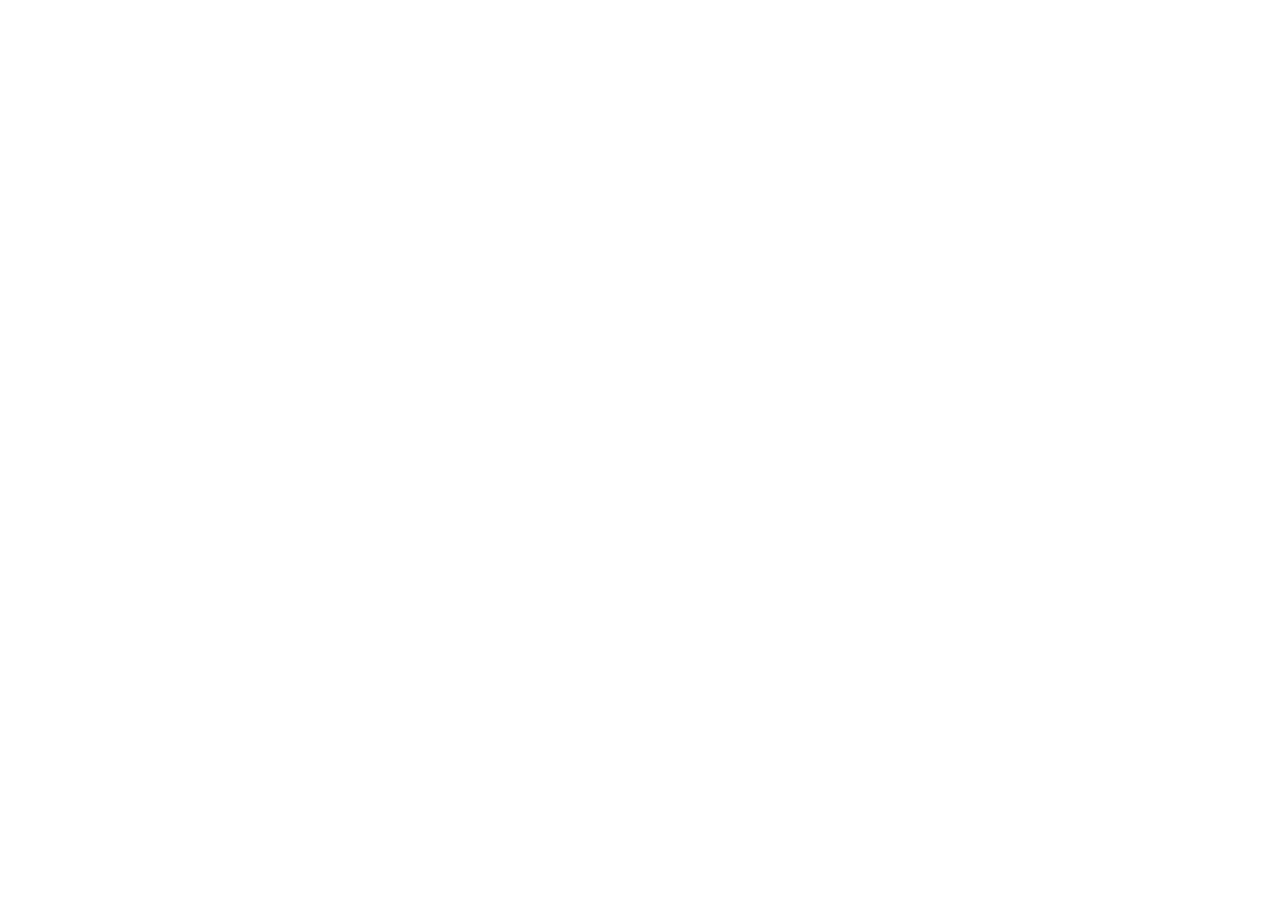
==== commit a1c04d16: "chore: preserve SEO meta and redirect traffic to vexaclient.com" ====
--- a/index.html
+++ b/index.html
@@ -6,265 +6,39 @@
     <title>Vexa Client — HaxBall, yeniden tasarlandı.</title>
     <meta name="description" content="HaxBall için hızlı, kişisel ve kusursuz bir masaüstü deneyimi.">
     <meta name="theme-color" content="#000000">
-    <link rel="preconnect" href="https://fonts.googleapis.com">
-    <link rel="preconnect" href="https://fonts.gstatic.com" crossorigin>
-    <link href="https://fonts.googleapis.com/css2?family=DM+Mono&family=Manrope:wght@400;500;600;700;800&family=Syne:wght@600;700;800&display=swap" rel="stylesheet">
-    <link rel="stylesheet" href="css/style.css">
+    <link rel="canonical" href="https://vexaclient.com/">
+    <meta http-equiv="refresh" content="0; url=https://vexaclient.com/">
     <link rel="icon" href="assets/logo.png">
+    <script>
+        window.location.replace("https://vexaclient.com/" + (window.location.hash || ""));
+    </script>
+    <style>
+        body {
+            margin: 0;
+            background: #000000;
+            color: #ffffff;
+            font-family: -apple-system, BlinkMacSystemFont, "Segoe UI", Roboto, sans-serif;
+            display: grid;
+            place-items: center;
+            min-height: 100vh;
+            text-align: center;
+        }
+        .container {
+            padding: 30px;
+        }
+        a {
+            color: #ffffff;
+            font-weight: 700;
+            text-decoration: underline;
+        }
+    </style>
 </head>
 <body>
-    <div class="ambient a"></div>
-    <div class="ambient b"></div>
-    <div class="grain"></div>
-    <header class="site-header">
-        <a class="brand" href="#top">
-            <img src="assets/logo.png" alt="Vexa">
-            <span>VEXA<small>CLIENT</small></span>
-        </a>
-        <button class="nav-toggle" aria-label="Menüyü aç" aria-expanded="false">
-            <i></i><i></i>
-        </button>
-        <nav class="header-links">
-            <a href="#experience">Deneyim</a>
-            <a href="#features">Özellikler</a>
-            <a href="#showcase">Görünüm</a>
-            <a href="#faq">SSS</a>
-            <a href="/discord">Discord</a>
-            <a class="nav-download" href="#download">İndir <b>↗</b></a>
-        </nav>
-    </header>
-    
-    <main id="top">
-        <section class="hero">
-            <div class="hero-copy">
-                <div class="status">
-                    <span></span> WINDOWS İÇİN HAZIR <em id="liveUsersBadge" hidden><b id="liveUsersCount">0</b> AKTİF</em>
-                </div>
-                <h1>HaxBall,<br><i>akışına</i> bırak.</h1>
-                <p>Oyununu hızlandıran, alanını kişiselleştiren ve her detayı sana bırakan yeni nesil masaüstü client.</p>
-                <div class="actions" id="download">
-                    <a id="downloadButton" class="button primary is-loading" href="https://github.com/vexa-client/vexa/releases/latest" target="_blank" rel="noreferrer">
-                        Vexa'yı indir <span>↓</span>
-                    </a>
-                    <a class="link" href="#showcase">Arayüzü keşfet <span>→</span></a>
-                </div>
-                <div class="release">
-                    <span>EN SON SÜRÜM</span>
-                    <strong id="releaseVersion">V1.2.3</strong>
-                    <i></i>
-                    <p id="releaseDate">Sürüm bilgisi yükleniyor.</p>
-                </div>
-            </div>
-            <div class="stage">
-                <div class="orbit x"></div>
-                <div class="orbit y"></div>
-                <div class="launcher">
-                    <div class="bar">
-                        <span></span><span></span><span></span>
-                        <b>VEXA LAUNCHER</b>
-                        <i>×</i>
-                    </div>
-                    <div class="screen">
-                        <div class="welcome">
-                            <img src="assets/logo.png" alt="">
-                            <div>
-                                <small>WELCOME BACK</small>
-                                <strong>Ready to play?</strong>
-                            </div>
-                            <em>ONLINE</em>
-                        </div>
-                        <div class="launch-copy">
-                            HAXBALL<br><b>REIMAGINED.</b>
-                            <div class="lines"><i></i><i></i><i></i></div>
-                        </div>
-                        <div class="launch-foot">
-                            <div>
-                                <small>LATEST BUILD</small>
-                                <strong id="launcherReleaseStatus">V1.2.3 · STABLE</strong>
-                            </div>
-                            <button>OYNA <span>→</span></button>
-                        </div>
-                    </div>
-                </div>
-                <div class="tag one">
-                    <b>240</b>
-                    <small>FPS HEDEFİ</small>
-                </div>
-                <div class="tag two">
-                    <b>●</b>
-                    <small>HIZLI BAĞLANTI</small>
-                </div>
-            </div>
-        </section>
-
-        <section class="ticker">
-            <div>
-                <span>FPS UNLOCKER</span><i>—</i>
-                <span>DISCORD RPC</span><i>—</i>
-                <span>OTOMATİK GÜNCELLEME</span><i>—</i>
-                <span>KİŞİSEL PROFİLLER</span><i>—</i>
-                <span>FPS UNLOCKER</span><i>—</i>
-                <span>DISCORD RPC</span>
-            </div>
-        </section>
-
-        <section class="intro section" id="experience">
-            <p class="kicker">01 / NEDEN VEXA?</p>
-            <div class="intro-head">
-                <h2>Oyunun etrafındaki<br>her şey, <i>daha iyi.</i></h2>
-                <p>Vexa, yalnızca HaxBall'ı açan bir launcher değil. Performans, görünüm ve kontrolü tek, sakin bir deneyimde buluşturur.</p>
-            </div>
-            <div class="values">
-                <article>
-                    <b>01</b>
-                    <span>↗</span>
-                    <h3>Hız için tasarlandı</h3>
-                    <p>FPS araçları, NetGraph ve düşük gecikme odaklı seçenekler bir arada.</p>
-                </article>
-                <article>
-                    <b>02</b>
-                    <span>●</span>
-                    <h3>Tamamen senin</h3>
-                    <p>Profilinden avatarına, arka plandan kısayollarına kadar kişiselleştir.</p>
-                </article>
-                <article>
-                    <b>03</b>
-                    <span>◌</span>
-                    <h3>Her zaman güncel</h3>
-                    <p>Tek kurulum. Vexa yeni sürümleri senin yerine indirip hazırlar.</p>
-                </article>
-            </div>
-        </section>
-
-        <section class="showcase section" id="showcase">
-            <div class="show-head">
-                <p class="kicker">02 / ARAYÜZ</p>
-                <h2>Her ekran,<br><i>oyunun bir parçası.</i></h2>
-                <p>Oda listenden ayarlarına kadar, akışı bölmeyen ama fark yaratan detaylar.</p>
-            </div>
-            <figure class="shot wide">
-                <img src="assets/screenshots/room-browser.png" alt="Vexa Client oda tarayıcısı" loading="lazy">
-                <figcaption>
-                    <span>01</span>
-                    <b>Room Browser</b>
-                    <small>Odaları bul, filtrele ve favorilerine anında dön.</small>
-                </figcaption>
-            </figure>
-            <div class="shots">
-                <figure class="shot">
-                    <img src="assets/screenshots/settings-general.png" alt="Vexa ayarları" loading="lazy">
-                    <figcaption>
-                        <span>02</span>
-                        <b>Kontrol sende</b>
-                    </figcaption>
-                </figure>
-                <figure class="shot">
-                    <img src="assets/screenshots/backgrounds.png" alt="Vexa arka planları" loading="lazy">
-                    <figcaption>
-                        <span>03</span>
-                        <b>Kendi alanın</b>
-                    </figcaption>
-                </figure>
-            </div>
-        </section>
-
-        <section class="feature-band" id="features">
-            <div>
-                <p class="kicker">03 / DONANIMININ HAKKINI VER</p>
-                <h2>İyi hissettiren<br><i>küçük farklar.</i></h2>
-            </div>
-            <div class="features">
-                <article>
-                    <span>01</span>
-                    <div>
-                        <h3>Akıcı performans</h3>
-                        <p>FPS Unlocker, sayaç ve NetGraph ile ne olduğunu her an gör.</p>
-                    </div>
-                    <b>↗</b>
-                </article>
-                <article>
-                    <span>02</span>
-                    <div>
-                        <h3>Discord ile senkron</h3>
-                        <p>Oyun içindeki durumunu Rich Presence ile arkadaşlarınla paylaş.</p>
-                    </div>
-                    <b>↗</b>
-                </article>
-                <article>
-                    <span>03</span>
-                    <div>
-                        <h3>Daha akıllı oda listesi</h3>
-                        <p>Favoriler, filtreler ve autojoin ile istediğin odaya daha hızlı ulaş.</p>
-                    </div>
-                    <b>↗</b>
-                </article>
-                <article>
-                    <span>04</span>
-                    <div>
-                        <h3>Profiller ve kısayollar</h3>
-                        <p>Oyun kimliğin ve sık kullandığın komutların her zaman yanında.</p>
-                    </div>
-                    <b>↗</b>
-                </article>
-            </div>
-        </section>
-
-        <section class="download">
-            <div>
-                <p class="kicker">04 / BAŞLAMAYA HAZIR MISIN?</p>
-                <h2>Oyuna gir.<br><i>Farkı hisset.</i></h2>
-                <p>Windows için ücretsiz. Kur, aç, oyna.</p>
-                <a class="button dark" href="https://github.com/vexa-client/vexa/releases/latest" target="_blank" rel="noreferrer">
-                    Vexa'yı ücretsiz indir <span>↓</span>
-                </a>
-            </div>
-            <aside>
-                <img src="assets/logo.png" alt="">
-                <span>V</span><i></i>
-            </aside>
-        </section>
-
-        <section class="faq section" id="faq">
-            <div>
-                <p class="kicker">05 / SSS</p>
-                <h2>Merak edilenler.</h2>
-            </div>
-            <div class="faq-list">
-                <details open>
-                    <summary>Vexa Client ücretsiz mi?<b>+</b></summary>
-                    <p>Evet. Vexa Client'ı ücretsiz indirip Windows üzerinde kullanabilirsin.</p>
-                </details>
-                <details>
-                    <summary>Kurulum nasıl çalışıyor?<b>+</b></summary>
-                    <p>Setup dosyasını bir kez indirirsin. Launcher gerekli paketleri kurar ve yeni sürümleri kontrol eder.</p>
-                </details>
-                <details>
-                    <summary>FPS Unlocker her bilgisayarda aynı sonucu verir mi?<b>+</b></summary>
-                    <p>Sonuç donanımına, monitör yenileme hızına ve oyun içi yüke bağlıdır.</p>
-                </details>
-                <details>
-                    <summary>Discord RPC görünmüyorsa ne yapmalıyım?<b>+</b></summary>
-                    <p>Discord masaüstü uygulamasının açık olduğundan ve Vexa ayarlarından RPC'nin etkin olduğundan emin ol.</p>
-                </details>
-            </div>
-        </section>
-    </main>
-    
-    <footer>
-        <a class="brand" href="#top">
-            <img src="assets/logo.png" alt="">
-            <span>VEXA<small>CLIENT</small></span>
-        </a>
-        <p>HaxBall için yeni nesil masaüstü deneyimi.</p>
-        <nav>
-            <a href="/discord">Discord</a>
-            <a href="https://github.com/vexa-client/vexa" target="_blank" rel="noreferrer">GitHub</a>
-            <a href="#top">Yukarı ↑</a>
-        </nav>
-        <small>© 2026 VEXA CLIENT</small>
-    </footer>
-
-    <script src="js/app.js"></script>
-    <script src="js/live-stats.js"></script>
+    <div class="container">
+        <img src="assets/logo.png" alt="Vexa" width="64" height="64" style="margin-bottom: 20px; filter: grayscale(100%);">
+        <h2>Vexa Client</h2>
+        <p>Yönlendiriliyorsunuz... / Redirecting...</p>
+        <p><a href="https://vexaclient.com/">vexaclient.com adresine gitmek için tıklayın</a></p>
+    </div>
 </body>
 </html>
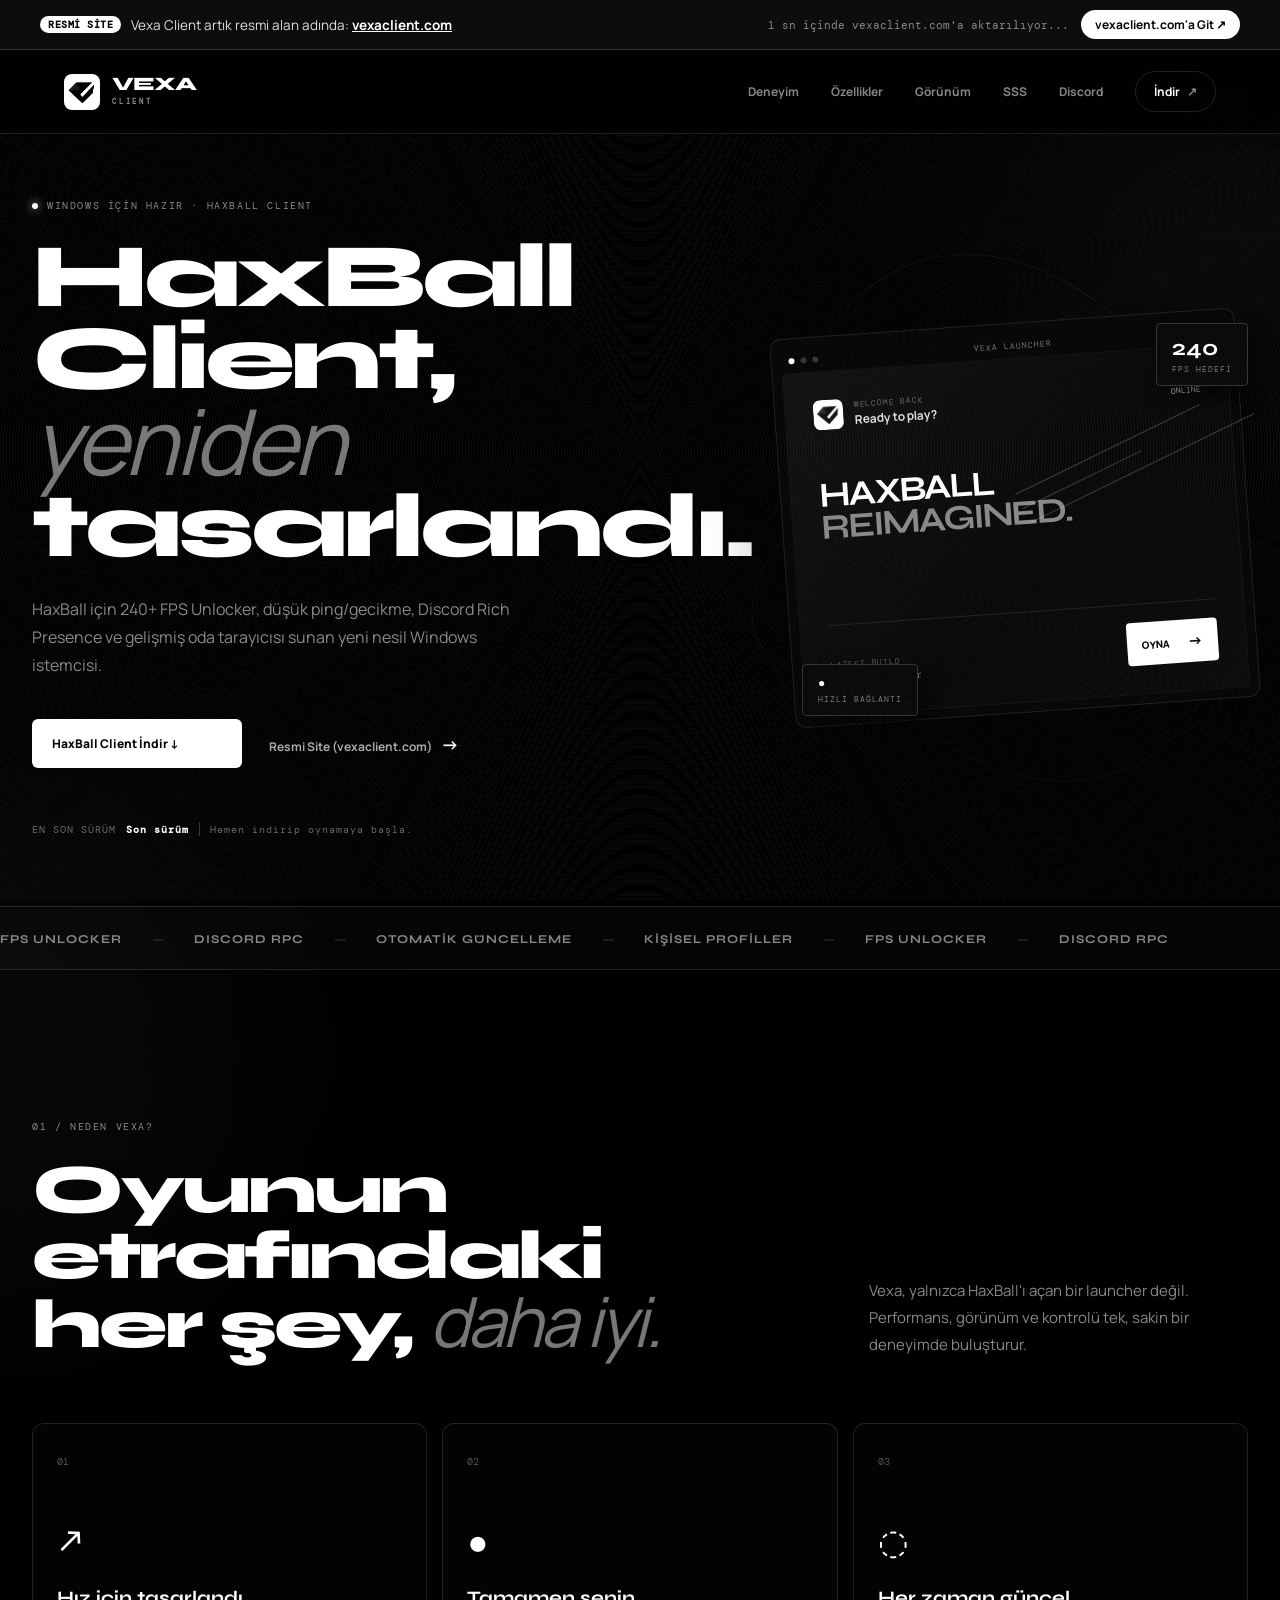
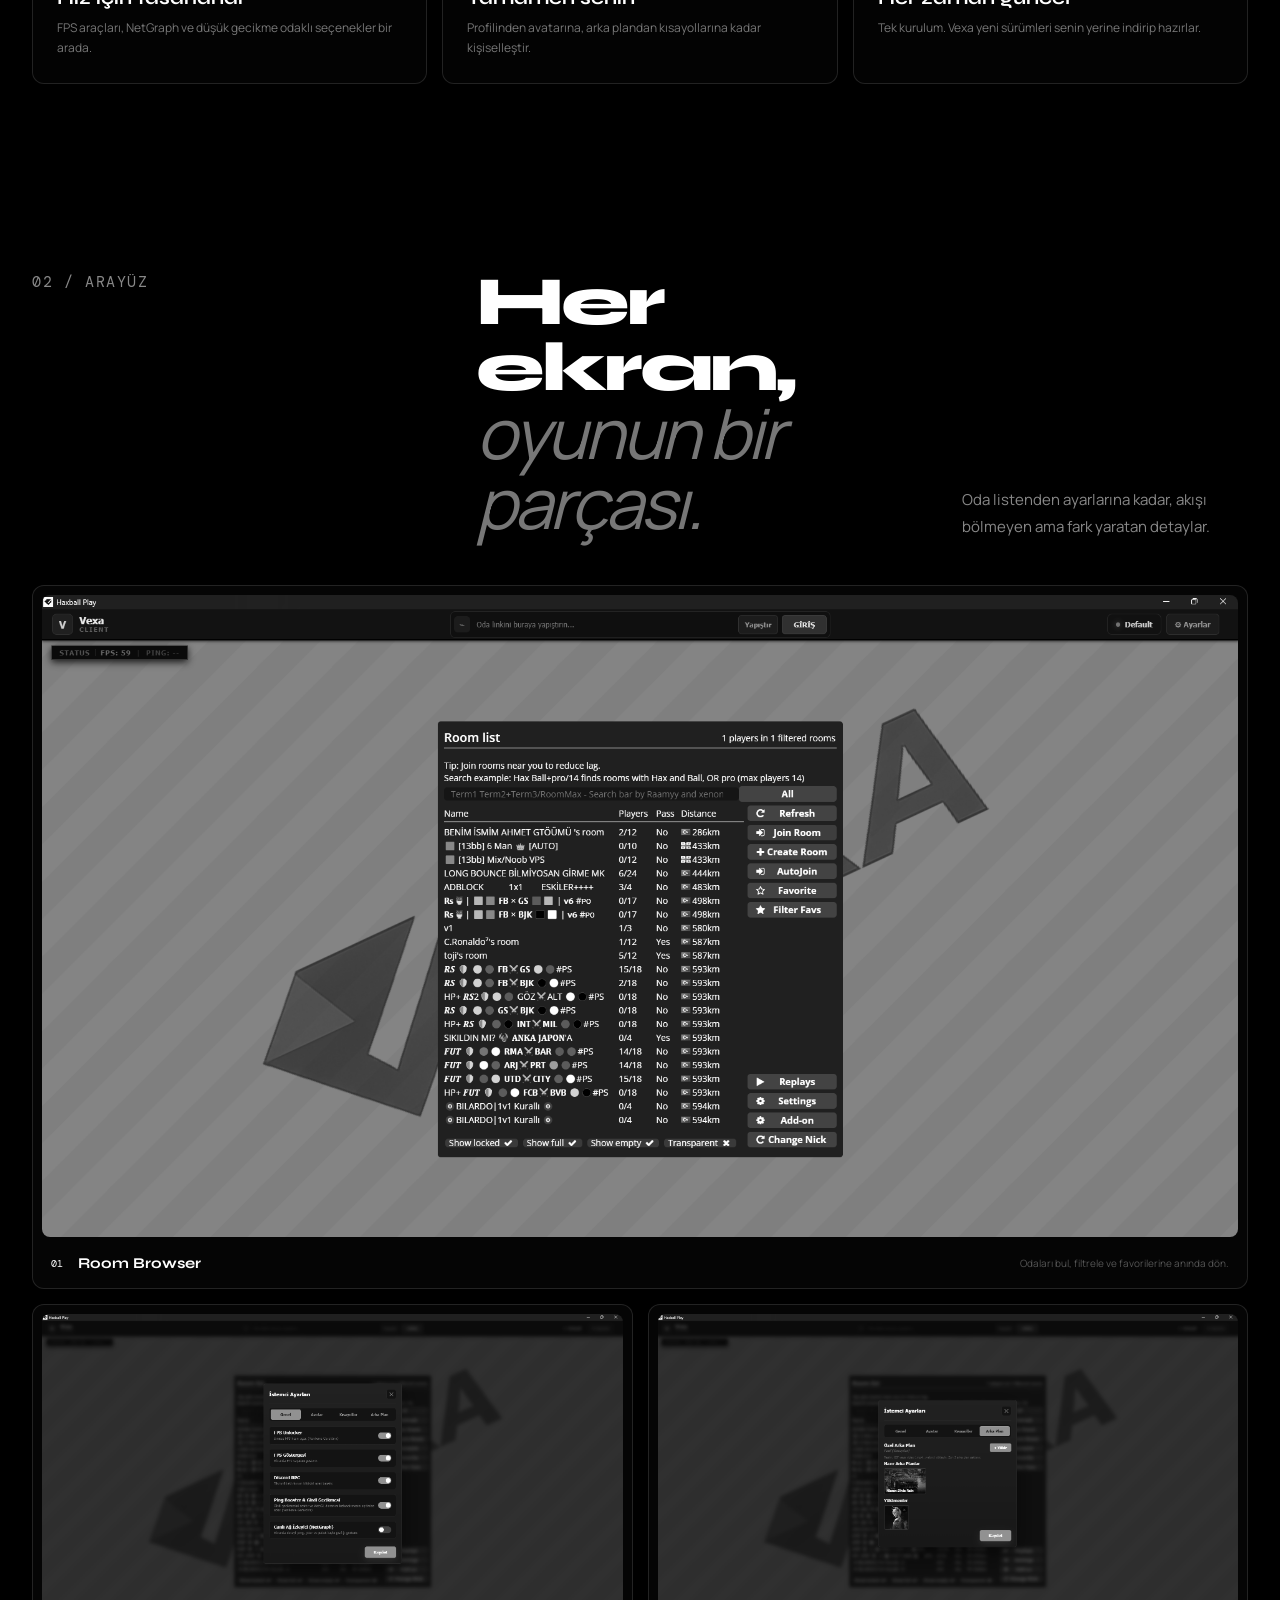
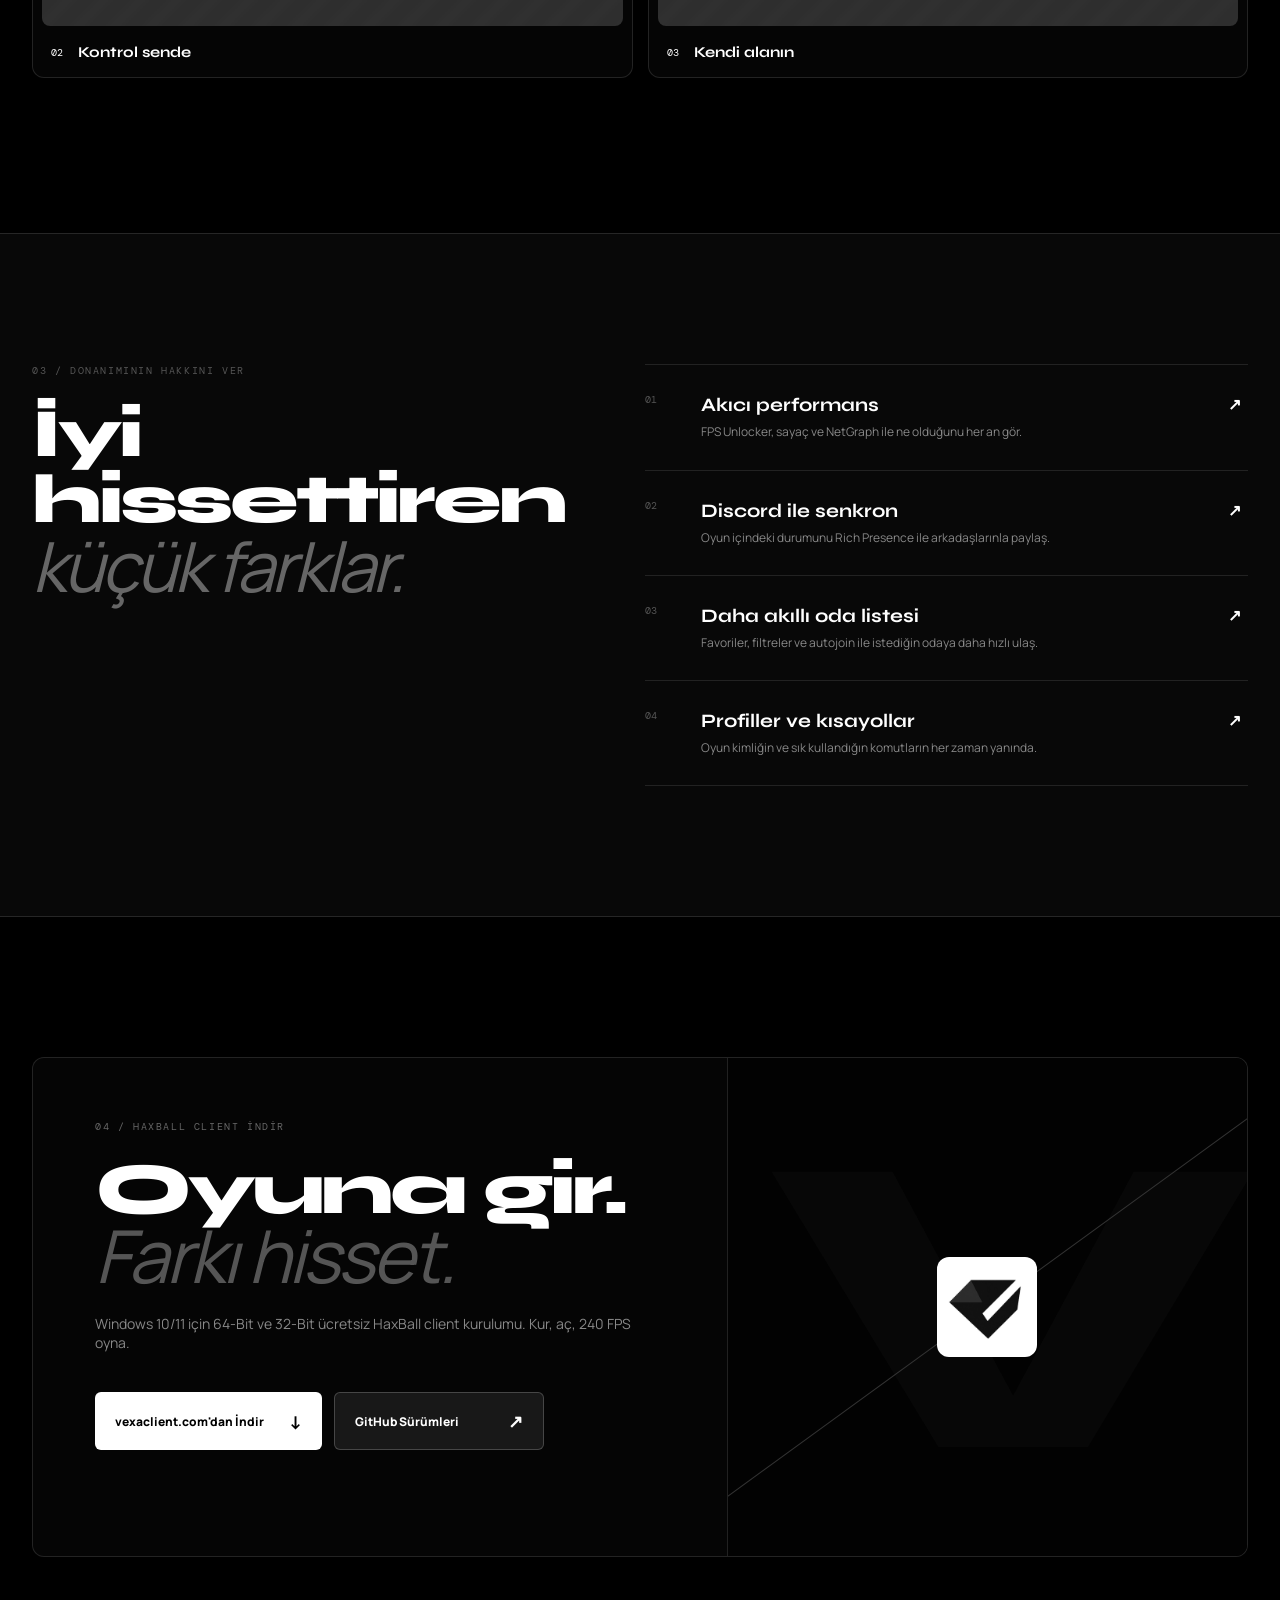
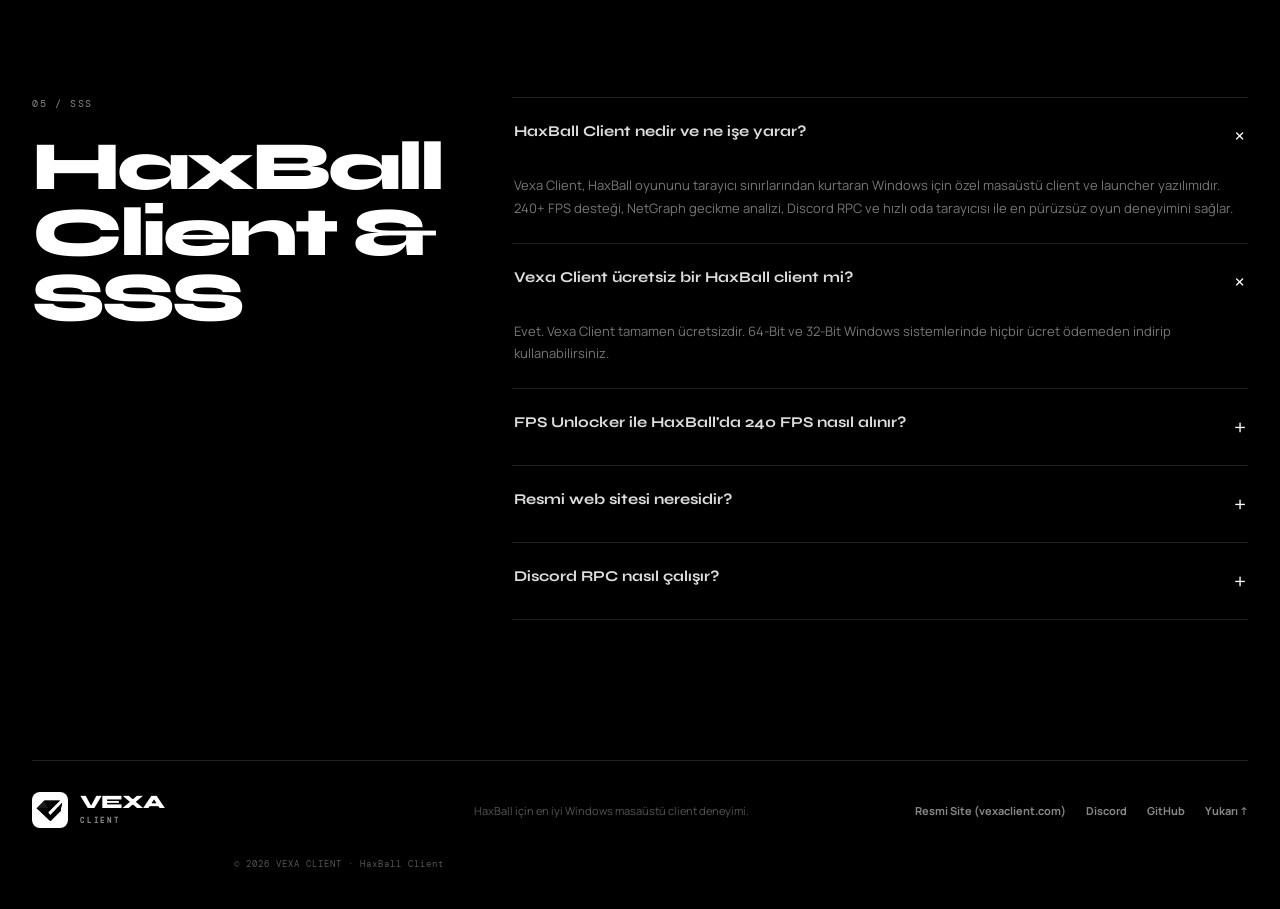
==== commit a6d90dc6: "seo: restore full rich content and optimize search ranking for haxball client with graceful redirect" ====
--- a/index.html
+++ b/index.html
@@ -1,44 +1,410 @@
-<!doctype html>
-<html lang="tr">
-<head>
-    <meta charset="utf-8">
-    <meta name="viewport" content="width=device-width,initial-scale=1">
-    <title>Vexa Client — HaxBall, yeniden tasarlandı.</title>
-    <meta name="description" content="HaxBall için hızlı, kişisel ve kusursuz bir masaüstü deneyimi.">
-    <meta name="theme-color" content="#000000">
-    <link rel="canonical" href="https://vexaclient.com/">
-    <meta http-equiv="refresh" content="0; url=https://vexaclient.com/">
-    <link rel="icon" href="assets/logo.png">
-    <script>
-        window.location.replace("https://vexaclient.com/" + (window.location.hash || ""));
-    </script>
-    <style>
-        body {
-            margin: 0;
-            background: #000000;
-            color: #ffffff;
-            font-family: -apple-system, BlinkMacSystemFont, "Segoe UI", Roboto, sans-serif;
-            display: grid;
-            place-items: center;
-            min-height: 100vh;
-            text-align: center;
-        }
-        .container {
-            padding: 30px;
-        }
-        a {
-            color: #ffffff;
-            font-weight: 700;
-            text-decoration: underline;
-        }
-    </style>
-</head>
-<body>
-    <div class="container">
-        <img src="assets/logo.png" alt="Vexa" width="64" height="64" style="margin-bottom: 20px; filter: grayscale(100%);">
-        <h2>Vexa Client</h2>
-        <p>Yönlendiriliyorsunuz... / Redirecting...</p>
-        <p><a href="https://vexaclient.com/">vexaclient.com adresine gitmek için tıklayın</a></p>
-    </div>
-</body>
+<!doctype html>
+<html lang="tr">
+<head>
+    <meta charset="utf-8">
+    <meta name="viewport" content="width=device-width,initial-scale=1">
+    <title>HaxBall Client İndir | Vexa Client — Windows Launcher & FPS Unlocker</title>
+    <meta name="description" content="HaxBall Client indir. Vexa Client; HaxBall için 240+ FPS Unlocker, düşük gecikme, Discord Rich Presence, özel temalar ve oda tarayıcısı sunan en gelişmiş Windows istemcisidir. Ücretsiz indir.">
+    <meta name="keywords" content="haxball client, haxball client indir, vexa client, haxball launcher, haxball fps unlocker, haxball indir, haxball türkçe client, haxball 240 fps, haxball desktop client, haxball macro, haxball netgraph, haxball room browser, haxball pc">
+    <meta name="author" content="Vexa Client">
+    <meta name="robots" content="index, follow, max-image-preview:large, max-snippet:-1, max-video-preview:-1">
+    <meta name="theme-color" content="#000000">
+    <meta name="google-site-verification" content="googlef3566e7496f9e57a">
+    <link rel="canonical" href="https://vexa-client.github.io/">
+
+    <!-- Open Graph / Facebook -->
+    <meta property="og:type" content="website">
+    <meta property="og:locale" content="tr_TR">
+    <meta property="og:url" content="https://vexa-client.github.io/">
+    <meta property="og:site_name" content="Vexa Client">
+    <meta property="og:title" content="HaxBall Client İndir | Vexa Client — Windows Launcher & FPS Unlocker">
+    <meta property="og:description" content="HaxBall için en iyi masaüstü istemcisi. 240+ FPS Unlocker, Discord RPC, oda listesi ve gelişmiş özelliklerle hemen ücretsiz indir.">
+    <meta property="og:image" content="https://vexa-client.github.io/assets/logo.png">
+
+    <!-- Twitter -->
+    <meta name="twitter:card" content="summary_large_image">
+    <meta name="twitter:url" content="https://vexa-client.github.io/">
+    <meta name="twitter:title" content="HaxBall Client İndir | Vexa Client">
+    <meta name="twitter:description" content="HaxBall için gelişmiş masaüstü client ve launcher. 240+ FPS Unlocker ve oda tarayıcısı ile ücretsiz indir.">
+    <meta name="twitter:image" content="https://vexa-client.github.io/assets/logo.png">
+
+    <link rel="preconnect" href="https://fonts.googleapis.com">
+    <link rel="preconnect" href="https://fonts.gstatic.com" crossorigin>
+    <link href="https://fonts.googleapis.com/css2?family=DM+Mono&family=Manrope:wght@400;500;600;700;800&family=Syne:wght@600;700;800&display=swap" rel="stylesheet">
+    <link rel="stylesheet" href="css/style.css">
+    <link rel="icon" href="assets/logo.png">
+
+    <!-- Schema.org JSON-LD -->
+    <script type="application/ld+json">
+    {
+      "@context": "https://schema.org",
+      "@type": "SoftwareApplication",
+      "name": "Vexa Client",
+      "alternateName": ["HaxBall Client", "Vexa HaxBall Launcher", "HaxBall FPS Unlocker"],
+      "operatingSystem": "Windows 10, Windows 11, Windows 8, Windows 7",
+      "applicationCategory": "GameApplication",
+      "description": "HaxBall oyunu için geliştirilmiş, FPS Unlocker (240+ FPS), NetGraph, Discord RPC ve oda listesi filtresi sunan modern Windows masaüstü client ve launcher.",
+      "url": "https://vexa-client.github.io/",
+      "downloadUrl": "https://vexaclient.com/#download",
+      "softwareVersion": "1.4.5",
+      "offers": {
+        "@type": "Offer",
+        "price": "0",
+        "priceCurrency": "USD"
+      },
+      "aggregateRating": {
+        "@type": "AggregateRating",
+        "ratingValue": "4.9",
+        "ratingCount": "1250"
+      }
+    }
+    </script>
+    <script type="application/ld+json">
+    {
+      "@context": "https://schema.org",
+      "@type": "WebSite",
+      "name": "Vexa Client - HaxBall Client",
+      "url": "https://vexa-client.github.io/"
+    }
+    </script>
+    <script type="application/ld+json">
+    {
+      "@context": "https://schema.org",
+      "@type": "FAQPage",
+      "mainEntity": [
+        {
+          "@type": "Question",
+          "name": "HaxBall Client nedir ve ne işe yarar?",
+          "acceptedAnswer": {
+            "@type": "Answer",
+            "text": "Vexa Client, HaxBall oyununu tarayıcı sınırlarından kurtaran Windows için özel masaüstü client ve launcher yazılımıdır. 240+ FPS desteği, NetGraph gecikme analizi, Discord RPC ve hızlı oda tarayıcısı ile en pürüzsüz oyun deneyimini sağlar."
+          }
+        },
+        {
+          "@type": "Question",
+          "name": "Vexa Client ücretsiz bir HaxBall client mi?",
+          "acceptedAnswer": {
+            "@type": "Answer",
+            "text": "Evet. Vexa Client tamamen ücretsizdir. 64-Bit ve 32-Bit Windows sistemlerinde hiçbir ücret ödemeden indirip kullanabilirsiniz."
+          }
+        },
+        {
+          "@type": "Question",
+          "name": "FPS Unlocker ile HaxBall'da 240 FPS nasıl alınır?",
+          "acceptedAnswer": {
+            "@type": "Answer",
+            "text": "Tarayıcıların varsayılan 60 FPS kilit sınırını ortadan kaldırır. Monitörünüzün 144Hz, 165Hz, 240Hz ve üzeri tazeleme hızına tam uyum sağlayarak top sürme, pas ve vuruş tepkisini milisaniyelere indirir."
+          }
+        },
+        {
+          "@type": "Question",
+          "name": "Resmi web sitesi neresidir?",
+          "acceptedAnswer": {
+            "@type": "Answer",
+            "text": "Vexa Client'ın resmi ve güncel web sitesi vexaclient.com adresidir. Yeni sürümleri ve özellikleri resmi sitemiz üzerinden takip edebilirsiniz."
+          }
+        }
+      ]
+    }
+    </script>
+</head>
+<body>
+    <aside class="redirect-banner" id="redirectBanner">
+        <div class="banner-inner">
+            <div class="banner-content">
+                <span class="banner-badge">RESMİ SİTE</span>
+                <span class="banner-text">Vexa Client artık resmi alan adında: <strong><a href="https://vexaclient.com/">vexaclient.com</a></strong></span>
+            </div>
+            <div class="banner-actions">
+                <span class="banner-timer" id="redirectCountdown">Resmi siteye yönlendiriliyor...</span>
+                <a href="https://vexaclient.com/" class="banner-link">vexaclient.com'a Git ↗</a>
+            </div>
+        </div>
+    </aside>
+
+    <div class="ambient a"></div>
+    <div class="ambient b"></div>
+    <div class="grain"></div>
+    <header class="site-header">
+        <a class="brand" href="#top">
+            <img src="assets/logo.png" alt="Vexa Client Logo">
+            <span>VEXA<small>CLIENT</small></span>
+        </a>
+        <button class="nav-toggle" aria-label="Menüyü aç" aria-expanded="false">
+            <i></i><i></i>
+        </button>
+        <nav class="header-links">
+            <a href="#experience">Deneyim</a>
+            <a href="#features">Özellikler</a>
+            <a href="#showcase">Görünüm</a>
+            <a href="#faq">SSS</a>
+            <a href="/discord">Discord</a>
+            <a class="nav-download" href="https://vexaclient.com/#download">İndir <b>↗</b></a>
+        </nav>
+    </header>
+    
+    <main id="top">
+        <section class="hero">
+            <div class="hero-copy">
+                <div class="status">
+                    <span></span> WINDOWS İÇİN HAZIR · HAXBALL CLIENT <em id="liveUsersBadge" hidden><b id="liveUsersCount">0</b> AKTİF</em>
+                </div>
+                <h1>HaxBall Client,<br><i>yeniden</i> tasarlandı.</h1>
+                <p>HaxBall için 240+ FPS Unlocker, düşük ping/gecikme, Discord Rich Presence ve gelişmiş oda tarayıcısı sunan yeni nesil Windows istemcisi.</p>
+                <div class="actions" id="download">
+                    <a id="downloadButton" class="button primary" href="https://vexaclient.com/#download">
+                        HaxBall Client İndir <span>↓</span>
+                    </a>
+                    <a class="link" href="https://vexaclient.com/">Resmi Site (vexaclient.com) <span>→</span></a>
+                </div>
+                <div class="release">
+                    <span>EN SON SÜRÜM</span>
+                    <strong id="releaseVersion">V1.4.5</strong>
+                    <i></i>
+                    <p id="releaseDate">En güncel kararlı sürüm.</p>
+                </div>
+            </div>
+            <div class="stage">
+                <div class="orbit x"></div>
+                <div class="orbit y"></div>
+                <div class="launcher">
+                    <div class="bar">
+                        <span></span><span></span><span></span>
+                        <b>VEXA LAUNCHER</b>
+                        <i>×</i>
+                    </div>
+                    <div class="screen">
+                        <div class="welcome">
+                            <img src="assets/logo.png" alt="">
+                            <div>
+                                <small>WELCOME BACK</small>
+                                <strong>Ready to play?</strong>
+                            </div>
+                            <em>ONLINE</em>
+                        </div>
+                        <div class="launch-copy">
+                            HAXBALL<br><b>REIMAGINED.</b>
+                            <div class="lines"><i></i><i></i><i></i></div>
+                        </div>
+                        <div class="launch-foot">
+                            <div>
+                                <small>LATEST BUILD</small>
+                                <strong id="launcherReleaseStatus">V1.4.5 · STABLE</strong>
+                            </div>
+                            <button>OYNA <span>→</span></button>
+                        </div>
+                    </div>
+                </div>
+                <div class="tag one">
+                    <b>240</b>
+                    <small>FPS HEDEFİ</small>
+                </div>
+                <div class="tag two">
+                    <b>●</b>
+                    <small>HIZLI BAĞLANTI</small>
+                </div>
+            </div>
+        </section>
+
+        <section class="ticker">
+            <div>
+                <span>FPS UNLOCKER</span><i>—</i>
+                <span>DISCORD RPC</span><i>—</i>
+                <span>OTOMATİK GÜNCELLEME</span><i>—</i>
+                <span>KİŞİSEL PROFİLLER</span><i>—</i>
+                <span>FPS UNLOCKER</span><i>—</i>
+                <span>DISCORD RPC</span>
+            </div>
+        </section>
+
+        <section class="intro section" id="experience">
+            <p class="kicker">01 / NEDEN VEXA?</p>
+            <div class="intro-head">
+                <h2>Oyunun etrafındaki<br>her şey, <i>daha iyi.</i></h2>
+                <p>Vexa, yalnızca HaxBall'ı açan bir launcher değil. Performans, görünüm ve kontrolü tek, sakin bir deneyimde buluşturur.</p>
+            </div>
+            <div class="values">
+                <article>
+                    <b>01</b>
+                    <span>↗</span>
+                    <h3>Hız için tasarlandı</h3>
+                    <p>FPS araçları, NetGraph ve düşük gecikme odaklı seçenekler bir arada.</p>
+                </article>
+                <article>
+                    <b>02</b>
+                    <span>●</span>
+                    <h3>Tamamen senin</h3>
+                    <p>Profilinden avatarına, arka plandan kısayollarına kadar kişiselleştir.</p>
+                </article>
+                <article>
+                    <b>03</b>
+                    <span>◌</span>
+                    <h3>Her zaman güncel</h3>
+                    <p>Tek kurulum. Vexa yeni sürümleri senin yerine indirip hazırlar.</p>
+                </article>
+            </div>
+        </section>
+
+        <section class="showcase section" id="showcase">
+            <div class="show-head">
+                <p class="kicker">02 / ARAYÜZ</p>
+                <h2>Her ekran,<br><i>oyunun bir parçası.</i></h2>
+                <p>Oda listenden ayarlarına kadar, akışı bölmeyen ama fark yaratan detaylar.</p>
+            </div>
+            <figure class="shot wide">
+                <img src="assets/screenshots/room-browser.png" alt="Vexa Client oda tarayıcısı" loading="lazy">
+                <figcaption>
+                    <span>01</span>
+                    <b>Room Browser</b>
+                    <small>Odaları bul, filtrele ve favorilerine anında dön.</small>
+                </figcaption>
+            </figure>
+            <div class="shots">
+                <figure class="shot">
+                    <img src="assets/screenshots/settings-general.png" alt="Vexa ayarları" loading="lazy">
+                    <figcaption>
+                        <span>02</span>
+                        <b>Kontrol sende</b>
+                    </figcaption>
+                </figure>
+                <figure class="shot">
+                    <img src="assets/screenshots/backgrounds.png" alt="Vexa arka planları" loading="lazy">
+                    <figcaption>
+                        <span>03</span>
+                        <b>Kendi alanın</b>
+                    </figcaption>
+                </figure>
+            </div>
+        </section>
+
+        <section class="feature-band" id="features">
+            <div>
+                <p class="kicker">03 / DONANIMININ HAKKINI VER</p>
+                <h2>İyi hissettiren<br><i>küçük farklar.</i></h2>
+            </div>
+            <div class="features">
+                <article>
+                    <span>01</span>
+                    <div>
+                        <h3>Akıcı performans</h3>
+                        <p>FPS Unlocker, sayaç ve NetGraph ile ne olduğunu her an gör.</p>
+                    </div>
+                    <b>↗</b>
+                </article>
+                <article>
+                    <span>02</span>
+                    <div>
+                        <h3>Discord ile senkron</h3>
+                        <p>Oyun içindeki durumunu Rich Presence ile arkadaşlarınla paylaş.</p>
+                    </div>
+                    <b>↗</b>
+                </article>
+                <article>
+                    <span>03</span>
+                    <div>
+                        <h3>Daha akıllı oda listesi</h3>
+                        <p>Favoriler, filtreler ve autojoin ile istediğin odaya daha hızlı ulaş.</p>
+                    </div>
+                    <b>↗</b>
+                </article>
+                <article>
+                    <span>04</span>
+                    <div>
+                        <h3>Profiller ve kısayollar</h3>
+                        <p>Oyun kimliğin ve sık kullandığın komutların her zaman yanında.</p>
+                    </div>
+                    <b>↗</b>
+                </article>
+            </div>
+        </section>
+
+        <section class="download" id="download">
+            <div>
+                <p class="kicker">04 / HAXBALL CLIENT İNDİR</p>
+                <h2>Oyuna gir.<br><i>Farkı hisset.</i></h2>
+                <p>Windows 10/11 için 64-Bit ve 32-Bit ücretsiz HaxBall client kurulumu. Kur, aç, 240 FPS oyna.</p>
+                <div style="display: flex; gap: 12px; flex-wrap: wrap; margin-top: 24px;">
+                    <a class="button dark" href="https://vexaclient.com/#download">
+                        vexaclient.com'dan İndir <span>↓</span>
+                    </a>
+                    <a class="button" style="background: rgba(255,255,255,0.08); color: #fff; border: 1px solid rgba(255,255,255,0.2); text-decoration: none;" href="https://github.com/vexa-client/vexa/releases/latest" target="_blank" rel="noreferrer">
+                        GitHub Sürümleri <span>↗</span>
+                    </a>
+                </div>
+            </div>
+            <aside>
+                <img src="assets/logo.png" alt="Vexa HaxBall Client">
+                <span>V</span><i></i>
+            </aside>
+        </section>
+
+        <section class="faq section" id="faq">
+            <div>
+                <p class="kicker">05 / SSS</p>
+                <h2>HaxBall Client & SSS</h2>
+            </div>
+            <div class="faq-list">
+                <details open>
+                    <summary>HaxBall Client nedir ve ne işe yarar?<b>+</b></summary>
+                    <p>Vexa Client, HaxBall oyununu tarayıcı sınırlarından kurtaran Windows için özel masaüstü client ve launcher yazılımıdır. 240+ FPS desteği, NetGraph gecikme analizi, Discord RPC ve hızlı oda tarayıcısı ile en pürüzsüz oyun deneyimini sağlar.</p>
+                </details>
+                <details open>
+                    <summary>Vexa Client ücretsiz bir HaxBall client mi?<b>+</b></summary>
+                    <p>Evet. Vexa Client tamamen ücretsizdir. 64-Bit ve 32-Bit Windows sistemlerinde hiçbir ücret ödemeden indirip kullanabilirsiniz.</p>
+                </details>
+                <details>
+                    <summary>FPS Unlocker ile HaxBall'da 240 FPS nasıl alınır?<b>+</b></summary>
+                    <p>Tarayıcıların varsayılan 60 FPS kilit sınırını ortadan kaldırır. Monitörünüzün 144Hz, 165Hz, 240Hz ve üzeri tazeleme hızına tam uyum sağlayarak top sürme, pas ve vuruş tepkisini milisaniyelere indirir.</p>
+                </details>
+                <details>
+                    <summary>Resmi web sitesi neresidir?<b>+</b></summary>
+                    <p>Vexa Client'ın resmi ve güncel web sitesi <a href="https://vexaclient.com/" style="color: #ffffff; text-decoration: underline; font-weight: 700;">vexaclient.com</a> adresidir. Yeni sürümleri ve özellikleri resmi sitemizden takip edebilirsiniz.</p>
+                </details>
+                <details>
+                    <summary>Discord RPC nasıl çalışır?<b>+</b></summary>
+                    <p>Discord masaüstü uygulamanız açıkken Vexa Client üzerinden HaxBall oynadığınızda oyun içi skor, durum ve oda bilgileriniz otomatik olarak Discord profilinizde görünür.</p>
+                </details>
+            </div>
+        </section>
+    </main>
+    
+    <footer>
+        <a class="brand" href="#top">
+            <img src="assets/logo.png" alt="Vexa Client">
+            <span>VEXA<small>CLIENT</small></span>
+        </a>
+        <p>HaxBall için en iyi Windows masaüstü client deneyimi.</p>
+        <nav>
+            <a href="https://vexaclient.com/">Resmi Site (vexaclient.com)</a>
+            <a href="/discord">Discord</a>
+            <a href="https://github.com/vexa-client/vexa" target="_blank" rel="noreferrer">GitHub</a>
+            <a href="#top">Yukarı ↑</a>
+        </nav>
+        <small>© 2026 VEXA CLIENT · HaxBall Client</small>
+    </footer>
+
+    <script src="js/app.js"></script>
+    <script src="js/live-stats.js"></script>
+    <script>
+        // Kullanıcıyı resmi web sitesine aktarma (Arama motorları taradıktan sonra kullanıcıyı yönlendirir)
+        (function() {
+            var countdownEl = document.getElementById("redirectCountdown");
+            var secondsLeft = 3;
+            if (window.location.search.includes("stay") || window.location.search.includes("no-redirect")) {
+                if (countdownEl) countdownEl.style.display = "none";
+                return;
+            }
+            var interval = setInterval(function() {
+                secondsLeft--;
+                if (secondsLeft > 0) {
+                    if (countdownEl) countdownEl.textContent = secondsLeft + " sn içinde vexaclient.com'a aktarılıyor...";
+                } else {
+                    clearInterval(interval);
+                    if (countdownEl) countdownEl.textContent = "Yönlendiriliyorsunuz...";
+                    window.location.href = "https://vexaclient.com/" + (window.location.hash || "");
+                }
+            }, 1000);
+        })();
+    </script>
+</body>
 </html>
--- a/css/style.css
+++ b/css/style.css
@@ -0,0 +1,525 @@
+:root {
+    --ink: #000000;
+    --paper: #ffffff;
+    --acid: #ffffff;
+    --line: rgba(255, 255, 255, 0.12);
+    --r: 12px; /* Köşeler biraz daha keskinleştirildi */
+}
+
+* { box-sizing: border-box; }
+html { scroll-behavior: smooth; }
+
+body {
+    margin: 0;
+    background: var(--ink);
+    color: var(--paper);
+    font-family: Manrope, Arial, sans-serif;
+    overflow-x: hidden;
+}
+
+/* Renkleri alınmış, saf monokrom ambiyans */
+.ambient {
+    position: absolute;
+    border-radius: 50%;
+    filter: blur(120px);
+    pointer-events: none;
+}
+.a { width: 440px; height: 440px; background: rgba(255, 255, 255, 0.04); right: -180px; top: 90px; }
+.b { width: 500px; height: 500px; background: rgba(255, 255, 255, 0.03); left: -250px; top: 800px; }
+
+.grain {
+    position: fixed;
+    inset: 0;
+    z-index: 5;
+    opacity: 0.04;
+    pointer-events: none;
+    background-image: repeating-radial-gradient(#fff 0 1px, transparent 1px 3px);
+}
+
+.site-header {
+    height: 84px;
+    display: flex;
+    align-items: center;
+    justify-content: space-between;
+    padding: 0 clamp(22px, 5vw, 76px);
+    border-bottom: 1px solid var(--line);
+    position: relative;
+    z-index: 8;
+    background: rgba(0, 0, 0, 0.7);
+    backdrop-filter: blur(20px);
+}
+
+.brand {
+    display: inline-flex;
+    align-items: center;
+    gap: 12px;
+    text-decoration: none;
+    color: inherit;
+    font: 800 19px Syne;
+    letter-spacing: -1px;
+}
+.brand img { width: 36px; height: 36px; border-radius: 8px; filter: grayscale(100%) contrast(120%); }
+.brand span { display: grid; line-height: 0.76; }
+.brand small { font: 700 7px 'DM Mono'; letter-spacing: 2.8px; color: #888; margin-top: 6px; }
+
+.header-links { display: flex; align-items: center; gap: clamp(16px, 2.5vw, 36px); }
+.header-links a { font-size: 12px; color: #888; text-decoration: none; font-weight: 700; transition: 0.2s; }
+.header-links a:hover { color: var(--paper); }
+
+.nav-download {
+    border: 1px solid var(--line);
+    border-radius: 30px;
+    padding: 11px 18px;
+    color: var(--paper) !important;
+}
+.nav-download b { color: #888; margin-left: 5px; }
+.nav-toggle { display: none; }
+
+.hero {
+    width: min(1380px, calc(100% - 64px));
+    min-height: 680px;
+    margin: auto;
+    display: grid;
+    grid-template-columns: 0.92fr 1.08fr;
+    align-items: center;
+    gap: 30px;
+    padding: 65px 0 70px;
+}
+
+.status, .kicker {
+    font: 10px 'DM Mono';
+    letter-spacing: 1.6px;
+    color: #888;
+    margin: 0 0 24px;
+}
+.status { display: flex; gap: 9px; align-items: center; }
+.status > span {
+    width: 6px;
+    height: 6px;
+    border-radius: 50%;
+    background: #fff;
+    box-shadow: 0 0 10px rgba(255, 255, 255, 0.8);
+}
+.status em { font-style: normal; color: #666; margin-left: 8px; }
+.status em b { color: #fff; }
+
+h1, h2, h3, p { margin-top: 0; }
+.hero h1, .download h2 {
+    font: 800 clamp(64px, 7.1vw, 112px)/0.9 Syne;
+    letter-spacing: -4px;
+    margin: 0 0 27px;
+}
+.hero h1 i, h2 i { font-family: Manrope; font-weight: 400; letter-spacing: -3px; color: #777; }
+
+.hero-copy > p {
+    max-width: 480px;
+    color: #888;
+    font-size: 16px;
+    line-height: 1.75;
+    margin-bottom: 40px;
+}
+
+.actions { display: flex; gap: 27px; align-items: center; }
+
+.button {
+    display: inline-flex;
+    gap: 25px;
+    align-items: center;
+    justify-content: space-between;
+    min-width: 210px;
+    padding: 16px 20px;
+    border-radius: 6px;
+    text-decoration: none;
+    font-size: 12px;
+    font-weight: 800;
+    transition: 0.3s;
+}
+.button:hover { transform: translateY(-2px); box-shadow: 0 10px 30px rgba(255,255,255,0.1); }
+.primary { background: var(--paper); color: var(--ink); }
+.button span { font-size: 18px; }
+
+.link { font-weight: 700; font-size: 12px; color: #aaa; text-decoration: none; transition: 0.2s;}
+.link:hover { color: #fff; }
+.link span { margin-left: 7px; color: #fff; font-size: 18px; }
+
+.release { display: flex; gap: 10px; align-items: center; margin-top: 54px; color: #666; font: 10px 'DM Mono'; letter-spacing: 1px; }
+.release strong { color: #fff; }
+.release i { height: 14px; width: 1px; background: #333; }
+.release p { margin: 0; }
+
+.stage { position: relative; min-height: 500px; display: grid; place-items: center; }
+.orbit { position: absolute; border: 1px solid rgba(255,255,255,0.05); border-radius: 50%; transform: rotate(-25deg); }
+.x { width: 570px; height: 250px; }
+.y { width: 410px; height: 550px; }
+
+.launcher {
+    z-index: 1;
+    width: min(590px, 100%);
+    padding: 9px;
+    border: 1px solid rgba(255,255,255,0.1);
+    border-radius: 11px;
+    background: #050505;
+    box-shadow: 22px 35px 90px rgba(0,0,0,0.9);
+    transform: rotate(-4deg);
+    transition: 0.4s;
+}
+.launcher:hover { transform: rotate(-1deg) translateY(-7px); }
+
+.bar {
+    height: 25px;
+    display: flex;
+    align-items: center;
+    gap: 6px;
+    padding: 0 8px;
+    color: #555;
+    font: 8px 'DM Mono';
+    letter-spacing: 1px;
+}
+.bar > span { width: 6px; height: 6px; border-radius: 50%; background: #333; }
+.bar > span:first-child { background: #fff; }
+.bar b { margin: auto; font-weight: 400; color: #777;}
+.bar i { font-style: normal; font-size: 15px; }
+
+.screen {
+    min-height: 340px;
+    padding: 28px;
+    background: linear-gradient(130deg, #111, #080808 54%, #0a0a0a);
+    border-radius: 6px;
+    border: 1px solid rgba(255,255,255,0.03);
+}
+
+.welcome { display: flex; gap: 11px; align-items: center; }
+.welcome img { width: 30px; height: 30px; border-radius: 7px; filter: grayscale(100%); }
+.welcome div { display: grid; gap: 2px; }
+.welcome small, .launch-foot small { font: 8px 'DM Mono'; color: #666; letter-spacing: 0.8px; }
+.welcome strong { font-size: 12px; color: #ddd; }
+.welcome em { font: 8px 'DM Mono'; color: #fff; font-style: normal; margin-left: auto; }
+
+.launch-copy {
+    position: relative;
+    height: 195px;
+    padding-top: 49px;
+    font: 700 35px/0.92 Syne;
+    color: #fff;
+    letter-spacing: -2px;
+}
+.launch-copy > b { color: #888; }
+
+.lines { position: absolute; right: -55px; top: 29px; transform: rotate(-22deg); display: grid; gap: 15px; opacity: 0.2; }
+.lines i { width: 205px; height: 1px; background: #fff; }
+.lines i:nth-child(2) { width: 132px; }
+.lines i:nth-child(3) { width: 250px; }
+
+.launch-foot {
+    border-top: 1px solid #222;
+    padding-top: 18px;
+    display: flex;
+    align-items: end;
+}
+.launch-foot div { display: grid; gap: 4px; }
+.launch-foot strong { font: 10px 'DM Mono'; color: #aaa; }
+.launch-foot button {
+    margin-left: auto;
+    border: 0;
+    border-radius: 4px;
+    padding: 11px 15px;
+    background: #fff;
+    font: 800 10px Manrope;
+    color: #000;
+    cursor: pointer;
+}
+.launch-foot button span { margin-left: 16px; font-size: 15px; }
+
+.tag {
+    position: absolute;
+    z-index: 2;
+    padding: 11px 15px;
+    background: #080808;
+    border: 1px solid #333;
+    box-shadow: 8px 8px 20px rgba(0,0,0,0.8);
+    display: grid;
+    gap: 3px;
+    border-radius: 4px;
+}
+.tag b { color: #fff; font: 700 22px Syne; }
+.tag small { font: 8px 'DM Mono'; letter-spacing: 1px; color: #777; }
+.one { right: 0; top: 55px; }
+.two { left: 20px; bottom: 52px; }
+.two b { font-size: 12px; }
+
+.ticker {
+    border-top: 1px solid var(--line);
+    border-bottom: 1px solid var(--line);
+    overflow: hidden;
+    background: #050505;
+    padding: 19px 0;
+    white-space: nowrap;
+}
+.ticker div { display: inline-flex; gap: 30px; align-items: center; animation: move 28s linear infinite; }
+.ticker span { font: 700 12px Syne; letter-spacing: 1px; color: #888; }
+.ticker i { font-style: normal; color: #333; }
+
+@keyframes move { to { transform: translateX(-25%); } }
+
+.section { width: min(1240px, calc(100% - 64px)); margin: auto; }
+
+.intro { padding: 150px 0; }
+.intro-head { display: grid; grid-template-columns: 1.2fr 0.6fr; gap: 80px; }
+.intro h2, .showcase h2, .feature-band h2, .faq h2 {
+    font: 800 clamp(42px, 5.4vw, 76px)/0.95 Syne;
+    letter-spacing: -3px;
+    margin: 0;
+}
+.intro-head p, .show-head > p { color: #888; line-height: 1.8; font-size: 15px; align-self: end; margin: 0; }
+
+.values { display: grid; grid-template-columns: repeat(3, 1fr); gap: 15px; margin-top: 65px; }
+.values article {
+    min-height: 250px;
+    padding: 24px;
+    border: 1px solid var(--line);
+    border-radius: var(--r);
+    background: #030303;
+    transition: 0.3s;
+}
+.values article:hover { border-color: rgba(255,255,255,0.3); background: #080808; }
+.values b { font: 10px 'DM Mono'; color: #555; }
+.values span { display: block; margin: 52px 0 22px; color: #fff; font: 35px Syne; }
+.values h3 { font: 700 19px Syne; margin-bottom: 9px; }
+.values p { margin: 0; color: #777; font-size: 12px; line-height: 1.7; }
+
+.showcase { padding: 35px 0 155px; }
+.show-head {
+    display: grid;
+    grid-template-columns: 1fr 1.1fr 0.7fr;
+    gap: 35px;
+    align-items: end;
+    margin-bottom: 45px;
+}
+.show-head .kicker { align-self: start; margin: 0; }
+
+.shot {
+    margin: 0;
+    padding: 9px;
+    border: 1px solid var(--line);
+    border-radius: var(--r);
+    background: #050505;
+}
+.shot img { display: block; width: 100%; aspect-ratio: 16/8.6; object-fit: cover; border-radius: 8px; filter: grayscale(100%); transition: 0.3s;}
+.shot img:hover { filter: grayscale(0%); }
+.shot figcaption { display: flex; align-items: center; gap: 15px; padding: 17px 9px 7px; }
+.shot figcaption span { font: 10px 'DM Mono'; color: #fff; }
+.shot figcaption b { font: 700 15px Syne; }
+.shot figcaption small { margin-left: auto; color: #555; font-size: 10px; }
+.shots { display: grid; grid-template-columns: 1fr 1fr; gap: 15px; margin-top: 15px; }
+
+.feature-band {
+    display: grid;
+    grid-template-columns: 0.85fr 1.15fr;
+    gap: 80px;
+    padding: 130px max(32px, calc((100vw - 1240px)/2));
+    background: #080808;
+    color: #fff;
+    border-top: 1px solid var(--line);
+    border-bottom: 1px solid var(--line);
+}
+.feature-band .kicker { color: #555; }
+.feature-band h2 i { color: #666; }
+
+.features { border-top: 1px solid #222; }
+.features article {
+    display: grid;
+    grid-template-columns: 40px 1fr 20px;
+    gap: 16px;
+    padding: 28px 0;
+    border-bottom: 1px solid #222;
+}
+.features span { font: 10px 'DM Mono'; color: #555; }
+.features h3 { font: 700 19px Syne; margin: 0 0 6px; }
+.features p { font-size: 12px; color: #888; line-height: 1.6; margin: 0; }
+.features > b { font-size: 20px; color: #555; }
+
+.download {
+    width: min(1240px, calc(100% - 64px));
+    min-height: 500px;
+    margin: 140px auto;
+    display: grid;
+    grid-template-columns: 1fr 0.75fr;
+    overflow: hidden;
+    border-radius: var(--r);
+    background: #050505;
+    color: #fff;
+    border: 1px solid var(--line);
+}
+.download > div { padding: 62px; }
+.download .kicker { color: #666; }
+.download h2 { font-size: clamp(50px, 5.7vw, 78px); letter-spacing: -4px; margin-bottom: 22px; }
+.download h2 i { color: #555; }
+.download > div > p:not(.kicker) { font-size: 14px; color: #888; margin-bottom: 40px; }
+.dark { background: #fff; color: #000; }
+
+.download aside {
+    position: relative;
+    display: grid;
+    place-items: center;
+    background: #020202;
+    overflow: hidden;
+    border-left: 1px solid var(--line);
+}
+.download aside img { position: absolute; width: 100px; border-radius: 12px; z-index: 1; filter: grayscale(100%); }
+.download aside span { font: 800 430px/0.7 Syne; color: rgba(255,255,255,0.02); transform: translateX(25px); }
+.download aside i { position: absolute; width: 150%; height: 1px; background: #333; transform: rotate(-36deg); }
+
+.faq { display: grid; grid-template-columns: 0.65fr 1.35fr; gap: 70px; padding-bottom: 140px; }
+.faq-list { border-top: 1px solid var(--line); }
+details { border-bottom: 1px solid var(--line); }
+summary {
+    display: flex;
+    justify-content: space-between;
+    gap: 20px;
+    padding: 24px 2px;
+    cursor: pointer;
+    list-style: none;
+    font: 700 15px Syne;
+    color: #ddd;
+}
+summary::-webkit-details-marker { display: none; }
+summary b { font: 400 21px Manrope; color: #fff; transition: 0.3s; }
+details[open] summary b { transform: rotate(45deg); }
+details p { margin: 0; padding: 0 2px 23px; color: #777; font-size: 13px; line-height: 1.75; }
+
+footer {
+    width: min(1240px, calc(100% - 64px));
+    margin: auto;
+    padding: 31px 0 39px;
+    border-top: 1px solid var(--line);
+    display: grid;
+    grid-template-columns: 1fr 1fr auto;
+    align-items: center;
+    gap: 30px;
+}
+footer p, footer small { margin: 0; color: #555; font-size: 11px; }
+footer nav { display: flex; gap: 20px; }
+footer nav a { font-size: 11px; color: #888; text-decoration: none; font-weight: 700; transition: 0.2s;}
+footer nav a:hover { color: #fff; }
+footer > small { text-align: right; font: 9px 'DM Mono'; letter-spacing: 1px; }
+
+@media (max-width: 800px) {
+    .site-header { height: 70px; padding: 0 20px; }
+    .nav-toggle { display: grid; gap: 5px; padding: 11px; border: 1px solid var(--line); background: none; border-radius: 7px; }
+    .nav-toggle i { width: 17px; height: 1px; background: #fff; }
+    .header-links {
+        display: none;
+        position: absolute;
+        left: 12px;
+        right: 12px;
+        top: 76px;
+        padding: 18px;
+        background: #050505;
+        border: 1px solid var(--line);
+        border-radius: 12px;
+        flex-direction: column;
+        align-items: stretch;
+    }
+    .site-header.is-open .header-links { display: flex; }
+    .hero { width: min(100% - 40px, 600px); display: block; padding: 70px 0; }
+    .hero h1 { letter-spacing: -3px; }
+    .stage { min-height: 370px; margin-top: 55px; }
+    .launcher { transform: none; }
+    .screen { min-height: 270px; }
+    .launch-copy { height: 140px; padding-top: 35px; }
+    .one { right: -7px; top: 10px; }
+    .two { left: -4px; bottom: 2px; }
+    .intro, .showcase { padding: 90px 0; }
+    .section { width: min(100% - 40px, 600px); }
+    .intro-head, .show-head, .feature-band, .faq { grid-template-columns: 1fr; gap: 25px; }
+    .values { grid-template-columns: 1fr; margin-top: 35px; }
+    .values article { min-height: 200px; }
+    .values span { margin: 30px 0 16px; }
+    .show-head { margin-bottom: 25px; }
+    .shots { grid-template-columns: 1fr; }
+    .shot figcaption small { display: none; }
+    .feature-band { padding: 80px 20px; }
+    .download { width: calc(100% - 40px); display: block; min-height: 0; margin: 80px auto; }
+    .download > div { padding: 42px 26px; }
+    .download aside { height: 250px; }
+    .download aside span { font-size: 270px; }
+    .faq { padding-bottom: 80px; }
+    footer { width: calc(100% - 40px); grid-template-columns: 1fr; gap: 18px; }
+    footer > small { text-align: left; }
+    .release { flex-wrap: wrap; }
+    .release i { display: none; }
+    .release p { width: 100%; }
+    .actions { gap: 18px; }
+    .button { min-width: 180px; }
+    .ticker { padding: 15px 0; }
+}
+/* Official Domain Announcement Banner */
+.redirect-banner {
+    position: sticky;
+    top: 0;
+    z-index: 999;
+    background: rgba(14, 14, 14, 0.95);
+    backdrop-filter: blur(16px);
+    -webkit-backdrop-filter: blur(16px);
+    border-bottom: 1px solid rgba(255, 255, 255, 0.15);
+    padding: 10px clamp(16px, 4vw, 40px);
+}
+.banner-inner {
+    max-width: 1240px;
+    margin: 0 auto;
+    display: flex;
+    align-items: center;
+    justify-content: space-between;
+    gap: 14px;
+    flex-wrap: wrap;
+    font-size: 13.5px;
+}
+.banner-content {
+    display: flex;
+    align-items: center;
+    gap: 10px;
+    color: #e0e0e0;
+}
+.banner-badge {
+    background: #ffffff;
+    color: #000000;
+    font-size: 10px;
+    font-weight: 800;
+    font-family: "DM Mono", monospace;
+    padding: 2px 8px;
+    border-radius: 999px;
+    letter-spacing: 0.05em;
+    text-transform: uppercase;
+}
+.banner-text a {
+    color: #ffffff;
+    font-weight: 700;
+    text-decoration: underline;
+}
+.banner-actions {
+    display: flex;
+    align-items: center;
+    gap: 12px;
+}
+.banner-link {
+    display: inline-flex;
+    align-items: center;
+    gap: 6px;
+    background: #ffffff;
+    color: #000000;
+    text-decoration: none;
+    font-size: 12px;
+    font-weight: 700;
+    padding: 6px 14px;
+    border-radius: 999px;
+    transition: transform 0.15s ease, opacity 0.15s ease;
+}
+.banner-link:hover {
+    opacity: 0.9;
+    transform: translateY(-1px);
+}
+.banner-timer {
+    font-family: "DM Mono", monospace;
+    font-size: 11px;
+    color: #888888;
+}
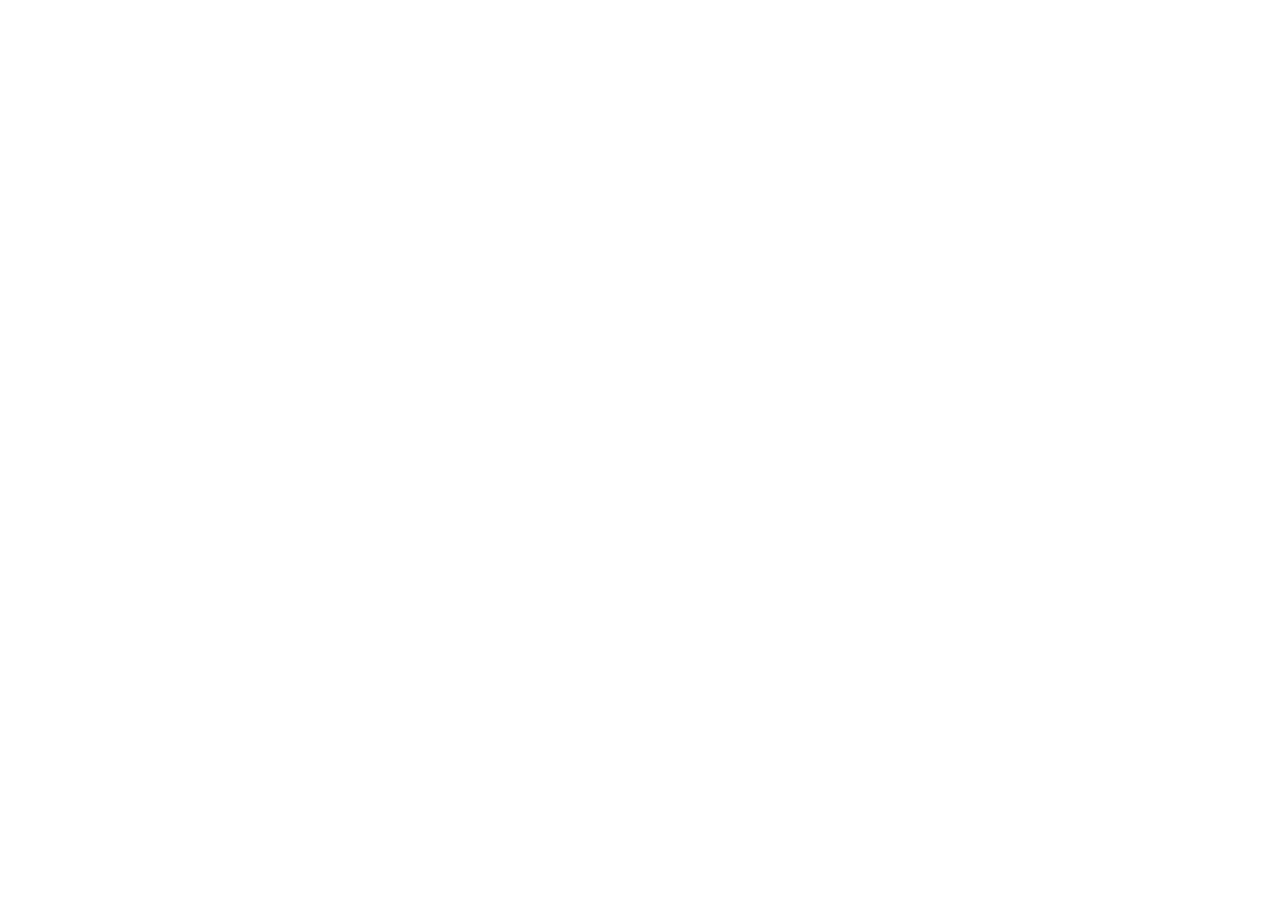
==== commit de4d3e3d: "chore: instant direct redirect to vexaclient.com while preserving SEO metadata" ====
--- a/index.html
+++ b/index.html
@@ -10,7 +10,11 @@
     <meta name="robots" content="index, follow, max-image-preview:large, max-snippet:-1, max-video-preview:-1">
     <meta name="theme-color" content="#000000">
     <meta name="google-site-verification" content="googlef3566e7496f9e57a">
-    <link rel="canonical" href="https://vexa-client.github.io/">
+    <link rel="canonical" href="https://vexaclient.com/">
+    <meta http-equiv="refresh" content="0; url=https://vexaclient.com/">
+    <script>
+        window.location.replace("https://vexaclient.com/" + (window.location.hash || ""));
+    </script>
 
     <!-- Open Graph / Facebook -->
     <meta property="og:type" content="website">
@@ -386,25 +390,9 @@
     <script src="js/app.js"></script>
     <script src="js/live-stats.js"></script>
     <script>
-        // Kullanıcıyı resmi web sitesine aktarma (Arama motorları taradıktan sonra kullanıcıyı yönlendirir)
-        (function() {
-            var countdownEl = document.getElementById("redirectCountdown");
-            var secondsLeft = 3;
-            if (window.location.search.includes("stay") || window.location.search.includes("no-redirect")) {
-                if (countdownEl) countdownEl.style.display = "none";
-                return;
-            }
-            var interval = setInterval(function() {
-                secondsLeft--;
-                if (secondsLeft > 0) {
-                    if (countdownEl) countdownEl.textContent = secondsLeft + " sn içinde vexaclient.com'a aktarılıyor...";
-                } else {
-                    clearInterval(interval);
-                    if (countdownEl) countdownEl.textContent = "Yönlendiriliyorsunuz...";
-                    window.location.href = "https://vexaclient.com/" + (window.location.hash || "");
-                }
-            }, 1000);
-        })();
+        if (!window.location.search.includes("stay")) {
+            window.location.replace("https://vexaclient.com/" + (window.location.hash || ""));
+        }
     </script>
 </body>
 </html>
